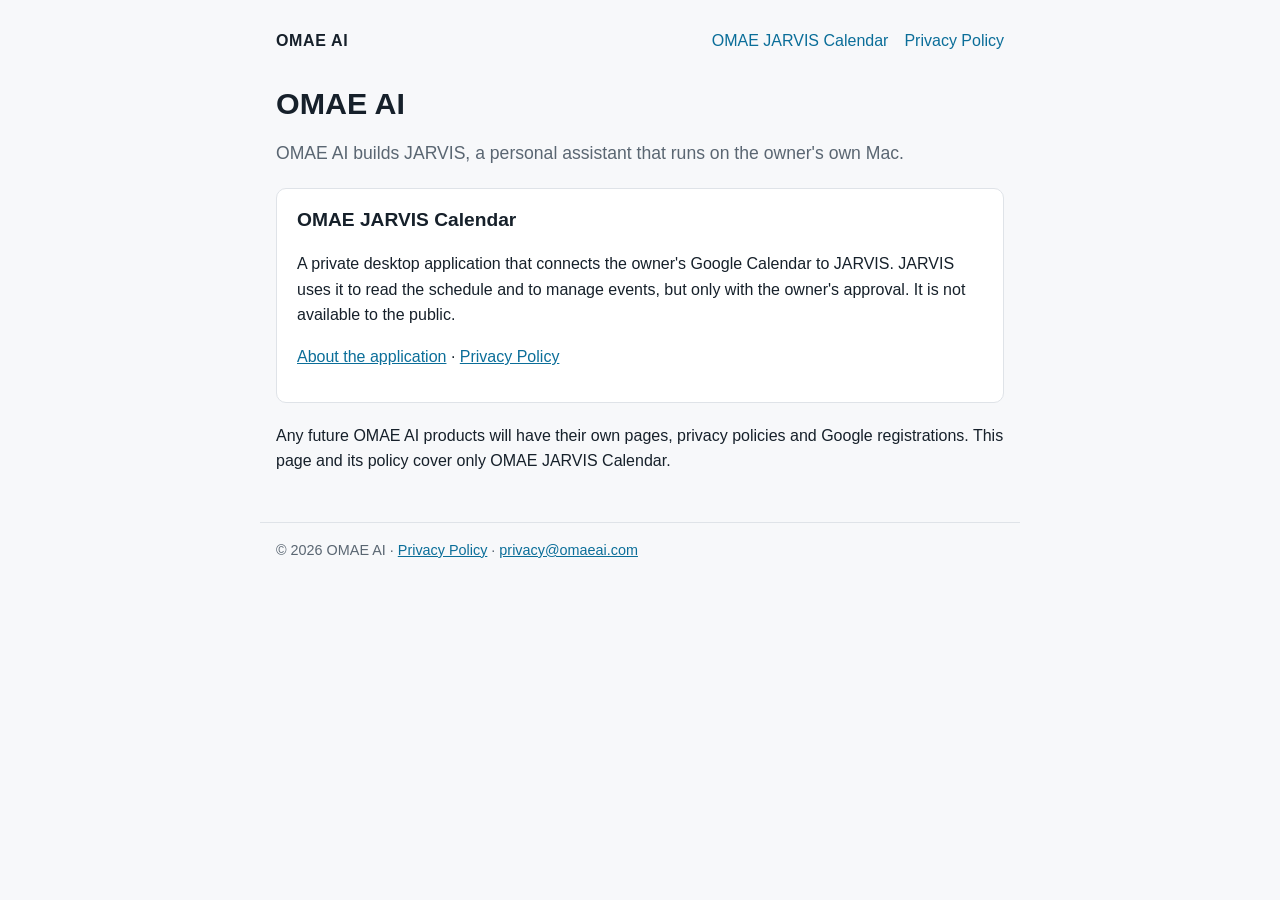
==== index.html @ a7f76914 "omaeai.com: OMAE JARVIS Calendar homepage and privacy policy Co-Authored-By: Claude Opus 5.5 <norepl" ====
<!doctype html>
<html lang="en">
<head>
<meta charset="utf-8">
<meta name="viewport" content="width=device-width, initial-scale=1">
<title>OMAE AI</title>
<meta name="description" content="OMAE AI. Home of OMAE JARVIS Calendar, a private desktop application.">
<link rel="stylesheet" href="/styles.css">
</head>
<body>
<header>
  <a class="brand" href="/">OMAE AI</a>
  <nav><a href="/jarvis-calendar/">OMAE JARVIS Calendar</a><a href="/jarvis-calendar/privacy/">Privacy Policy</a></nav>
</header>
<main>
  <h1>OMAE AI</h1>
  <p class="lead">OMAE AI builds JARVIS, a personal assistant that runs on the owner's own Mac.</p>
  <div class="card">
    <h2 style="margin-top:0">OMAE JARVIS Calendar</h2>
    <p>A private desktop application that connects the owner's Google Calendar to JARVIS. JARVIS uses it to read the schedule and to manage events, but only with the owner's approval. It is not available to the public.</p>
    <p><a href="/jarvis-calendar/">About the application</a> · <a href="/jarvis-calendar/privacy/">Privacy Policy</a></p>
  </div>
  <p>Any future OMAE AI products will have their own pages, privacy policies and Google registrations. This page and its policy cover only OMAE JARVIS Calendar.</p>
</main>
<footer>© 2026 OMAE AI · <a href="/jarvis-calendar/privacy/">Privacy Policy</a> · <a href="mailto:privacy@omaeai.com">privacy@omaeai.com</a></footer>
</body>
</html>
---- styles.css ----
:root{--bg:#f7f8fa;--fg:#16202a;--muted:#5a6672;--accent:#0b6e99;--card:#fff;--line:#dfe3e8}
@media (prefers-color-scheme:dark){:root{--bg:#0e141a;--fg:#e6edf3;--muted:#9aa7b3;--accent:#59c3ef;--card:#151d25;--line:#26323d}}
*{box-sizing:border-box}
body{margin:0;background:var(--bg);color:var(--fg);font:16px/1.6 -apple-system,BlinkMacSystemFont,"Segoe UI",Roboto,Helvetica,Arial,sans-serif}
header,main,footer{max-width:760px;margin:0 auto;padding:0 16px}
header{padding-top:28px;display:flex;justify-content:space-between;align-items:baseline;flex-wrap:wrap;gap:8px}
header .brand{font-weight:700;letter-spacing:.04em;color:var(--fg);text-decoration:none}
nav a{margin-left:16px;color:var(--accent);text-decoration:none}
nav a:first-child{margin-left:0}
main{padding-top:12px;padding-bottom:32px}
h1{font-size:1.9rem;line-height:1.25;margin:.6em 0 .3em}
h2{font-size:1.2rem;margin:1.8em 0 .4em}
p,li{color:var(--fg)}
.lead{font-size:1.1rem;color:var(--muted)}
.card{background:var(--card);border:1px solid var(--line);border-radius:10px;padding:16px 20px;margin:20px 0}
code{font-size:.92em;word-break:break-word}
a{color:var(--accent)}
table{border-collapse:collapse;width:100%;font-size:.95rem}
td,th{border-top:1px solid var(--line);padding:8px 6px;text-align:left;vertical-align:top}
footer{border-top:1px solid var(--line);padding-top:16px;padding-bottom:40px;color:var(--muted);font-size:.9rem}
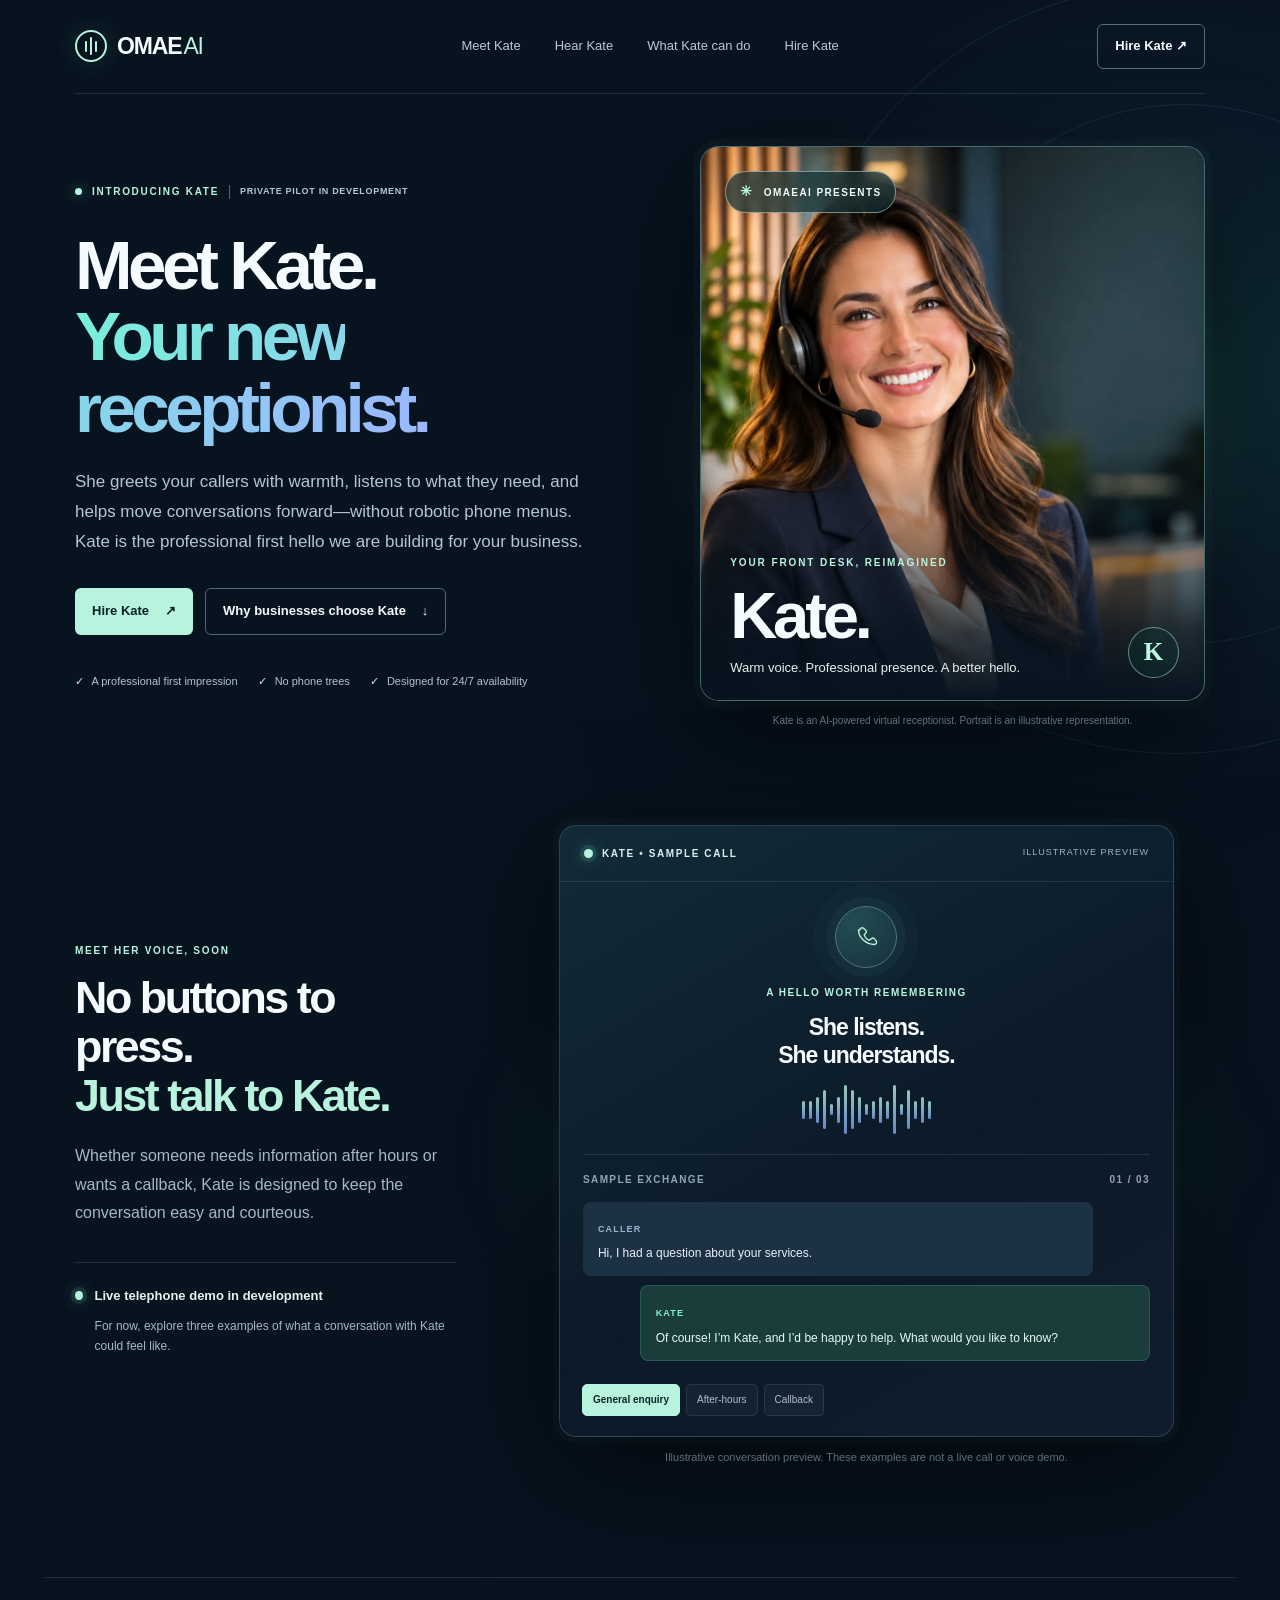
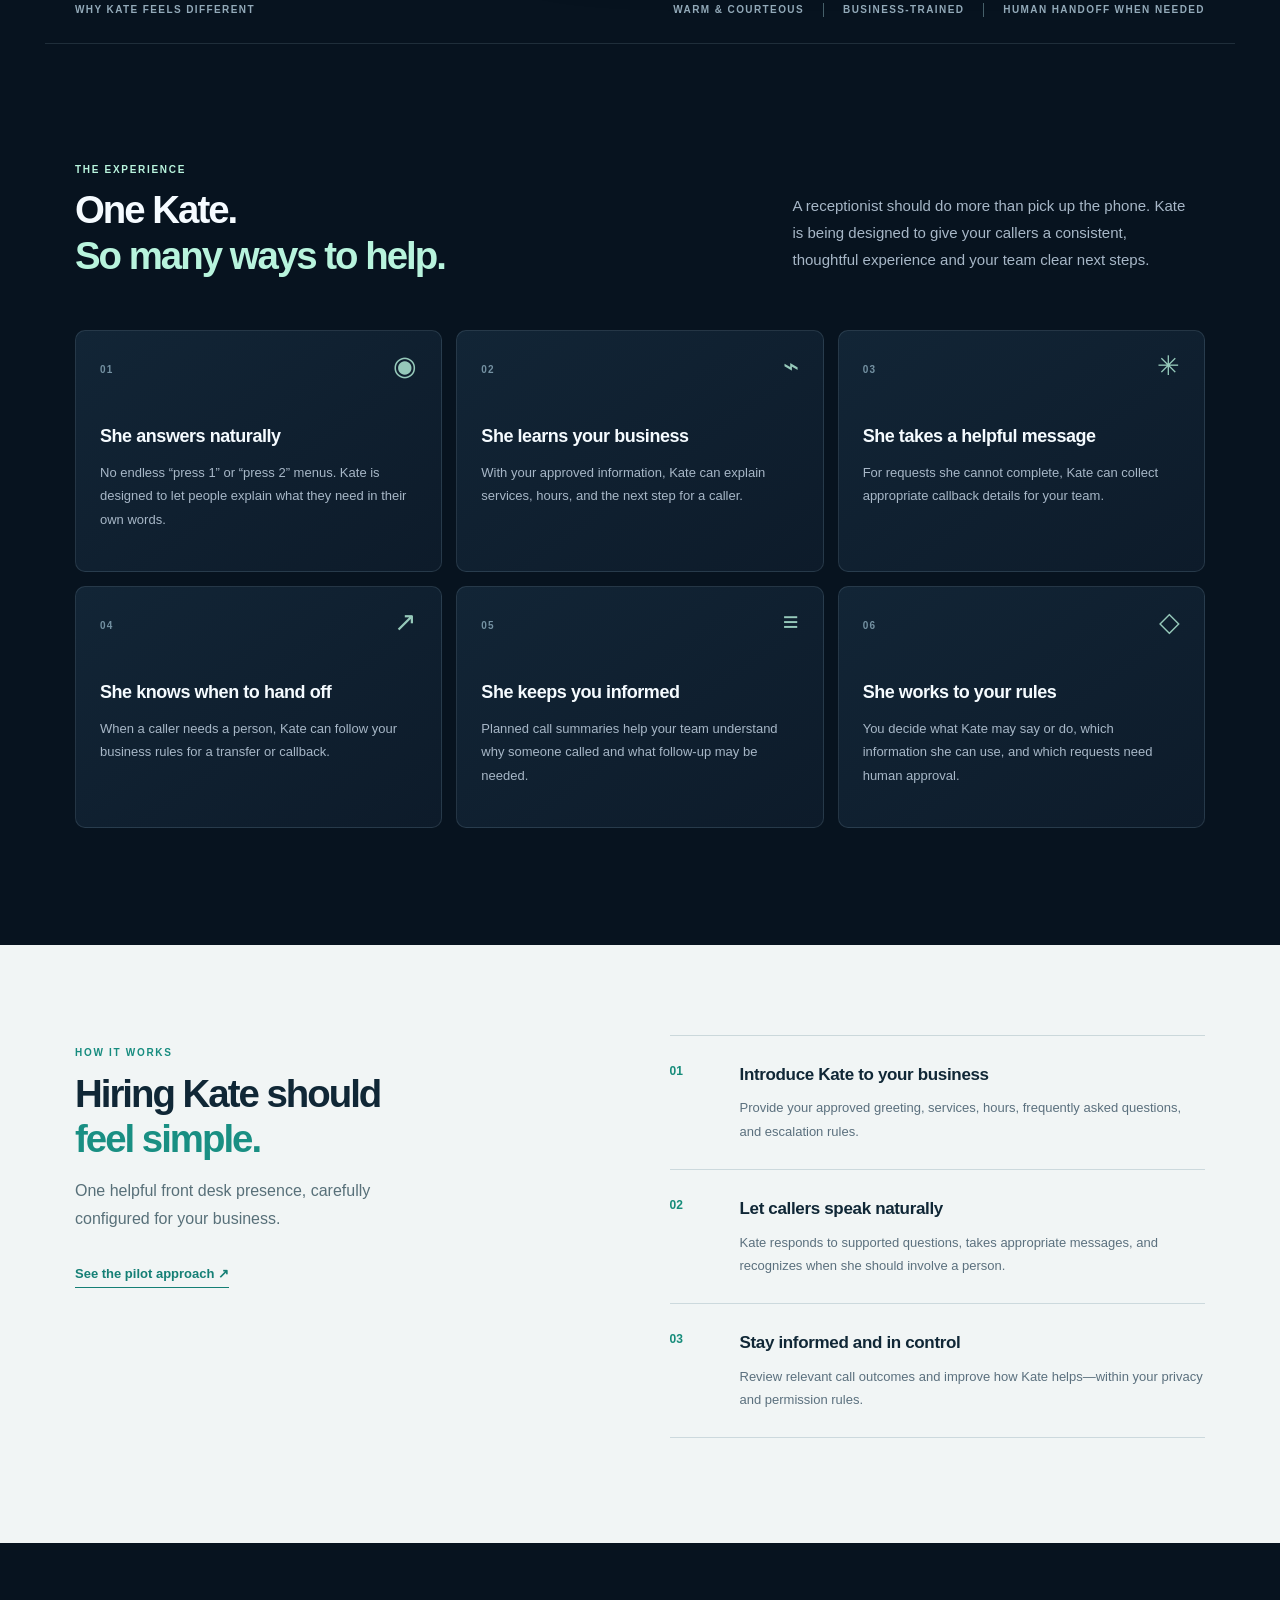
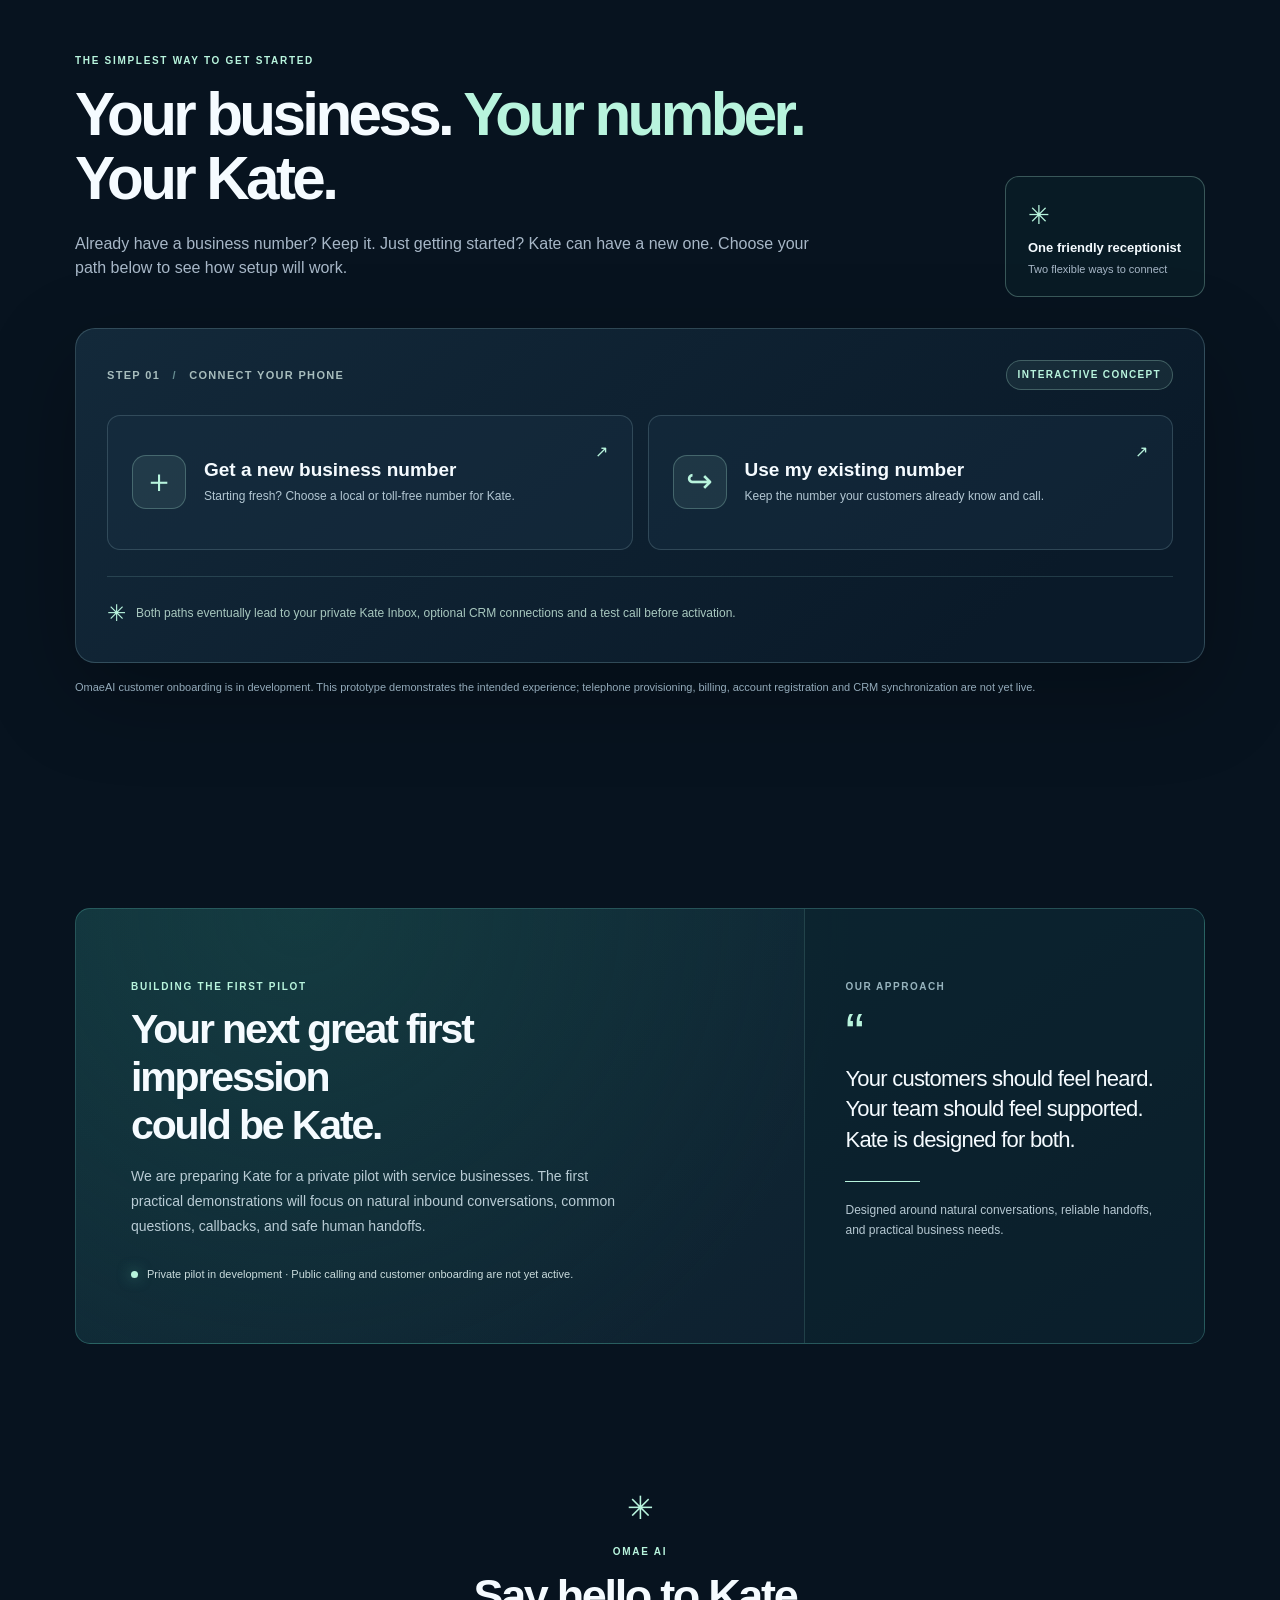
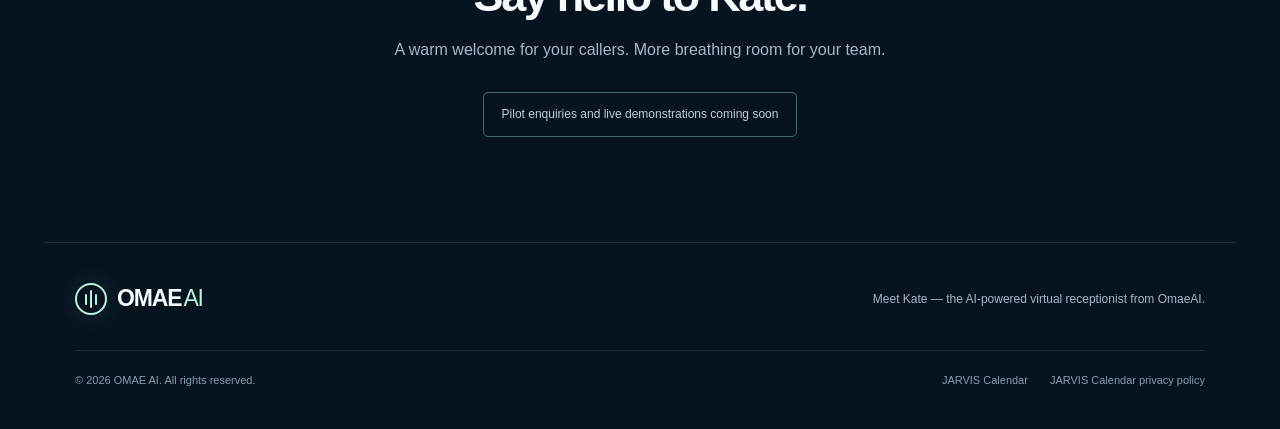
==== commit 193a42cb: "Publish approved Kate receptionist homepage and phone-number onboarding preview" ====
--- a/index.html
+++ b/index.html
@@ -1,27 +1,313 @@
-<!doctype html>
+<!DOCTYPE html>
+
 <html lang="en">
 <head>
-<meta charset="utf-8">
-<meta name="viewport" content="width=device-width, initial-scale=1">
-<title>OMAE AI</title>
-<meta name="description" content="OMAE AI. Home of OMAE JARVIS Calendar, a private desktop application.">
-<link rel="stylesheet" href="/styles.css">
+<meta charset="utf-8"/>
+<meta content="width=device-width, initial-scale=1" name="viewport"/>
+<meta content="dark" name="color-scheme"/>
+<meta content="#07131f" name="theme-color"/>
+<meta content="Meet Kate, the virtual receptionist from OmaeAI. A warm, professional voice for your business—natural conversations, no phone trees. Private pilot in development." name="description"/>
+<title>Meet Kate | Your new receptionist | OmaeAI</title>
+<style>:root{color-scheme:dark;--bg:#07131f;--bg2:#0b1b29;--panel:#101f2e;--surface:#142536;--line:rgba(190,224,235,.13);--text:#f5fbff;--muted:#a7b7c7;--soft:#d9e7ef;--mint:#72eed4;--blue:#a3bcff;--max:1190px}
+*{box-sizing:border-box}html{scroll-behavior:smooth}body{margin:0;background:var(--bg);color:var(--text);font:16px/1.55 -apple-system,BlinkMacSystemFont,"Segoe UI",Inter,Roboto,Helvetica,Arial,sans-serif;-webkit-font-smoothing:antialiased}button,a{font:inherit}button{cursor:pointer}a{color:inherit;text-decoration:none}a:focus-visible,button:focus-visible{outline:3px solid var(--mint);outline-offset:3px}::selection{background:var(--mint);color:#08141c}.site-shell{overflow:hidden}.section-wrap{max-width:var(--max);margin:0 auto;padding-left:30px;padding-right:30px}.skip-link{position:absolute;left:8px;top:-100px;z-index:20;padding:10px 18px;color:#001;background:var(--mint)}.skip-link:focus{top:8px}
+.site-header{max-width:calc(var(--max) - 60px);margin:auto;min-height:94px;display:flex;align-items:center;justify-content:space-between;gap:25px;position:relative;z-index:3;border-bottom:1px solid var(--line)}.brand{display:inline-flex;align-items:center;gap:10px;font-size:23px;letter-spacing:-.05em;font-weight:800;white-space:nowrap}.brand-light{font-weight:400;color:var(--mint);margin-left:2px}.brand-mark{width:32px;height:32px;border:2px solid var(--mint);border-radius:50%;display:flex;align-items:center;justify-content:center;gap:3px;position:relative;box-shadow:0 0 28px #72eed422}.brand-mark span{width:2px;background:var(--mint);border-radius:4px;height:11px}.brand-mark span:nth-child(2){height:18px}.nav-links{display:flex;gap:34px;color:#bbc9d5;font-size:13px}.nav-links a:hover,.footer-bottom a:hover{color:var(--mint)}.nav-cta{font-weight:700;font-size:13px;padding:11px 17px;border:1px solid #536c76;border-radius:6px;white-space:nowrap}.nav-cta:hover{border-color:var(--mint);color:var(--mint)}
+.hero{min-height:685px;display:grid;grid-template-columns:1.05fr .95fr;gap:58px;align-items:center;position:relative;padding-top:68px;padding-bottom:80px}.hero:before{content:"";position:absolute;z-index:-1;width:920px;height:820px;right:-415px;top:-130px;background:radial-gradient(ellipse,#1c655c4c 0%,#152f4633 44%,transparent 70%);pointer-events:none}.hero-orbit{position:absolute;border:1px solid rgba(120,213,211,.1);border-radius:50%;pointer-events:none;z-index:-1}.orb-a{width:540px;height:540px;right:-220px;top:10px}.orb-b{width:770px;height:770px;right:-326px;top:-110px}.hero-copy{padding-bottom:28px}.eyebrow,.section-eyebrow{font-weight:750;letter-spacing:.17em;font-size:10px;color:var(--mint)}.eyebrow{display:flex;align-items:center;gap:10px;flex-wrap:wrap}.status-dot,.notice-dot{display:inline-block;flex:none;width:7px;height:7px;background:var(--mint);border-radius:100%;box-shadow:0 0 14px #72eed480}.eyebrow-pilot{font-size:9px;font-weight:650;letter-spacing:.075em;color:#b4c7d3;border-left:1px solid #496270;padding-left:10px}.hero h1{font-size:clamp(43px,4.5vw,67px);line-height:1.1;letter-spacing:-.065em;font-weight:700;margin:26px 0 22px;max-width:670px}.hero h1 em{font-style:normal;background:linear-gradient(94deg,#79efda,#9bb7ff);background-clip:text;-webkit-background-clip:text;color:transparent}.hero-subtitle{font-size:17px;color:#b5c5d1;line-height:1.8;max-width:530px}.hero-actions{display:flex;gap:12px;flex-wrap:wrap;margin:32px 0 38px}.button{display:inline-flex;align-items:center;justify-content:center;gap:16px;min-height:46px;border-radius:6px;padding:12px 17px;font-size:13px;font-weight:750;transition:transform .2s ease,background .2s ease}.button:hover{transform:translateY(-2px)}.button-primary{background:var(--mint);color:#062328}.button-primary:hover{background:#9ffbe8}.button-outline{border:1px solid #526675;color:#f4f8fc}.button-outline:hover{background:#132536}.hero-proof{display:flex;flex-wrap:wrap;gap:15px 20px;color:#b3c3ce;font-size:11px}.proof-icon{color:var(--mint);margin-right:5px}
+.hero-demo{position:relative;min-width:0}.demo-glow{position:absolute;inset:10% -10%;background:radial-gradient(ellipse,#2fe7b72a,transparent 70%);filter:blur(27px)}.demo-frame{position:relative;border:1px solid #48697677;background:linear-gradient(150deg,#122b37 0%,#0b1928 57%,#101d2c 100%);border-radius:17px;box-shadow:0 30px 120px #0009,0 0 0 6px #9bfce306;overflow:hidden}.demo-topline{display:flex;align-items:center;justify-content:space-between;gap:6px;padding:20px 24px;border-bottom:1px solid var(--line)}.demo-label{font-size:10px;letter-spacing:.16em;font-weight:750;color:#d6f2ef;display:inline-flex;gap:9px;align-items:center}.mini-orb{width:9px;height:9px;border-radius:50%;background:var(--mint);box-shadow:0 0 0 4px #72eed41c,0 0 15px #72eed481}.preview-tag{letter-spacing:.11em;font-size:9px;color:#9db4c0;white-space:nowrap}.demo-center{text-align:center;padding:32px 10px 15px}.call-icon{border-radius:50%;width:62px;height:62px;margin:0 auto 17px;background:radial-gradient(circle at 30% 25%,#234d52,#17313f);border:1px solid #52777a;color:var(--mint);display:flex;align-items:center;justify-content:center;box-shadow:0 0 0 9px #75ffdf0b,0 0 0 22px #75ffdf05}.call-icon svg{width:30px;height:30px}.demo-kicker{font-size:10px;letter-spacing:.15em;font-weight:700;color:var(--mint);margin:5px}.demo-center h2{font-size:23px;line-height:1.25;letter-spacing:-.045em;font-weight:650;margin:12px 0 10px}.wave{height:59px;display:flex;align-items:center;justify-content:center;gap:4px}.wave i{width:3px;height:18px;border-radius:5px;background:linear-gradient(var(--mint),#7fa3ed);opacity:.8}.wave i:nth-child(4n){height:39px}.wave i:nth-child(3n){height:26px}.wave i:nth-child(5n){height:11px}.wave i:nth-child(7n){height:49px}.call-script{margin:0 23px;padding:17px 0 0;border-top:1px solid #ffffff1a}.script-label{display:flex;justify-content:space-between;color:#8fa7b5;letter-spacing:.14em;font-size:10px;font-weight:700;margin:0 0 14px}.bubble{padding:13px 15px;border-radius:8px;margin-bottom:9px;max-width:90%}.bubble p{font-size:12px;line-height:1.55;margin:5px 0 0}.bubble .who{font-weight:750;font-size:9px;letter-spacing:.13em}.caller{background:#1d3144;margin-right:auto;color:#eaf1f7}.caller .who{color:#9fb3cc}.agent{background:#1a3d3c;border:1px solid #45a79b44;margin-left:auto;color:#e7faf4}.agent .who{color:#81f1d4}.scenario-control{display:flex;flex-wrap:wrap;gap:6px;padding:14px 22px 20px}.scenario{background:#ffffff0a;border:1px solid #8faeb626;border-radius:5px;color:#abc0cf;padding:7px 10px;font-size:10px}.scenario.active{color:#0a2527;background:var(--mint);border-color:var(--mint);font-weight:700}.demo-footnote{font-size:10px;text-align:center;color:#8fa4b2;line-height:1.5;margin:12px 6px}
+.proof-strip{padding-top:24px;padding-bottom:25px;display:flex;justify-content:space-between;align-items:center;gap:20px;border-top:1px solid var(--line);border-bottom:1px solid var(--line);color:#93aab9;font-size:10px;font-weight:750;letter-spacing:.14em}.proof-strip-items{display:flex;align-items:center;gap:19px;flex-wrap:wrap}.separator{height:14px;width:1px;background:#46606a}.content-section{padding-top:108px;padding-bottom:117px}.section-heading{display:grid;grid-template-columns:1.25fr .75fr;align-items:end;gap:30px;margin-bottom:42px}.section-heading h2,.how-lead h2,.pilot-copy h2,.last-word h2{font-size:clamp(33px,3vw,45px);line-height:1.18;letter-spacing:-.052em;margin:10px 0}.section-heading h2 span,.how-lead h2 span{color:var(--mint)}.section-heading>p{font-size:15px;line-height:1.8;color:var(--muted);max-width:395px}.feature-grid{display:grid;grid-template-columns:repeat(3,minmax(0,1fr));gap:14px}.feature-card{background:linear-gradient(145deg,#122536,#0d1b2a);border:1px solid var(--line);border-radius:10px;padding:25px 24px 27px;min-height:242px;position:relative}.feature-num{font-size:10px;color:#7491a2;font-weight:700;letter-spacing:.12em}.feature-symbol{position:absolute;right:24px;top:15px;color:var(--mint);font-size:27px;opacity:.8}.feature-card h3{font-size:18px;letter-spacing:-.025em;margin:42px 0 10px}.feature-card p{font-size:13px;line-height:1.8;color:var(--muted);margin:0}.feature-card:hover{border-color:#72eed466}
+.how-section{background:#f1f5f5;color:#102736}.how-layout{display:grid;grid-template-columns:.95fr 1.05fr;gap:110px;padding-top:90px;padding-bottom:105px}.how-lead h2 span{color:#198f83}.how-lead .section-eyebrow{color:#178c7f}.how-lead>p:not(.section-eyebrow){color:#587079;line-height:1.75;max-width:320px}.text-link{display:inline-block;color:#147f75;font-weight:750;font-size:13px;margin-top:15px;border-bottom:1px solid #147f75;padding-bottom:3px}.steps{border-top:1px solid #cbd8db}.step{display:grid;grid-template-columns:55px auto;gap:15px;padding:26px 0;border-bottom:1px solid #ccd9dd}.step-marker{font-size:12px;color:#168c7a;font-weight:700}.step h3{font-size:17px;margin:0 0 8px;letter-spacing:-.02em}.step p{font-size:13px;color:#5b707e;line-height:1.8;margin:0}
+.pilot-section{padding-top:100px;padding-bottom:105px}.pilot-panel{display:grid;grid-template-columns:1.55fr .85fr;border:1px solid #72eed43d;border-radius:15px;background:radial-gradient(circle at 20% 0%,#1a514c60,transparent 55%),linear-gradient(145deg,#11303b,#0d1c2c);overflow:hidden}.pilot-copy{padding:60px 55px}.pilot-copy h2{max-width:540px;font-size:41px}.pilot-copy>p:not(.section-eyebrow){max-width:510px;line-height:1.8;color:#b9ccd5;font-size:14px}.pilot-notice{display:flex;align-items:flex-start;gap:9px;margin-top:27px;font-size:11px;color:#c9dbdc}.notice-dot{margin-top:5px}.pilot-aside{background:#09212c95;border-left:1px solid #8cd8d12b;padding:60px 40px}.aside-eyebrow{font-size:10px;font-weight:700;letter-spacing:.15em;color:#97b3bd}.quote-mark{font-size:56px;color:var(--mint);height:51px;line-height:1}.pilot-aside blockquote{font-size:22px;line-height:1.4;letter-spacing:-.035em;margin:8px 0 25px}.aside-rule{height:1px;width:75px;background:var(--mint)}.pilot-aside>p:last-child{font-size:12px;line-height:1.7;color:#b6c8d2;margin-top:18px}.last-word{text-align:center;padding-top:35px;padding-bottom:105px}.last-word-icon{font-size:32px;color:var(--mint)}.last-word h2{font-size:45px}.last-word>p:not(.section-eyebrow){color:var(--muted)}.coming-soon{display:inline-block;border:1px solid #47696e;color:#bcd1d5;padding:12px 18px;border-radius:5px;font-size:12px;margin-top:13px}
+.site-footer{border-top:1px solid var(--line);padding-top:35px;padding-bottom:40px}.footer-top{display:flex;align-items:center;justify-content:space-between;gap:20px}.footer-top p{color:var(--muted);font-size:12px}.footer-bottom{border-top:1px solid #ffffff15;margin-top:30px;padding-top:21px;display:flex;justify-content:space-between;gap:20px;color:#879dad;font-size:11px}.footer-bottom div{display:flex;gap:22px;flex-wrap:wrap}
+@media(max-width:1020px){.site-header{margin:0 30px}.hero{gap:30px}.hero h1{font-size:48px}.nav-links{gap:16px}.feature-grid{grid-template-columns:repeat(2,minmax(0,1fr))}.how-layout{gap:45px}}@media(max-width:760px){.section-wrap{padding-left:20px;padding-right:20px}.site-header{margin:0 20px;min-height:73px}.nav-links{display:none}.nav-cta{font-size:11px;padding:9px 12px}.brand{font-size:21px}.hero{grid-template-columns:1fr;padding-top:45px;padding-bottom:60px;gap:33px}.hero-copy{padding:0}.hero h1{font-size:clamp(40px,9.5vw,61px)}.hero-subtitle{font-size:15px}.hero-proof{gap:10px}.hero-demo{max-width:500px;margin:auto;width:100%}.proof-strip{flex-direction:column;align-items:flex-start;gap:14px;font-size:9px}.proof-strip-items{gap:10px}.content-section{padding-top:70px;padding-bottom:75px}.section-heading{grid-template-columns:1fr;gap:5px}.feature-grid{grid-template-columns:1fr}.feature-card{min-height:202px}.feature-card h3{margin-top:30px}.how-layout{grid-template-columns:1fr;padding-top:65px;padding-bottom:70px;gap:36px}.pilot-section{padding-top:60px;padding-bottom:60px}.pilot-panel{grid-template-columns:1fr}.pilot-copy{padding:36px 28px}.pilot-aside{border-left:0;border-top:1px solid #8cd8d12b;padding:28px}.pilot-copy h2{font-size:33px}.last-word{padding-top:20px;padding-bottom:65px}.last-word h2{font-size:35px}.footer-top,.footer-bottom{flex-direction:column;align-items:flex-start;gap:10px}.footer-bottom div{gap:13px}}@media(prefers-reduced-motion:reduce){html{scroll-behavior:auto}*,*:before,*:after{transition:none!important;animation:none!important}}
+
+/* Kate launch concept: premium editorial portrait and conversational demo */
+:root{--mint:#b8f4dd;--warm:#f7d8b2}
+.site-header{max-width:calc(var(--max) - 60px)}
+.hero{min-height:685px;grid-template-columns:1.06fr .94fr;gap:56px;padding-top:52px;padding-bottom:72px}
+.hero h1{font-size:clamp(52px,5.4vw,78px);line-height:1.04;margin-top:30px}
+.hero-subtitle{max-width:520px;line-height:1.75}
+.hero-copy{padding-bottom:0}
+.kate-portrait-wrap{position:relative;min-width:0;max-width:530px;width:100%;margin-left:auto}
+.portrait-glow{position:absolute;inset:4% -12% 0%;background:radial-gradient(ellipse,#94d4bb40 0%,transparent 68%);filter:blur(20px)}
+.portrait-frame{position:relative;aspect-ratio:0.91;background:#223b47;border:1px solid #7db2ad66;border-radius:19px;overflow:hidden;box-shadow:0 35px 110px #0008,0 0 0 7px #acf5d707}
+.kate-portrait{display:block;position:absolute;width:100%;height:100%;object-fit:cover;object-position:45% 30%}
+.portrait-frame:after{content:"";position:absolute;inset:40% 0 0;background:linear-gradient(transparent 28%,#07131fce 81%,#07131fff 100%);pointer-events:none}
+.portrait-top{position:absolute;top:24px;left:24px;z-index:1;border:1px solid #e5fff477;background:#092b33a8;backdrop-filter:blur(13px);border-radius:50px;padding:9px 14px;color:#eefdf8;font-size:10px;letter-spacing:.14em;font-weight:750}
+.little-spark{font-size:14px;color:#b7ffe0;margin-right:6px}
+.portrait-caption{position:absolute;bottom:22px;left:29px;right:25px;z-index:1;display:flex;align-items:end;justify-content:space-between;gap:15px}
+.portrait-caption h2{font-size:clamp(53px,5.1vw,80px);line-height:1;margin:0 0 9px;letter-spacing:-.065em}
+.portrait-caption p{margin:0;color:#e6f1ef;font-size:13px}.portrait-caption .portrait-kicker{font-size:10px;letter-spacing:.19em;color:#b7f4dd;font-weight:700;margin-bottom:13px}
+.portrait-mark{border:1px solid #b8f4dd80;color:#bafae2;background:#0c343366;border-radius:50%;width:51px;height:51px;display:grid;place-items:center;font:700 25px Georgia,serif}
+.portrait-disclosure{color:#91aab9;text-align:center;font-size:10px;line-height:1.5;margin:12px auto 0;max-width:410px}
+.sample-section{padding-top:25px;padding-bottom:100px;display:grid;grid-template-columns:.72fr 1.28fr;gap:72px;align-items:center}
+.sample-copy h2{font-size:clamp(33px,3.5vw,52px);line-height:1.1;letter-spacing:-.055em;margin:14px 0 21px}.sample-copy h2 span{color:var(--mint)}
+.sample-copy>p:not(.section-eyebrow){color:var(--muted);line-height:1.8;max-width:365px}
+.sample-note{display:flex;gap:12px;border-top:1px solid var(--line);padding:20px 0 0;margin-top:34px;color:#e2f4ed}.sample-note .mini-orb{margin-top:8px}.sample-note strong{font-size:13px}.sample-note p{color:var(--muted);font-size:12px;line-height:1.7;margin-top:8px}
+.sample-section .hero-demo{width:100%}.sample-section .demo-frame{max-width:615px;margin:0 auto}
+.sample-section .demo-center{padding-top:24px}.sample-section .demo-footnote{font-size:11px}
+.hero-demo .call-script{margin-bottom:6px}
+.last-word .coming-soon{display:inline-block}
+@media(max-width:900px){.hero{gap:28px}.sample-section{gap:30px}.hero h1{font-size:clamp(43px,6vw,60px)}}
+@media(max-width:700px){.hero{grid-template-columns:1fr;gap:28px;padding-top:54px;padding-bottom:20px}.hero h1{font-size:clamp(45px,11vw,65px)}.hero-copy{max-width:540px}.kate-portrait-wrap{margin:auto;max-width:465px}.portrait-frame{aspect-ratio:1.04}.sample-section{grid-template-columns:1fr;padding-top:66px;padding-bottom:65px;gap:28px}.sample-copy>p:not(.section-eyebrow){max-width:620px}.sample-note{margin-top:20px}.portrait-caption h2{font-size:65px}}
+@media(max-width:430px){.portrait-caption{bottom:18px;left:19px;right:19px}.portrait-caption h2{font-size:55px}.portrait-frame{aspect-ratio:.89}.portrait-top{top:16px;left:16px}.portrait-caption p{font-size:11px}.portrait-mark{width:43px;height:43px}}
+
+/* 2026 Kate Hire Flow — self-contained interactive preview; no backend calls. */
+.onboard-section{padding-top:100px;padding-bottom:100px}
+.onboard-heading{display:flex;justify-content:space-between;align-items:flex-end;gap:42px;margin-bottom:31px}
+.onboard-header-copy{max-width:790px}.onboard-heading h2{font-size:clamp(35px,4.7vw,61px);letter-spacing:-.06em;line-height:1.07;margin:14px 0 20px}.onboard-heading h2 span{color:var(--mint)}.onboard-heading p:not(.section-eyebrow){color:var(--muted);font-size:16px;max-width:750px}
+.onboard-premise{padding:18px 22px;border:1px solid #91c5b75a;background:#102f354d;min-width:200px;border-radius:14px;display:flex;flex-direction:column;align-items:flex-start;gap:3px}.onboard-premise-icon{color:var(--mint);font-size:26px}.onboard-premise strong{font-size:13px}.onboard-premise small{font-size:11px;color:var(--muted)}
+.onboard-panel{padding:31px;background:linear-gradient(140deg,#13293a 0%,#0a1a29 83%);border:1px solid #7299a155;border-radius:20px;box-shadow:0 30px 90px #0004}
+.onboard-topline{display:flex;align-items:center;justify-content:space-between;gap:10px;color:#a7bdbd;font-size:11px;letter-spacing:.12em;font-weight:700;margin-bottom:25px}.onboard-topline span span{margin:0 8px;color:#668c90}.onboard-preview-pill{color:var(--mint);background:#b8f4dd11;border:1px solid #b8f4dd44;border-radius:50px;padding:6px 11px;font-size:10px}
+.onboard-options{display:grid;grid-template-columns:1fr 1fr;gap:15px}
+.onboard-option{display:flex;gap:18px;align-items:center;min-height:135px;text-align:left;padding:24px;border-radius:13px;border:1px solid #6a8b9659;background:#18304377;color:var(--text);transition:background .2s,border-color .2s,transform .2s}
+.onboard-option:hover,.onboard-option:focus-visible{background:#1b3a4a;border-color:#b8f4ddbb;transform:translateY(-2px)}.onboard-option[aria-pressed=true]{border-color:var(--mint);background:#193d44;box-shadow:0 0 0 1px #b8f4dd3a inset}
+.onboard-option-icon{display:grid;place-items:center;flex:0 0 54px;width:54px;height:54px;border-radius:14px;background:#b8f4dd15;border:1px solid #b8f4dd40;color:var(--mint);font-size:32px}
+.onboard-option-content{display:flex;flex-direction:column;gap:5px;flex:1}.onboard-option-content strong{font-size:19px;line-height:1.25}.onboard-option-content small{color:#b3c7d3;font-size:12px;line-height:1.6}
+.onboard-option-arrow{color:var(--mint);align-self:flex-start}
+.onboard-flow{border-top:1px solid #91b2b544;margin-top:27px;padding-top:29px}.onboard-flow[hidden],.onboard-result[hidden]{display:none}
+.onboard-flow-head{display:flex;justify-content:space-between;align-items:flex-start;gap:24px;margin-bottom:20px}.flow-kicker{color:var(--mint);font-size:10px;letter-spacing:.14em;font-weight:800}.onboard-flow h3,.onboard-result h3{font-size:24px;letter-spacing:-.035em;margin:6px 0}.onboard-flow-head p,.onboard-result p{font-size:13px;color:#b6c9d7;margin:5px 0}.onboard-step-tag{font-size:10px;letter-spacing:.11em;color:#c3d5d8;background:#193644;padding:9px 10px;border-radius:8px;white-space:nowrap}
+.onboard-form{display:flex;flex-direction:column;gap:19px}.onboard-fields{display:grid;grid-template-columns:1fr 1fr;gap:20px}.field-row{display:flex;flex-direction:column;gap:6px}.field-row label,.number-kind legend,.connection-method legend{font-size:12px;font-weight:750;color:#e3f3f0}.field-row label small{color:#95afb4;font-weight:400}
+.field-row input,.field-row select{height:47px;padding:11px 14px;border-radius:8px;border:1px solid #76979c79;background:#091824;color:#f6fbff;font:inherit;font-size:14px;max-width:420px}.field-row input::placeholder{color:#7f9ba5}.field-row input:focus-visible,.field-row select:focus-visible{outline:2px solid var(--mint);outline-offset:1px}.field-hint{color:#98b2bf;font-size:11px;max-width:500px}
+.number-kind,.connection-method{border:0;margin:0;padding:0;display:flex;flex-wrap:wrap;gap:12px;align-items:center}.number-kind legend,.connection-method legend{width:100%;margin-bottom:10px}.kind-option,.connection-method label{display:flex;gap:9px;align-items:center;border:1px solid #7291a05e;background:#11293b;border-radius:9px;padding:11px 15px;font-size:13px;color:#e7f7ef;cursor:pointer}.number-kind input,.connection-method input{accent-color:#b8f4dd}.connection-method label{flex-wrap:wrap}.connection-method label small{color:#adc0cb;width:100%;padding-left:23px}.setup-button{align-self:flex-start;margin-top:6px}
+.onboard-result{margin-top:25px;background:#09292a;border:1px solid #98dec24d;border-radius:13px;padding:24px}.onboard-result ol{padding-left:21px;margin:17px 0;color:#d8e9e9;font-size:13px;line-height:1.9}.onboard-result .onboard-result-note{border-top:1px solid #91ceb74f;padding-top:14px;margin-top:14px;color:#bad0c9}.onboard-result-note strong{color:#f5fbff}
+.onboard-foot{border-top:1px solid #6a9c9e42;margin-top:26px;padding-top:19px;display:flex;align-items:center;gap:10px;color:#a8c8bf;font-size:12px}.onboard-foot span{font-size:23px;color:var(--mint)}.onboard-disclaimer{font-size:11px;color:#93aaba;line-height:1.6;margin-top:16px}
+@media(max-width:900px){.onboard-premise{display:none}}
+@media(max-width:700px){.onboard-section{padding-top:65px;padding-bottom:70px}.onboard-heading{margin-bottom:22px}.onboard-panel{padding:18px}.onboard-options{grid-template-columns:1fr}.onboard-option{padding:18px;min-height:104px}.onboard-option-content strong{font-size:17px}.onboard-fields{grid-template-columns:1fr}.onboard-flow-head{flex-direction:column;gap:11px}.onboard-step-tag{align-self:flex-start}.onboard-topline{font-size:9px}.onboard-preview-pill{font-size:9px}.onboard-heading h2{font-size:39px}}
+@media(prefers-reduced-motion:reduce){.onboard-option{transition:none}.onboard-option:hover{transform:none}}
+</style>
+<style>.port-help{margin:13px 0 16px;padding:13px 15px;border:1px solid rgba(114,238,212,.32);border-radius:10px;background:rgba(114,238,212,.06);color:#d9e7ef;font-size:13px;line-height:1.6}.port-help strong{color:#72eed4}.port-help[hidden]{display:none!important}</style>
 </head>
 <body>
-<header>
-  <a class="brand" href="/">OMAE AI</a>
-  <nav><a href="/jarvis-calendar/">OMAE JARVIS Calendar</a><a href="/jarvis-calendar/privacy/">Privacy Policy</a></nav>
+<a class="skip-link" href="#main">Skip to content</a>
+<div class="site-shell">
+<header aria-label="Main navigation" class="site-header">
+<a aria-label="OMAE AI home" class="brand" href="#meet-kate">
+<span aria-hidden="true" class="brand-mark"><span></span><span></span><span></span></span>
+<span>OMAE<span class="brand-light">AI</span></span>
+</a>
+<nav aria-label="Primary" class="nav-links"><a href="#meet-kate">Meet Kate</a><a href="#hear-kate">Hear Kate</a><a href="#capabilities">What Kate can do</a><a href="#hire-kate">Hire Kate</a></nav>
+<a class="nav-cta" href="#hire-kate">Hire Kate ↗</a>
 </header>
-<main>
-  <h1>OMAE AI</h1>
-  <p class="lead">OMAE AI builds JARVIS, a personal assistant that runs on the owner's own Mac.</p>
-  <div class="card">
-    <h2 style="margin-top:0">OMAE JARVIS Calendar</h2>
-    <p>A private desktop application that connects the owner's Google Calendar to JARVIS. JARVIS uses it to read the schedule and to manage events, but only with the owner's approval. It is not available to the public.</p>
-    <p><a href="/jarvis-calendar/">About the application</a> · <a href="/jarvis-calendar/privacy/">Privacy Policy</a></p>
-  </div>
-  <p>Any future OMAE AI products will have their own pages, privacy policies and Google registrations. This page and its policy cover only OMAE JARVIS Calendar.</p>
+<main id="main">
+<section aria-labelledby="hero-title" class="hero section-wrap" id="meet-kate">
+<div aria-hidden="true" class="hero-orbit orb-a"></div>
+<div aria-hidden="true" class="hero-orbit orb-b"></div>
+<div class="hero-copy">
+<div class="eyebrow"><span aria-hidden="true" class="status-dot"></span> INTRODUCING KATE <span class="eyebrow-pilot">PRIVATE PILOT IN DEVELOPMENT</span></div>
+<h1 id="hero-title">Meet Kate.<br/><em>Your new receptionist.</em></h1>
+<p class="hero-subtitle">She greets your callers with warmth, listens to what they need, and helps move conversations forward—without robotic phone menus. Kate is the professional first hello we are building for your business.</p>
+<div class="hero-actions"><a class="button button-primary" href="#hire-kate">Hire Kate <span aria-hidden="true">↗</span></a><a class="button button-outline" href="#capabilities">Why businesses choose Kate <span aria-hidden="true">↓</span></a></div>
+<div aria-label="Design priorities" class="hero-proof"><span><span class="proof-icon">✓</span> A professional first impression</span><span><span class="proof-icon">✓</span> No phone trees</span><span><span class="proof-icon">✓</span> Designed for 24/7 availability</span></div>
+</div>
+<div aria-label="Meet Kate, the virtual receptionist" class="kate-portrait-wrap">
+<div aria-hidden="true" class="portrait-glow"></div>
+<div class="portrait-frame">
+<img alt="Portrait of Kate, the smiling virtual receptionist, with a professional headset" class="kate-portrait" height="1536" src="[data-uri]" width="1024"/>
+<div class="portrait-top"><span class="little-spark">✳</span> OMAEAI PRESENTS</div>
+<div class="portrait-caption"><div><p class="portrait-kicker">YOUR FRONT DESK, REIMAGINED</p><h2>Kate.</h2><p>Warm voice. Professional presence. A better hello.</p></div><span aria-hidden="true" class="portrait-mark">K</span></div>
+</div>
+<p class="portrait-disclosure">Kate is an AI-powered virtual receptionist. Portrait is an illustrative representation.</p>
+</div></section><section class="sample-section section-wrap" id="kate-sample"><div class="sample-copy"><p class="section-eyebrow">MEET HER VOICE, SOON</p><h2>No buttons to press.<br/><span>Just talk to Kate.</span></h2><p>Whether someone needs information after hours or wants a callback, Kate is designed to keep the conversation easy and courteous.</p><div class="sample-note"><span aria-hidden="true" class="mini-orb"></span><div><strong>Live telephone demo in development</strong><p>For now, explore three examples of what a conversation with Kate could feel like.</p></div></div></div><div class="hero-demo" id="hear-kate">
+<div aria-hidden="true" class="demo-glow"></div>
+<div class="demo-frame">
+<div class="demo-topline"><span class="demo-label"><span aria-hidden="true" class="mini-orb"></span> KATE • SAMPLE CALL</span><span class="preview-tag">ILLUSTRATIVE PREVIEW</span></div>
+<div class="demo-center">
+<div aria-hidden="true" class="call-icon">
+<svg fill="none" role="img" viewbox="0 0 64 64"><path d="M19 17c0-3 4-6 7-4l5 4c2 2 2 5 0 7l-3 4c2 5 6 9 11 11l4-3c2-2 5-2 7 0l4 5c2 3-1 7-4 7-18 0-34-15-34-31z" stroke="currentColor" stroke-linecap="round" stroke-linejoin="round" stroke-width="2.8"></path></svg>
+</div>
+<p class="demo-kicker">A HELLO WORTH REMEMBERING</p>
+<h2 id="demo-title">She listens.<br/>She understands.</h2>
+<div aria-hidden="true" class="wave"><i></i><i></i><i></i><i></i><i></i><i></i><i></i><i></i><i></i><i></i><i></i><i></i><i></i><i></i><i></i><i></i><i></i><i></i><i></i></div>
+</div>
+<div aria-live="polite" class="call-script">
+<p class="script-label">SAMPLE EXCHANGE <span id="scenario-counter">01 / 03</span></p>
+<div class="bubble caller"><span class="who">CALLER</span><p id="caller-text">Hi, I had a question about your services.</p></div>
+<div class="bubble agent"><span class="who">KATE</span><p id="agent-text">Of course! I’m Kate, and I’d be happy to help. What would you like to know?</p></div>
+</div>
+<div aria-label="Choose a sample call scenario" class="scenario-control" role="group">
+<button aria-pressed="true" class="scenario active" data-scene="0" type="button">General enquiry</button>
+<button aria-pressed="false" class="scenario" data-scene="1" type="button">After-hours</button>
+<button aria-pressed="false" class="scenario" data-scene="2" type="button">Callback</button>
+</div>
+</div>
+<p class="demo-footnote">Illustrative conversation preview. These examples are not a live call or voice demo.</p>
+</div></section>
+<section aria-label="Our approach" class="proof-strip section-wrap">
+<span>WHY KATE FEELS DIFFERENT</span>
+<div class="proof-strip-items"><span>WARM &amp; COURTEOUS</span><span class="separator"></span><span>BUSINESS-TRAINED</span><span class="separator"></span><span>HUMAN HANDOFF WHEN NEEDED</span></div>
+</section>
+<section class="content-section section-wrap" id="capabilities">
+<div class="section-heading"><div><p class="section-eyebrow">THE EXPERIENCE</p><h2>One Kate.<br/><span>So many ways to help.</span></h2></div><p>A receptionist should do more than pick up the phone. Kate is being designed to give your callers a consistent, thoughtful experience and your team clear next steps.</p></div>
+<div class="feature-grid">
+<article class="feature-card"><span class="feature-num">01</span><span aria-hidden="true" class="feature-symbol">◉</span><h3>She answers naturally</h3><p>No endless “press 1” or “press 2” menus. Kate is designed to let people explain what they need in their own words.</p></article>
+<article class="feature-card"><span class="feature-num">02</span><span aria-hidden="true" class="feature-symbol">⌁</span><h3>She learns your business</h3><p>With your approved information, Kate can explain services, hours, and the next step for a caller.</p></article>
+<article class="feature-card"><span class="feature-num">03</span><span aria-hidden="true" class="feature-symbol">✳</span><h3>She takes a helpful message</h3><p>For requests she cannot complete, Kate can collect appropriate callback details for your team.</p></article>
+<article class="feature-card"><span class="feature-num">04</span><span aria-hidden="true" class="feature-symbol">↗</span><h3>She knows when to hand off</h3><p>When a caller needs a person, Kate can follow your business rules for a transfer or callback.</p></article>
+<article class="feature-card"><span class="feature-num">05</span><span aria-hidden="true" class="feature-symbol">≡</span><h3>She keeps you informed</h3><p>Planned call summaries help your team understand why someone called and what follow-up may be needed.</p></article>
+<article class="feature-card"><span class="feature-num">06</span><span aria-hidden="true" class="feature-symbol">◇</span><h3>She works to your rules</h3><p>You decide what Kate may say or do, which information she can use, and which requests need human approval.</p></article>
+</div>
+</section>
+<section class="how-section" id="how-it-works">
+<div class="section-wrap how-layout">
+<div class="how-lead"><p class="section-eyebrow">HOW IT WORKS</p><h2>Hiring Kate should<br/><span>feel simple.</span></h2><p>One helpful front desk presence, carefully configured for your business.</p><a class="text-link" href="#pilot">See the pilot approach <span aria-hidden="true">↗</span></a></div>
+<div class="steps">
+<div class="step"><div class="step-marker">01</div><div><h3>Introduce Kate to your business</h3><p>Provide your approved greeting, services, hours, frequently asked questions, and escalation rules.</p></div></div>
+<div class="step"><div class="step-marker">02</div><div><h3>Let callers speak naturally</h3><p>Kate responds to supported questions, takes appropriate messages, and recognizes when she should involve a person.</p></div></div>
+<div class="step"><div class="step-marker">03</div><div><h3>Stay informed and in control</h3><p>Review relevant call outcomes and improve how Kate helps—within your privacy and permission rules.</p></div></div>
+</div>
+</div>
+</section>
+<section aria-labelledby="onboard-title" class="onboard-section section-wrap" id="hire-kate">
+<div class="onboard-heading">
+<div class="onboard-header-copy">
+<p class="section-eyebrow">THE SIMPLEST WAY TO GET STARTED</p>
+<h2 id="onboard-title">Your business. <span>Your number.</span> Your Kate.</h2>
+<p>Already have a business number? Keep it. Just getting started? Kate can have a new one. Choose your path below to see how setup will work.</p>
+</div>
+<div class="onboard-premise"><span aria-hidden="true" class="onboard-premise-icon">✳</span><strong>One friendly receptionist</strong><small>Two flexible ways to connect</small></div>
+</div>
+<div class="onboard-panel">
+<div class="onboard-topline"><span>STEP 01 <span aria-hidden="true">/</span> CONNECT YOUR PHONE</span><span class="onboard-preview-pill">INTERACTIVE CONCEPT</span></div>
+<div aria-label="Choose how your business will connect its phone number" class="onboard-options" role="group">
+<button aria-controls="new-number-panel" aria-pressed="false" class="onboard-option" data-onboard="new" id="option-new" type="button">
+<span aria-hidden="true" class="onboard-option-icon">＋</span><span class="onboard-option-content"><strong>Get a new business number</strong><small>Starting fresh? Choose a local or toll-free number for Kate.</small></span><span aria-hidden="true" class="onboard-option-arrow">↗</span>
+</button>
+<button aria-controls="existing-number-panel" aria-pressed="false" class="onboard-option" data-onboard="existing" id="option-existing" type="button">
+<span aria-hidden="true" class="onboard-option-icon">↪</span><span class="onboard-option-content"><strong>Use my existing number</strong><small>Keep the number your customers already know and call.</small></span><span aria-hidden="true" class="onboard-option-arrow">↗</span>
+</button>
+</div>
+<div aria-labelledby="option-new" class="onboard-flow" hidden="" id="new-number-panel" role="region">
+<div class="onboard-flow-head"><div><span class="flow-kicker">NEW NUMBER SETUP</span><h3>Let's find Kate a business line.</h3><p>These preferences help us prepare a number search when live onboarding opens.</p></div><span class="onboard-step-tag">STEP 02 / PREFERENCES</span></div>
+<form class="onboard-form" id="new-number-form" novalidate="">
+<fieldset aria-label="Number type" class="number-kind"><legend>What kind of number would you like?</legend><label class="kind-option"><input checked="" name="number-kind" type="radio" value="local"/> <span>Local number</span></label><label class="kind-option"><input name="number-kind" type="radio" value="tollfree"/> <span>Toll-free number</span></label></fieldset>
+<div class="field-row"><label for="area-code">Preferred area code <small>(optional)</small></label><input aria-describedby="area-code-hint" autocomplete="off" id="area-code" inputmode="numeric" maxlength="3" pattern="[0-9]{3}" placeholder="e.g. 612"/><small class="field-hint" id="area-code-hint">Area-code preferences are not guaranteed. Availability will depend on the phone provider.</small></div>
+<button class="button button-primary setup-button" type="submit">Preview my setup <span aria-hidden="true">↗</span></button>
+</form>
+</div>
+<div aria-labelledby="option-existing" class="onboard-flow" hidden="" id="existing-number-panel" role="region">
+<div class="onboard-flow-head"><div><span class="flow-kicker">EXISTING NUMBER SETUP</span><h3>Keep the number people already call.</h3><p>We'll guide you through an authorized connection with your phone provider.</p></div><span class="onboard-step-tag">STEP 02 / CONNECTION</span></div>
+<form class="onboard-form" id="existing-number-form">
+<div class="onboard-fields"><div class="field-row"><label for="company-phone">Business phone number</label><input aria-describedby="existing-number-hint" autocomplete="off" id="company-phone" inputmode="tel" placeholder="(612) 555-0100" type="tel"/><small class="field-hint" id="existing-number-hint">Enter a sample number for this preview. No verification or routing changes will occur.</small></div>
+<div class="field-row"><label for="phone-provider">Current phone provider</label><select id="phone-provider" required=""><option value="">Select your provider</option><option>Vonage</option><option>RingCentral</option><option>Nextiva</option><option>Google Voice</option><option>Microsoft Teams Phone</option><option>Other / not sure</option></select><small class="field-hint">The available setup methods vary by provider.</small></div></div>
+<fieldset class="connection-method"><legend>How would you like Kate to answer?</legend><label><input checked="" name="connection-method" type="radio" value="forward"/> Forward calls to Kate <small>Typically the easiest first step</small></label><label><input name="connection-method" type="radio" value="integrate"/> Connect my phone system <small>For compatible SIP or PBX systems</small></label><label><input name="connection-method" type="radio" value="port"/> Transfer (port) my number <small>Move an eligible number to a supported provider, subject to approval</small></label></fieldset>
+<p class="port-help" id="port-help" hidden><strong>Porting is a separate process.</strong> We would verify ownership and provider eligibility, obtain authorization, explain timing and possible service impacts, and confirm the number remains active with your current provider until the transfer is scheduled. This preview cannot submit a port request.</p>
+<button class="button button-primary setup-button" type="submit">Preview connection steps <span aria-hidden="true">↗</span></button>
+</form>
+</div>
+<div aria-live="polite" class="onboard-result" hidden="" id="onboard-result"><div><span class="flow-kicker">YOUR SETUP PREVIEW</span><h3 id="onboard-result-title">Your Kate setup</h3><p id="onboard-result-summary"></p></div><ol id="onboard-result-steps"></ol><p class="onboard-result-note"><strong>Preview only:</strong> No account is created, no number is reserved or ported, and no calls are forwarded. Live activation will require verified ownership, supported provider access and your approval.</p></div>
+<div class="onboard-foot"><span aria-hidden="true">✳</span> Both paths eventually lead to your private Kate Inbox, optional CRM connections and a test call before activation.</div>
+</div>
+<p class="onboard-disclaimer">OmaeAI customer onboarding is in development. This prototype demonstrates the intended experience; telephone provisioning, billing, account registration and CRM synchronization are not yet live.</p>
+</section>
+
+<section class="pilot-section section-wrap" id="pilot">
+<div class="pilot-panel">
+<div class="pilot-copy"><p class="section-eyebrow">BUILDING THE FIRST PILOT</p><h2>Your next great first impression<br/>could be Kate.</h2><p>We are preparing Kate for a private pilot with service businesses. The first practical demonstrations will focus on natural inbound conversations, common questions, callbacks, and safe human handoffs.</p><div class="pilot-notice"><span class="notice-dot"></span><span>Private pilot in development · Public calling and customer onboarding are not yet active.</span></div></div>
+<div class="pilot-aside"><p class="aside-eyebrow">OUR APPROACH</p><div class="quote-mark">“</div><blockquote>Your customers should feel heard. Your team should feel supported. Kate is designed for both.</blockquote><div class="aside-rule"></div><p>Designed around natural conversations, reliable handoffs, and practical business needs.</p></div>
+</div>
+</section>
+<section class="last-word section-wrap">
+<div aria-hidden="true" class="last-word-icon">✳</div><p class="section-eyebrow">OMAE AI</p><h2>Say hello to Kate.</h2><p>A warm welcome for your callers. More breathing room for your team.</p><span class="coming-soon">Pilot enquiries and live demonstrations coming soon</span>
+</section>
 </main>
-<footer>© 2026 OMAE AI · <a href="/jarvis-calendar/privacy/">Privacy Policy</a> · <a href="mailto:privacy@omaeai.com">privacy@omaeai.com</a></footer>
-</body>
-</html>
+<footer class="site-footer section-wrap">
+<div class="footer-top"><a class="brand" href="#meet-kate"><span aria-hidden="true" class="brand-mark"><span></span><span></span><span></span></span><span>OMAE<span class="brand-light">AI</span></span></a><p>Meet Kate — the AI-powered virtual receptionist from OmaeAI.</p></div>
+<div class="footer-bottom"><span>© 2026 OMAE AI. All rights reserved.</span><div><a href="https://omaeai.com/jarvis-calendar/">JARVIS Calendar</a><a href="https://omaeai.com/jarvis-calendar/privacy/">JARVIS Calendar privacy policy</a></div></div>
+</footer>
+</div>
+<script>(() => {
+  'use strict';
+  const examples = [
+    { caller: 'Hi, I had a question about your services.', agent: "Of course! I’m Kate, and I’d be happy to help. What would you like to know?" },
+    { caller: 'Are you still available to help this evening?', agent: "I’m glad you called. I can help with general questions or take a message for the team to follow up." },
+    { caller: 'Could someone call me back tomorrow?', agent: "Absolutely. I can take your callback request and make sure the right person knows what you need." }
+  ];
+  const buttons = document.querySelectorAll('.scenario');
+  const caller = document.getElementById('caller-text');
+  const agent = document.getElementById('agent-text');
+  const counter = document.getElementById('scenario-counter');
+  if (!caller || !agent || !counter) return;
+  buttons.forEach((button) => {
+    button.addEventListener('click', () => {
+      const index = Number(button.dataset.scene);
+      if (!Number.isInteger(index) || !examples[index]) return;
+      caller.textContent = examples[index].caller;
+      agent.textContent = examples[index].agent;
+      counter.textContent = String(index + 1).padStart(2, '0') + ' / 03';
+      buttons.forEach((b) => {const active=b===button;b.classList.toggle('active', active);b.setAttribute('aria-pressed', String(active));});
+    });
+  });
+})();
+</script>
+<script>
+(() => {
+  'use strict';
+  const buttons = [...document.querySelectorAll('[data-onboard]')];
+  const panels = {new:document.getElementById('new-number-panel'),existing:document.getElementById('existing-number-panel')};
+  const result=document.getElementById('onboard-result');
+  const title=document.getElementById('onboard-result-title');
+  const summary=document.getElementById('onboard-result-summary');
+  const steps=document.getElementById('onboard-result-steps');
+  const kinds=document.querySelectorAll('input[name="number-kind"]');
+  const area=document.getElementById('area-code');
+  const chosen=()=>buttons.find(b=>b.getAttribute('aria-pressed')==='true')?.dataset.onboard;
+  function showResult(heading,details,items){
+    title.textContent=heading;summary.textContent=details;steps.replaceChildren();
+    items.forEach(item=>{const li=document.createElement('li');li.textContent=item;steps.appendChild(li)});
+    result.hidden=false;result.scrollIntoView({behavior:window.matchMedia('(prefers-reduced-motion: reduce)').matches?'instant':'smooth',block:'nearest'});
+  }
+  buttons.forEach(button=>button.addEventListener('click',()=>{
+    const name=button.dataset.onboard;
+    buttons.forEach(btn=>btn.setAttribute('aria-pressed',String(btn===button)));
+    for(const key of Object.keys(panels))panels[key].hidden=key!==name;
+    result.hidden=true;
+  }));
+  function updateArea(){
+    const tollfree=document.querySelector('input[name="number-kind"]:checked')?.value==='tollfree';
+    area.disabled=tollfree;
+    area.parentElement.style.opacity=tollfree?'.48':'1';
+    if(tollfree)area.value='';
+  }
+  kinds.forEach(el=>el.addEventListener('change',updateArea));updateArea();
+  document.getElementById('new-number-form').addEventListener('submit',event=>{
+    event.preventDefault();if(chosen()!=='new')return;
+    const kind=document.querySelector('input[name="number-kind"]:checked').value;
+    const digits=area.value.trim();
+    if(kind==='local'&&digits&&!/^\d{3}$/.test(digits)){area.setCustomValidity('Enter exactly three digits or leave blank.');area.reportValidity();area.setCustomValidity('');return}
+    const details=kind==='tollfree'?'You prefer a toll-free number for your business.':`You prefer a local number${digits?' with area code '+digits:''}.`;
+    showResult('Get a new number for Kate',details,[
+      'Create your secure OmaeAI business profile and choose a plan.',
+      'Search live number inventory; review the available number and total monthly charges.',
+      'Confirm your selection and approve number assignment.',
+      'Configure Kate, connect Kate Inbox or a CRM, and make a test call before activation.'
+    ]);
+  });
+  const portHelp=document.getElementById('port-help');
+  const syncMethodHelp=()=>{portHelp.hidden=document.querySelector('input[name="connection-method"]:checked')?.value!=='port'};
+  document.querySelectorAll('input[name="connection-method"]').forEach(input=>input.addEventListener('change',syncMethodHelp));
+  syncMethodHelp();
+  document.getElementById('existing-number-form').addEventListener('submit',event=>{
+    event.preventDefault();if(chosen()!=='existing')return;
+    const raw=document.getElementById('company-phone').value.trim();
+    const digits=raw.replace(/\D/g,'');
+    const provider=document.getElementById('phone-provider').value;
+    if(!((digits.length===10)||(digits.length===11&&digits[0]==='1'))){const inp=document.getElementById('company-phone');inp.setCustomValidity('Use a 10-digit US number for this demonstration.');inp.reportValidity();inp.setCustomValidity('');return}
+    if(!provider){document.getElementById('phone-provider').focus();document.getElementById('phone-provider').reportValidity();return}
+    const method=document.querySelector('input[name="connection-method"]:checked')?.value;
+    const ending=digits.slice(-4);
+    const conn=method==='forward'?'call forwarding':method==='port'?'a number transfer (porting) request':'a compatible phone-system integration';
+    const process=method==='port' ? [
+      'Create your secure OmaeAI business profile and verify number ownership, eligibility, and porting support.',
+      'Obtain the required authorization, account details and any provider documents through a secure workflow.',
+      'Confirm transfer timing, service continuity, emergency calling requirements and eligibility to port out later.',
+      'Keep the existing service active until the approved transfer; test Kate and confirm activation when the transfer completes.'
+    ] : [
+      'Create your secure OmaeAI business profile and verify that you control the number.',
+      method==='forward'?'Follow provider-specific forwarding instructions; no change happens automatically.':'Check provider compatibility, administrator approval and SIP/PBX requirements.',
+      'Configure Kate and choose whether calls go to Kate always, after hours, or when unanswered (where supported).',
+      'Make a test call, confirm the fallback path, and explicitly approve activation.'
+    ];
+    showResult(method==='port'?'Transfer your existing number to Kate':'Keep your existing number',`Your example business number ending in ${ending} uses ${provider}. You selected ${conn}.`,process);
+  });
+})();
+</script></body>
+</html>
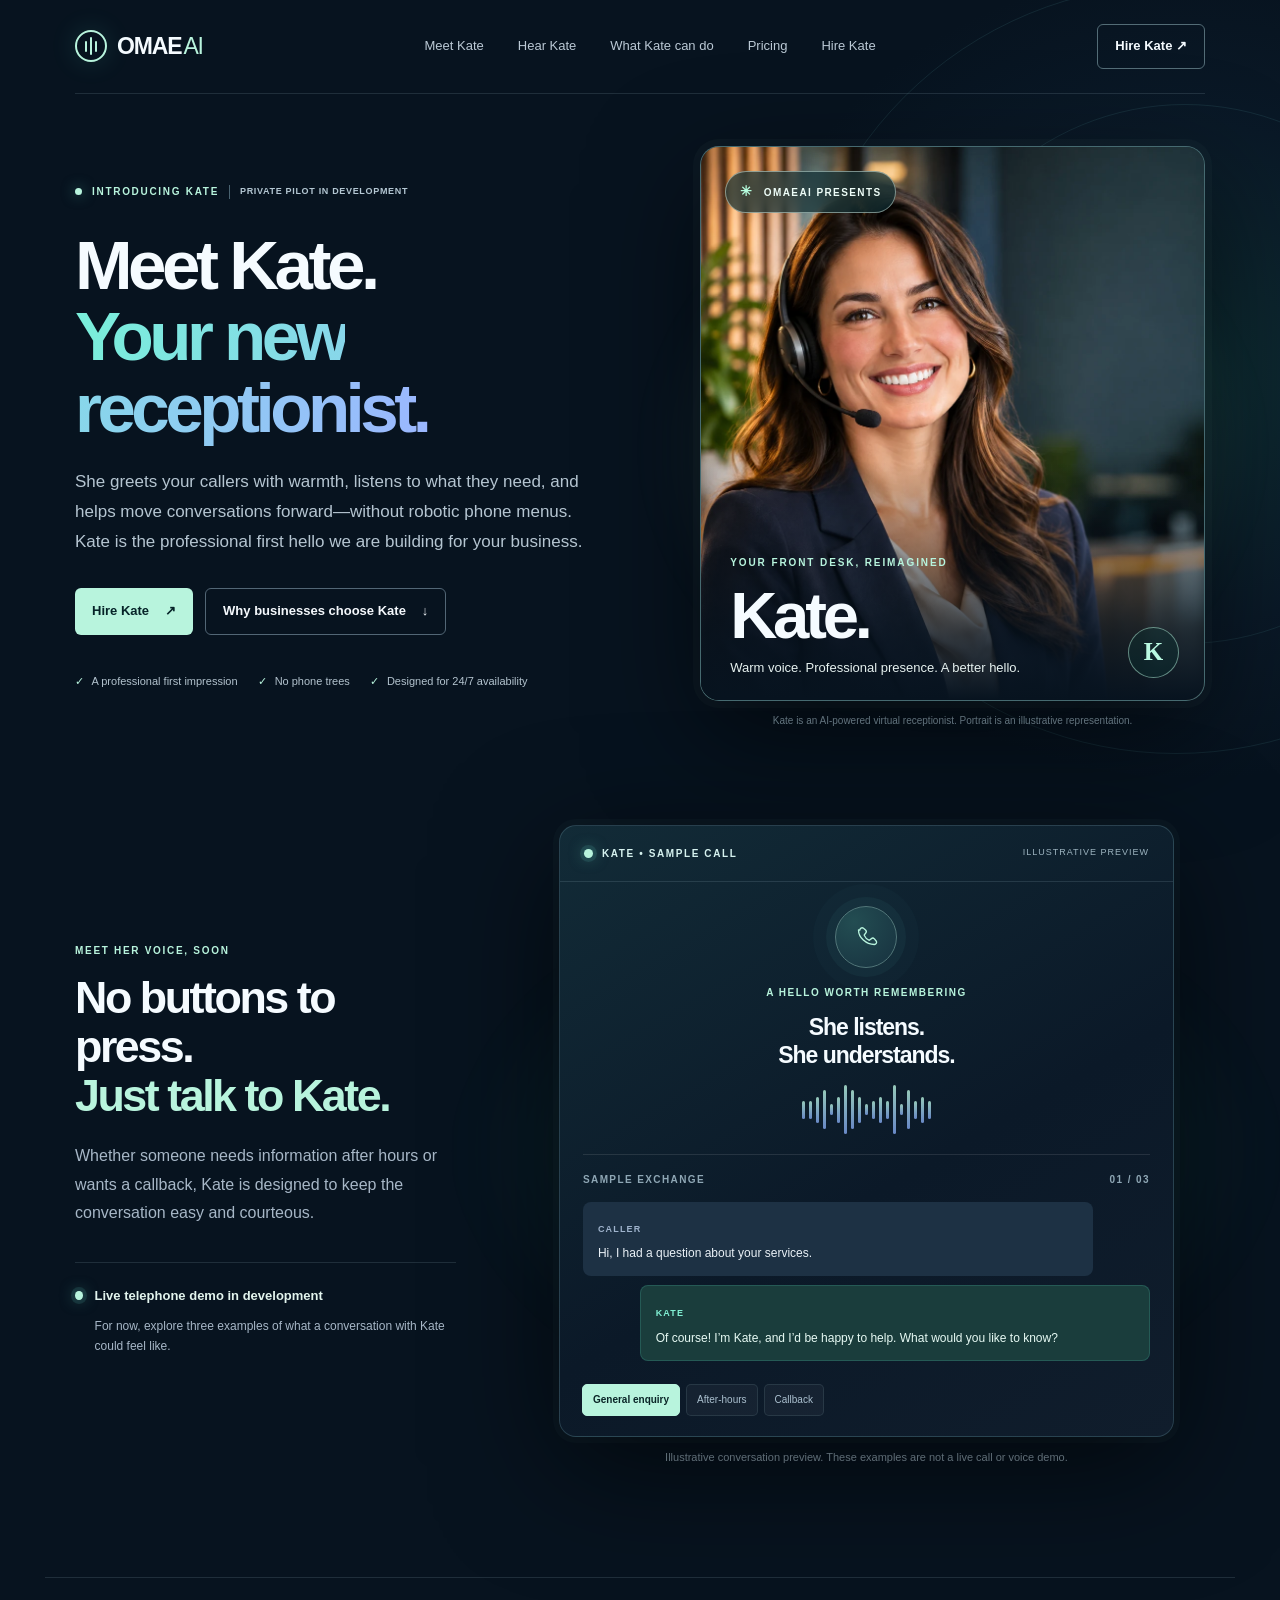
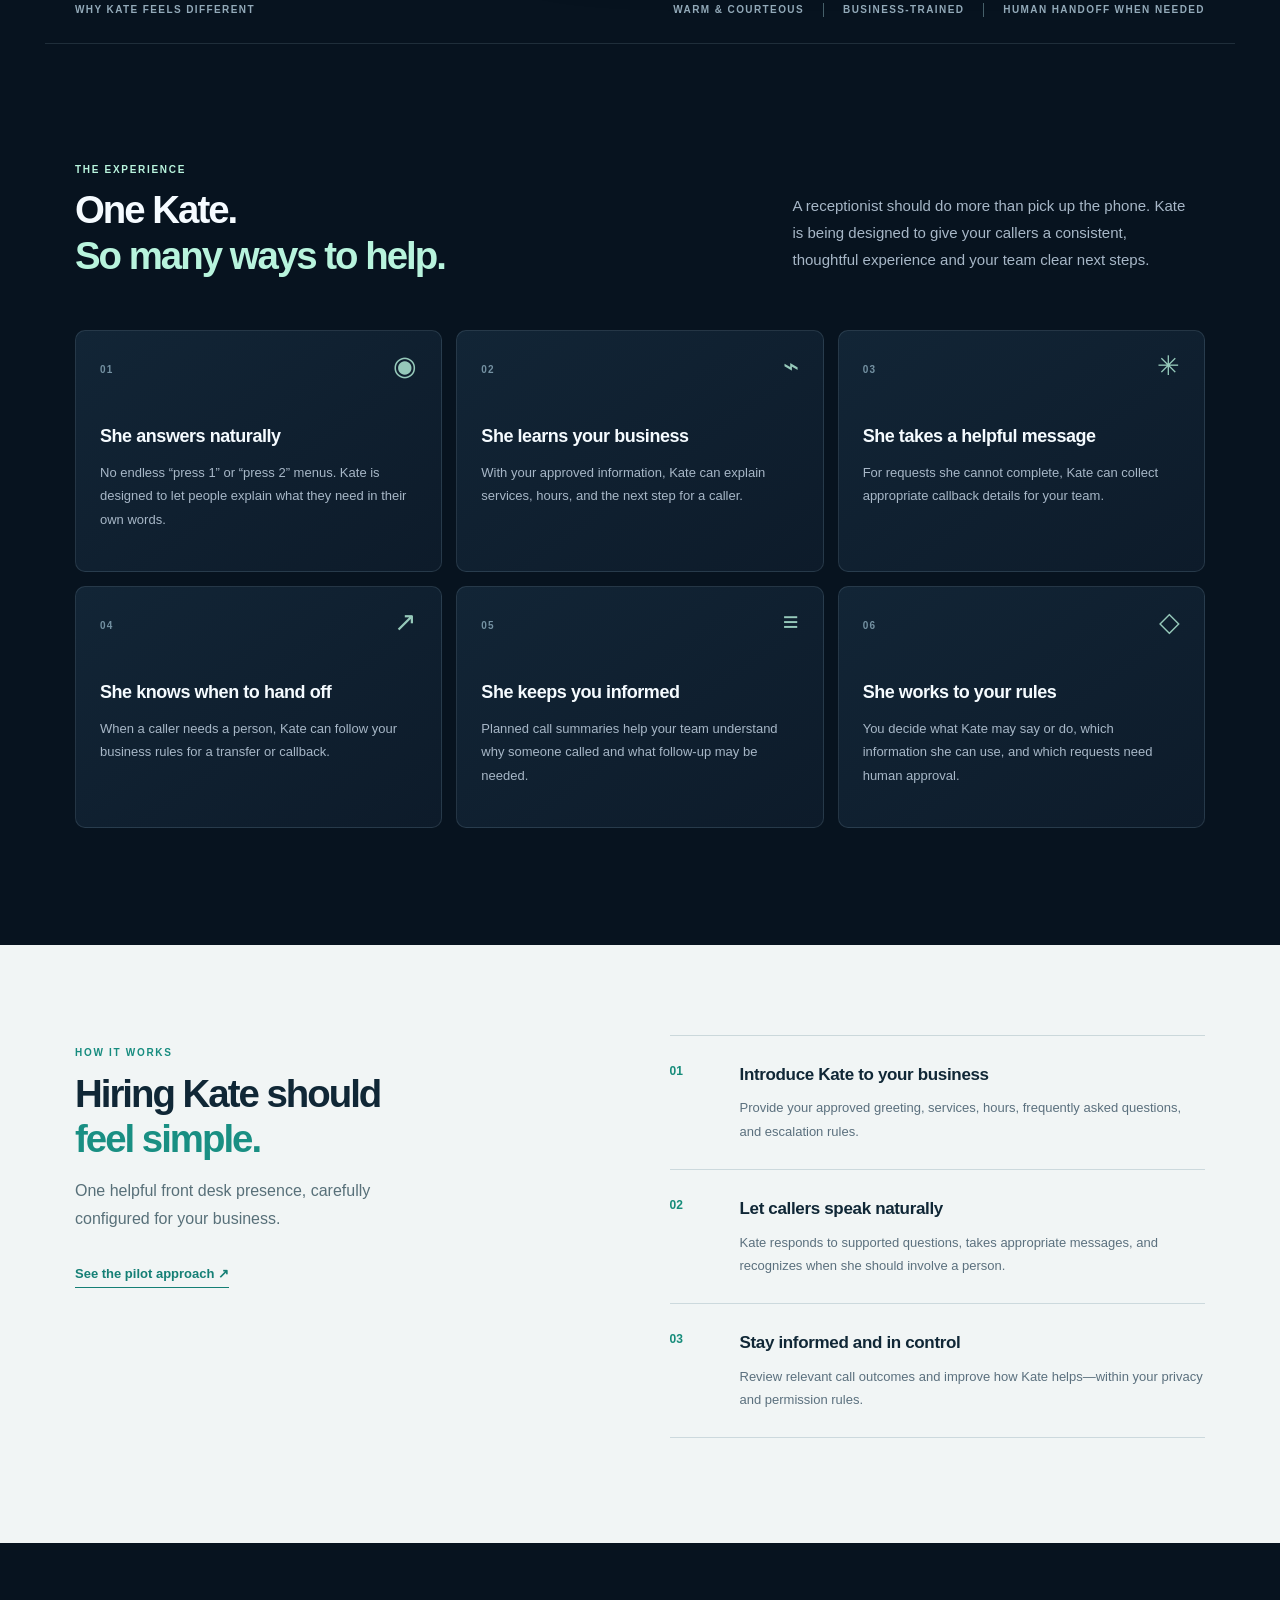
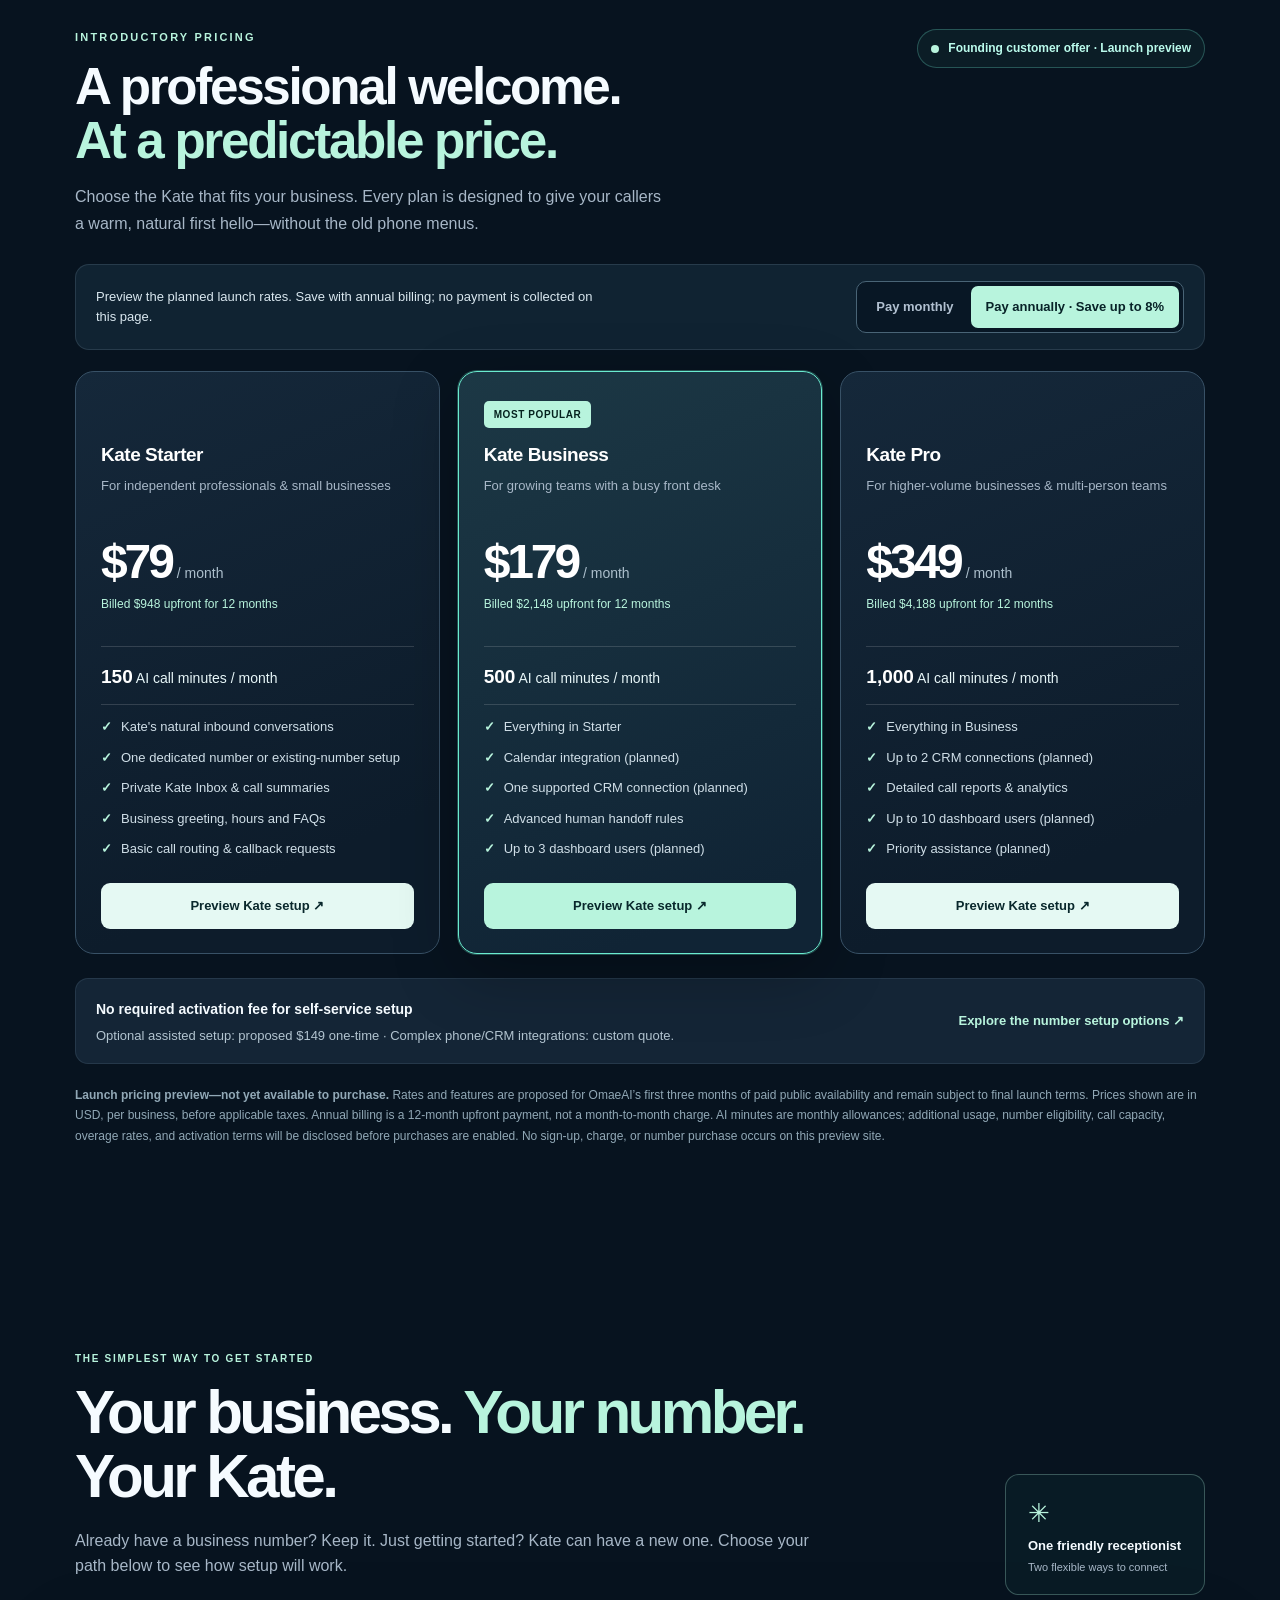
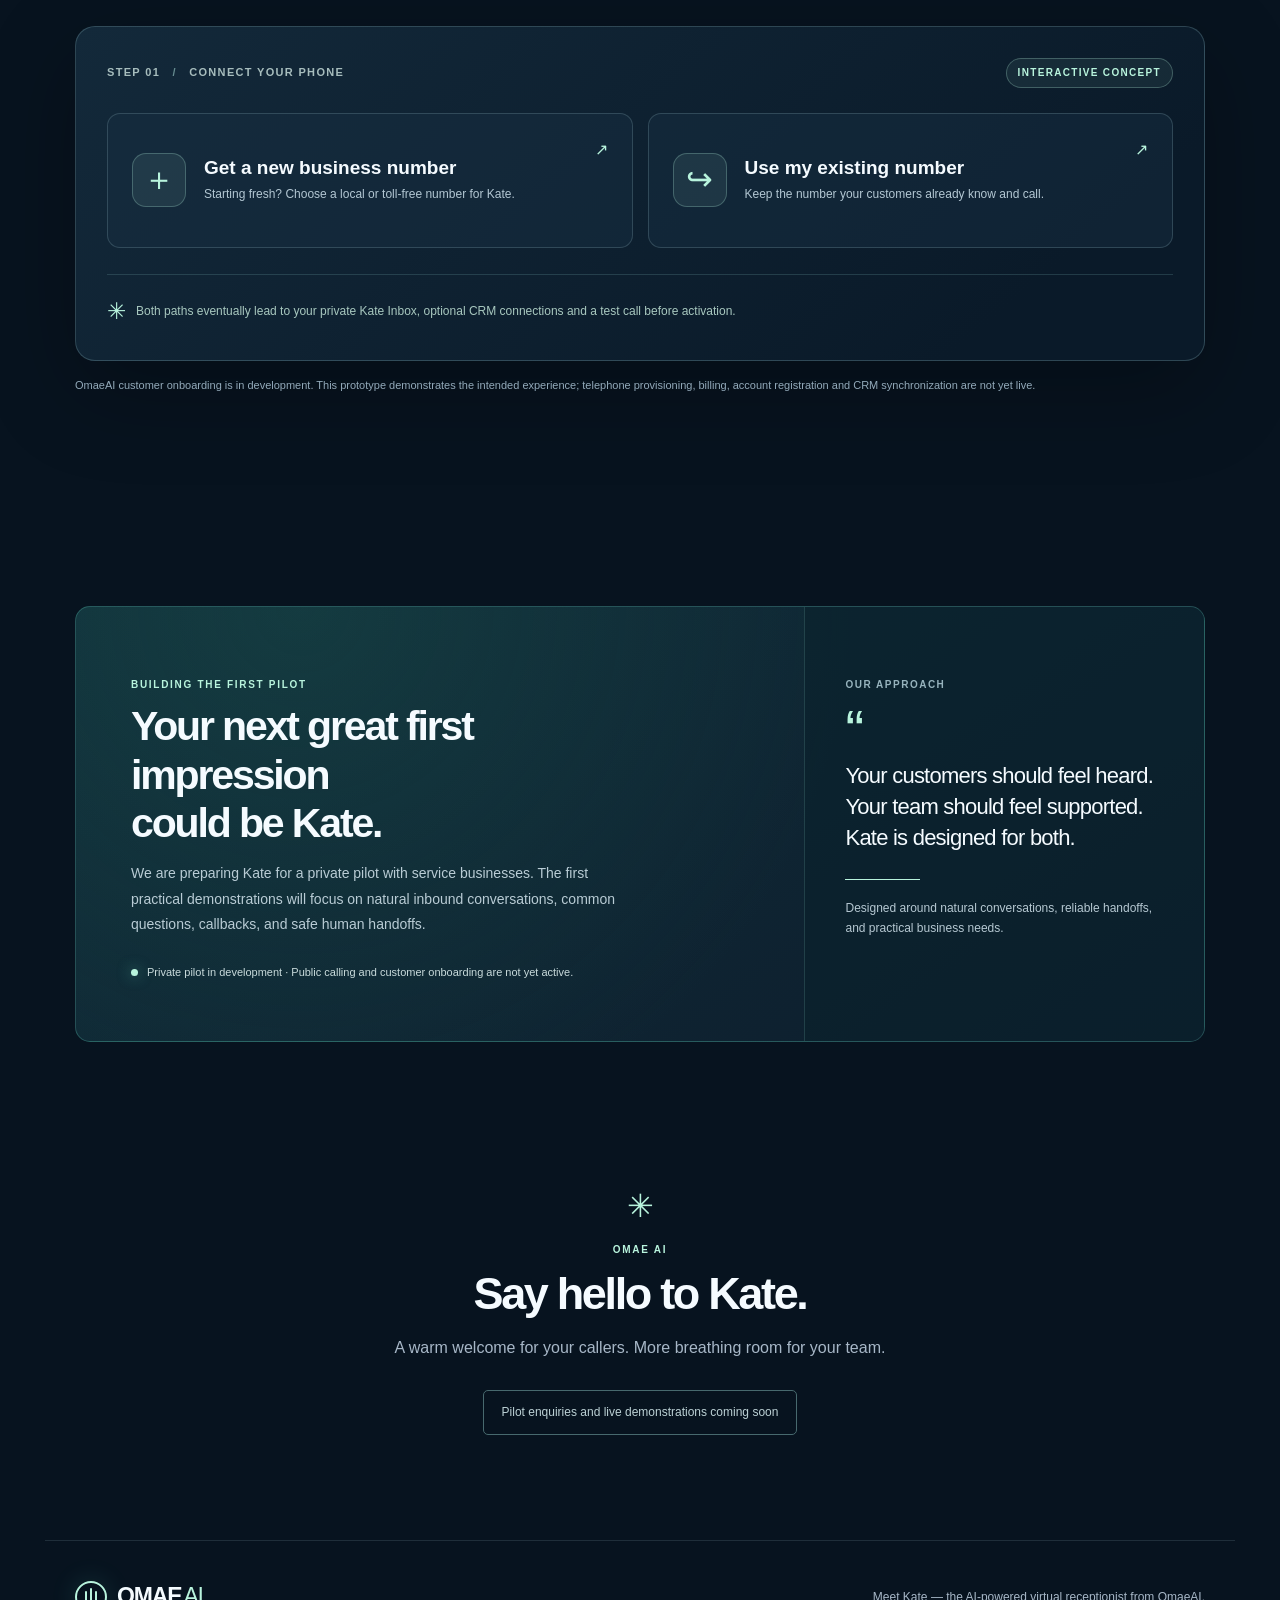
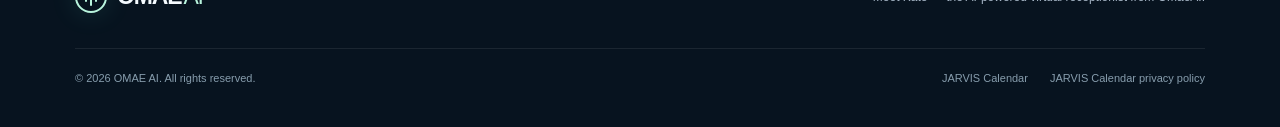
==== commit 75f5bcf3: "Add transparent Kate Starter, Business and Pro pricing with monthly/annual comparison" ====
--- a/index.html
+++ b/index.html
@@ -75,6 +75,50 @@
 @media(prefers-reduced-motion:reduce){.onboard-option{transition:none}.onboard-option:hover{transform:none}}
 </style>
 <style>.port-help{margin:13px 0 16px;padding:13px 15px;border:1px solid rgba(114,238,212,.32);border-radius:10px;background:rgba(114,238,212,.06);color:#d9e7ef;font-size:13px;line-height:1.6}.port-help strong{color:#72eed4}.port-help[hidden]{display:none!important}</style>
+<style>
+/* OmaeAI Kate pricing — standalone addition; existing homepage rules preserved */
+.kate-pricing{padding-top:86px;padding-bottom:95px;scroll-margin-top:28px}
+.pricing-eyebrow{font-size:11px;letter-spacing:.2em;font-weight:800;color:var(--mint);text-transform:uppercase;margin:0 0 13px}
+.pricing-head{display:flex;justify-content:space-between;align-items:end;gap:35px;margin-bottom:24px}
+.pricing-head h2{font-size:clamp(34px,4vw,54px);letter-spacing:-.045em;line-height:1.07;margin:0 0 15px;font-weight:750;color:var(--text)}
+.pricing-head h2 em{font-style:normal;color:var(--mint)}
+.pricing-head p.pricing-sub{max-width:590px;color:var(--muted);font-size:16px;line-height:1.68;margin:0}
+.pricing-launch{display:inline-flex;gap:9px;align-items:center;padding:9px 13px;border:1px solid #72eed444;border-radius:40px;background:#72eed40b;color:#bafbec;font-size:12px;font-weight:650;white-space:nowrap;align-self:flex-start}
+.pricing-launch::before{content:"";width:8px;height:8px;background:var(--mint);border-radius:50%}
+.price-switch-wrap{display:flex;align-items:center;justify-content:space-between;gap:20px;padding:16px 20px;border:1px solid var(--line);border-radius:14px;background:#102332;margin:26px 0 21px}
+.price-switch-copy{color:var(--soft);font-size:13px;max-width:510px}
+.price-switch{display:inline-flex;border:1px solid #496476;background:#081725;border-radius:10px;padding:4px;gap:2px;white-space:nowrap}
+.price-switch button{border:0;background:none;color:#b1c0d0;font-weight:700;font-size:13px;padding:11px 15px;border-radius:7px;transition:background .15s,color .15s}
+.price-switch button[aria-pressed="true"]{background:var(--mint);color:#082328}
+.price-switch button:focus-visible{outline:2px solid var(--mint);outline-offset:3px}
+.pricing-grid{display:grid;grid-template-columns:repeat(3,minmax(0,1fr));gap:18px;align-items:stretch}
+.price-card{border:1px solid #385166;background:linear-gradient(157deg,#15283a,#0d1c2b 80%);padding:29px 25px 24px;border-radius:19px;position:relative;display:flex;flex-direction:column;min-width:0}
+.price-card.featured{border-color:#6aebcf;box-shadow:0 0 0 1px #6aebcf4a,0 20px 65px #0004;background:linear-gradient(157deg,#1c3845,#102435 88%)}
+.pricing-feature-tag{display:inline-block;color:#05221e;background:var(--mint);font-size:10px;font-weight:850;letter-spacing:.06em;padding:6px 10px;border-radius:5px;align-self:flex-start;margin-bottom:12px}
+.plan-name{font-size:19px;font-weight:760;margin:0 0 7px;color:#fff;letter-spacing:-.025em}
+.plan-audience{color:var(--muted);font-size:13px;margin:0 0 20px;line-height:1.45;min-height:39px}
+.plan-price-line{display:flex;align-items:baseline;gap:5px;margin:0}
+.plan-price{font-size:48px;font-weight:800;line-height:1.1;letter-spacing:-.065em;color:#fff;font-variant-numeric:tabular-nums}
+.plan-unit{color:#acbfcc;font-size:14px}
+.plan-billed{color:var(--mint);font-size:12px;min-height:34px;margin:7px 0 16px;line-height:1.45}
+.plan-allowance{padding:15px 0 13px;margin:0 0 12px;border-top:1px solid #ffffff25;border-bottom:1px solid #ffffff25;font-size:14px;color:#e7f6f8}
+.plan-allowance strong{color:#fff;font-size:19px}
+.price-card ul{list-style:none;margin:0 0 24px;padding:0;display:grid;gap:11px;flex:1}
+.price-card li{display:flex;align-items:start;gap:9px;font-size:13px;line-height:1.5;color:#d0dfe8}
+.price-card li::before{content:"✓";color:var(--mint);font-weight:850}
+.plan-action{display:block;text-align:center;border-radius:9px;padding:13px;background:#e5f9f3;color:#09282c;font-size:13px;font-weight:800;text-decoration:none;transition:transform .15s,background .15s}
+.plan-action:hover{background:var(--mint);transform:translateY(-2px)}
+.price-card.featured .plan-action{background:var(--mint)}
+.pricing-fineprint{color:#91a8b6;font-size:12px;line-height:1.7;margin:21px 0 0}
+.pricing-setup{margin-top:24px;border:1px solid #49657750;border-radius:13px;padding:18px 20px;background:#142536;display:flex;align-items:center;gap:20px;justify-content:space-between}
+.pricing-setup strong{color:#f5fbff;font-size:14px}
+.pricing-setup p{color:#b2c4d0;font-size:13px;margin:4px 0 0;line-height:1.5}
+.pricing-setup a{color:var(--mint);font-size:13px;font-weight:700;white-space:nowrap}
+@media(max-width:1050px){.pricing-grid{gap:12px}.price-card{padding:25px 19px 21px}.plan-price{font-size:43px}}
+@media(max-width:800px){.kate-pricing{padding-top:64px;padding-bottom:68px}.pricing-head{flex-direction:column;align-items:flex-start;gap:14px}.pricing-grid{grid-template-columns:1fr;max-width:530px;margin:auto;gap:17px}.price-card{padding:28px}.plan-audience{min-height:0}.price-switch-wrap{flex-direction:column;align-items:flex-start}.pricing-setup{align-items:flex-start;flex-direction:column}.pricing-feature-tag{margin-bottom:13px}}
+@media(max-width:380px){.price-switch{width:100%}.price-switch button{font-size:12px;padding:11px;flex:1}.plan-price{font-size:43px}}
+@media(prefers-reduced-motion:reduce){.price-switch button,.plan-action{transition:none}}
+</style>
 </head>
 <body>
 <a class="skip-link" href="#main">Skip to content</a>
@@ -84,7 +128,7 @@
 <span aria-hidden="true" class="brand-mark"><span></span><span></span><span></span></span>
 <span>OMAE<span class="brand-light">AI</span></span>
 </a>
-<nav aria-label="Primary" class="nav-links"><a href="#meet-kate">Meet Kate</a><a href="#hear-kate">Hear Kate</a><a href="#capabilities">What Kate can do</a><a href="#hire-kate">Hire Kate</a></nav>
+<nav aria-label="Primary" class="nav-links"><a href="#meet-kate">Meet Kate</a><a href="#hear-kate">Hear Kate</a><a href="#capabilities">What Kate can do</a><a href="#pricing">Pricing</a><a href="#hire-kate">Hire Kate</a></nav>
 <a class="nav-cta" href="#hire-kate">Hire Kate ↗</a>
 </header>
 <main id="main">
@@ -156,6 +200,58 @@
 </div>
 </div>
 </section>
+
+<!-- KATE-PRICING-V1: Transparent preview pricing, no checkout or account creation -->
+<section class="kate-pricing section-wrap" id="pricing" aria-labelledby="pricing-title">
+<div class="pricing-head">
+<div><p class="pricing-eyebrow">INTRODUCTORY PRICING</p><h2 id="pricing-title">A professional welcome.<br><em>At a predictable price.</em></h2>
+<p class="pricing-sub">Choose the Kate that fits your business. Every plan is designed to give your callers a warm, natural first hello—without the old phone menus.</p></div>
+<div class="pricing-launch">Founding customer offer · Launch preview</div>
+</div>
+<div class="price-switch-wrap">
+<span class="price-switch-copy">Preview the planned launch rates. Save with annual billing; no payment is collected on this page.</span>
+<div class="price-switch" role="group" aria-label="Compare monthly and annual billing">
+<button type="button" data-pricing-cycle="monthly" aria-pressed="false">Pay monthly</button>
+<button type="button" data-pricing-cycle="annual" aria-pressed="true">Pay annually · Save up to 8%</button>
+</div>
+</div>
+<div class="pricing-grid">
+<article class="price-card" aria-label="Kate Starter">
+<span class="pricing-feature-tag" style="visibility:hidden" aria-hidden="true">PLAN</span>
+<h3 class="plan-name">Kate Starter</h3>
+<p class="plan-audience">For independent professionals & small businesses</p>
+<p class="plan-price-line"><span class="plan-price" data-monthly="85" data-annual="79">$79</span><span class="plan-unit">/ month</span></p>
+<p class="plan-billed" data-monthly="Billed monthly · $85/month" data-annual="Billed $948 upfront for 12 months">Billed $948 upfront for 12 months</p>
+<p class="plan-allowance"><strong>150</strong> AI call minutes / month</p>
+<ul><li>Kate's natural inbound conversations</li><li>One dedicated number or existing-number setup</li><li>Private Kate Inbox & call summaries</li><li>Business greeting, hours and FAQs</li><li>Basic call routing & callback requests</li></ul>
+<a class="plan-action" href="#hire-kate" aria-label="Preview Kate Starter phone setup">Preview Kate setup ↗</a>
+</article>
+<article class="price-card featured" aria-label="Kate Business">
+<span class="pricing-feature-tag">MOST POPULAR</span>
+<h3 class="plan-name">Kate Business</h3>
+<p class="plan-audience">For growing teams with a busy front desk</p>
+<p class="plan-price-line"><span class="plan-price" data-monthly="195" data-annual="179">$179</span><span class="plan-unit">/ month</span></p>
+<p class="plan-billed" data-monthly="Billed monthly · $195/month" data-annual="Billed $2,148 upfront for 12 months">Billed $2,148 upfront for 12 months</p>
+<p class="plan-allowance"><strong>500</strong> AI call minutes / month</p>
+<ul><li>Everything in Starter</li><li>Calendar integration (planned)</li><li>One supported CRM connection (planned)</li><li>Advanced human handoff rules</li><li>Up to 3 dashboard users (planned)</li></ul>
+<a class="plan-action" href="#hire-kate" aria-label="Preview Kate Business phone setup">Preview Kate setup ↗</a>
+</article>
+<article class="price-card" aria-label="Kate Pro">
+<span class="pricing-feature-tag" style="visibility:hidden" aria-hidden="true">PLAN</span>
+<h3 class="plan-name">Kate Pro</h3>
+<p class="plan-audience">For higher-volume businesses & multi-person teams</p>
+<p class="plan-price-line"><span class="plan-price" data-monthly="379" data-annual="349">$349</span><span class="plan-unit">/ month</span></p>
+<p class="plan-billed" data-monthly="Billed monthly · $379/month" data-annual="Billed $4,188 upfront for 12 months">Billed $4,188 upfront for 12 months</p>
+<p class="plan-allowance"><strong>1,000</strong> AI call minutes / month</p>
+<ul><li>Everything in Business</li><li>Up to 2 CRM connections (planned)</li><li>Detailed call reports & analytics</li><li>Up to 10 dashboard users (planned)</li><li>Priority assistance (planned)</li></ul>
+<a class="plan-action" href="#hire-kate" aria-label="Preview Kate Pro phone setup">Preview Kate setup ↗</a>
+</article></div>
+<div class="pricing-setup"><div><strong>No required activation fee for self-service setup</strong>
+<p>Optional assisted setup: proposed $149 one-time · Complex phone/CRM integrations: custom quote.</p></div>
+<a href="#hire-kate">Explore the number setup options ↗</a></div>
+<p class="pricing-fineprint"><strong>Launch pricing preview—not yet available to purchase.</strong> Rates and features are proposed for OmaeAI’s first three months of paid public availability and remain subject to final launch terms. Prices shown are in USD, per business, before applicable taxes. Annual billing is a 12-month upfront payment, not a month-to-month charge. AI minutes are monthly allowances; additional usage, number eligibility, call capacity, overage rates, and activation terms will be disclosed before purchases are enabled. No sign-up, charge, or number purchase occurs on this preview site.</p>
+</section>
+
 <section aria-labelledby="onboard-title" class="onboard-section section-wrap" id="hire-kate">
 <div class="onboard-heading">
 <div class="onboard-header-copy">
@@ -309,5 +405,23 @@
     showResult(method==='port'?'Transfer your existing number to Kate':'Keep your existing number',`Your example business number ending in ${ending} uses ${provider}. You selected ${conn}.`,process);
   });
 })();
-</script></body>
+</script>
+<script>
+(() => {
+  "use strict";
+  const buttons = document.querySelectorAll('[data-pricing-cycle]');
+  const prices = document.querySelectorAll('.plan-price[data-monthly][data-annual]');
+  const billed = document.querySelectorAll('.plan-billed[data-monthly][data-annual]');
+  buttons.forEach(button => button.addEventListener('click', () => {
+    const cycle = button.getAttribute('data-pricing-cycle');
+    if (cycle !== 'monthly' && cycle !== 'annual') return;
+    buttons.forEach(b => b.setAttribute('aria-pressed', String(b === button)));
+    prices.forEach(el => {el.textContent = '
+</html> + el.getAttribute('data-' + cycle);});
+    billed.forEach(el => {el.textContent = el.getAttribute('data-' + cycle);});
+  }));
+})();
+</script>
+
+</body>
 </html>
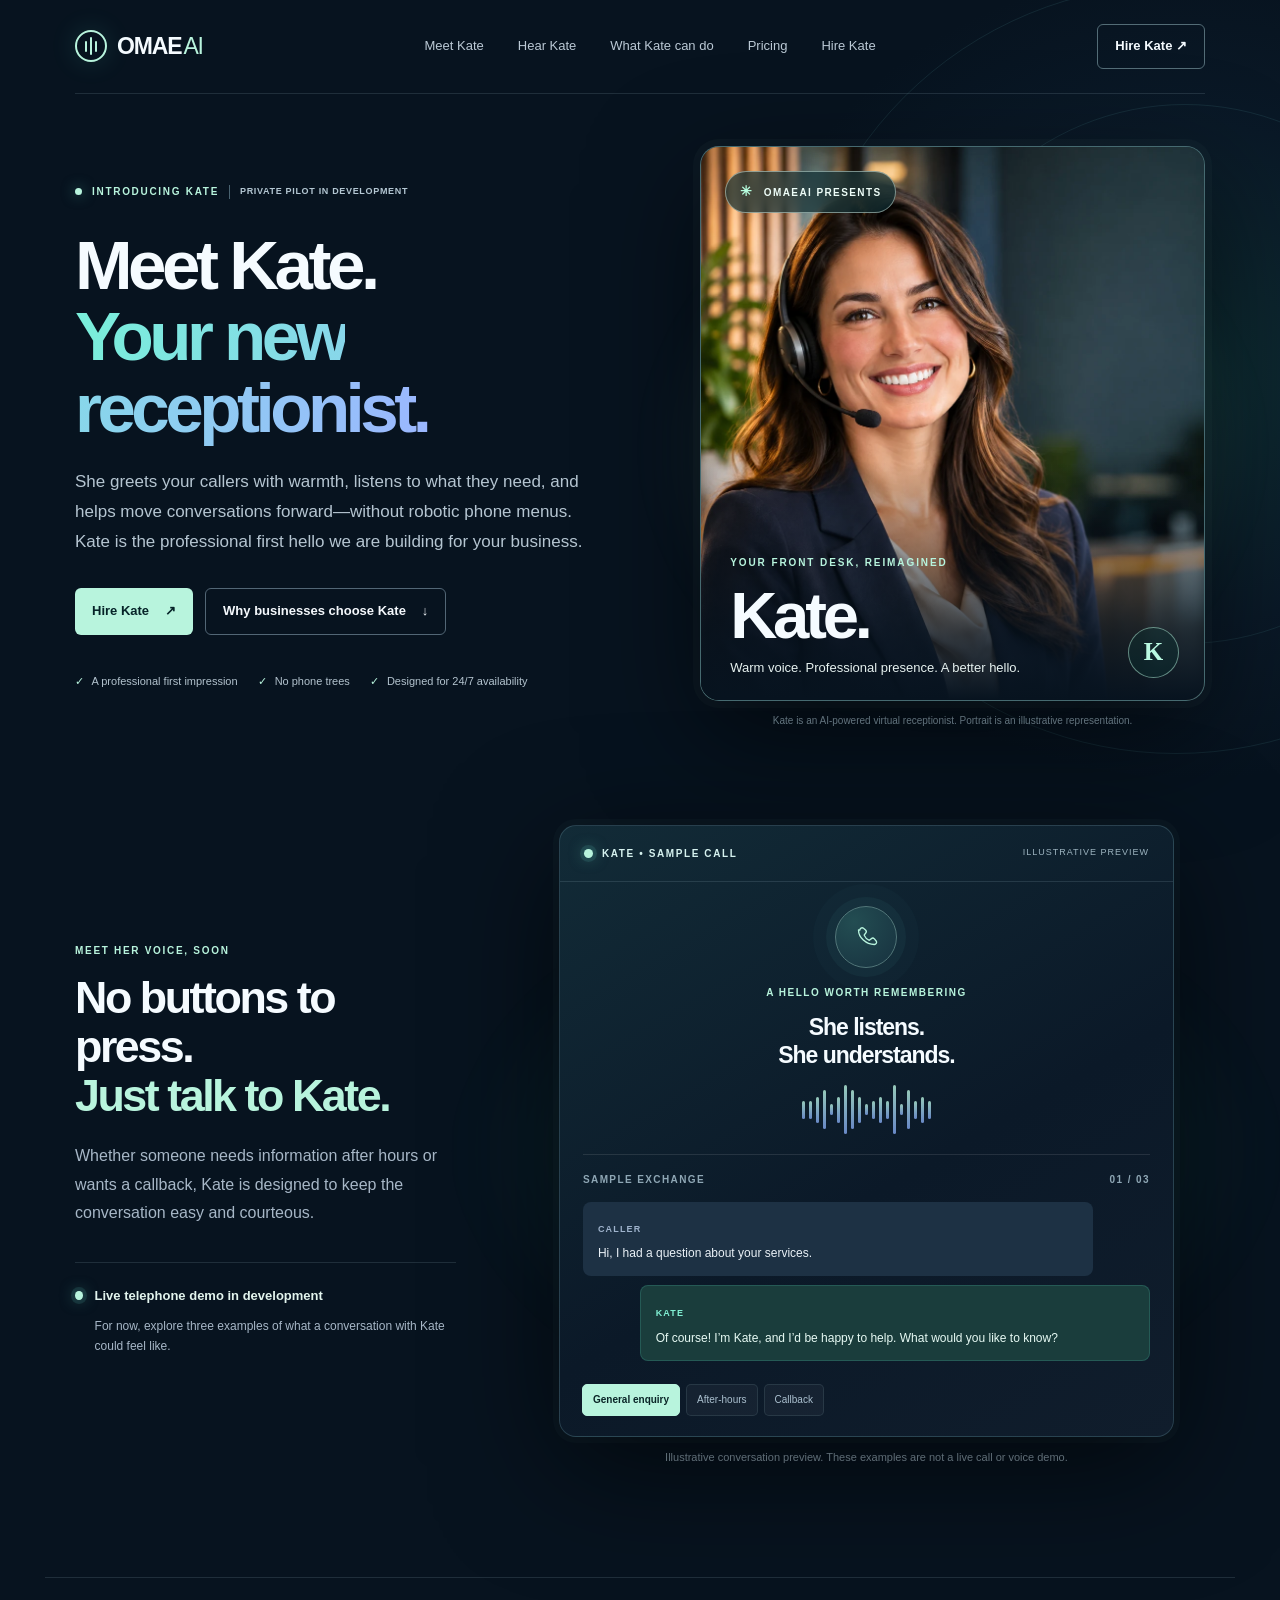
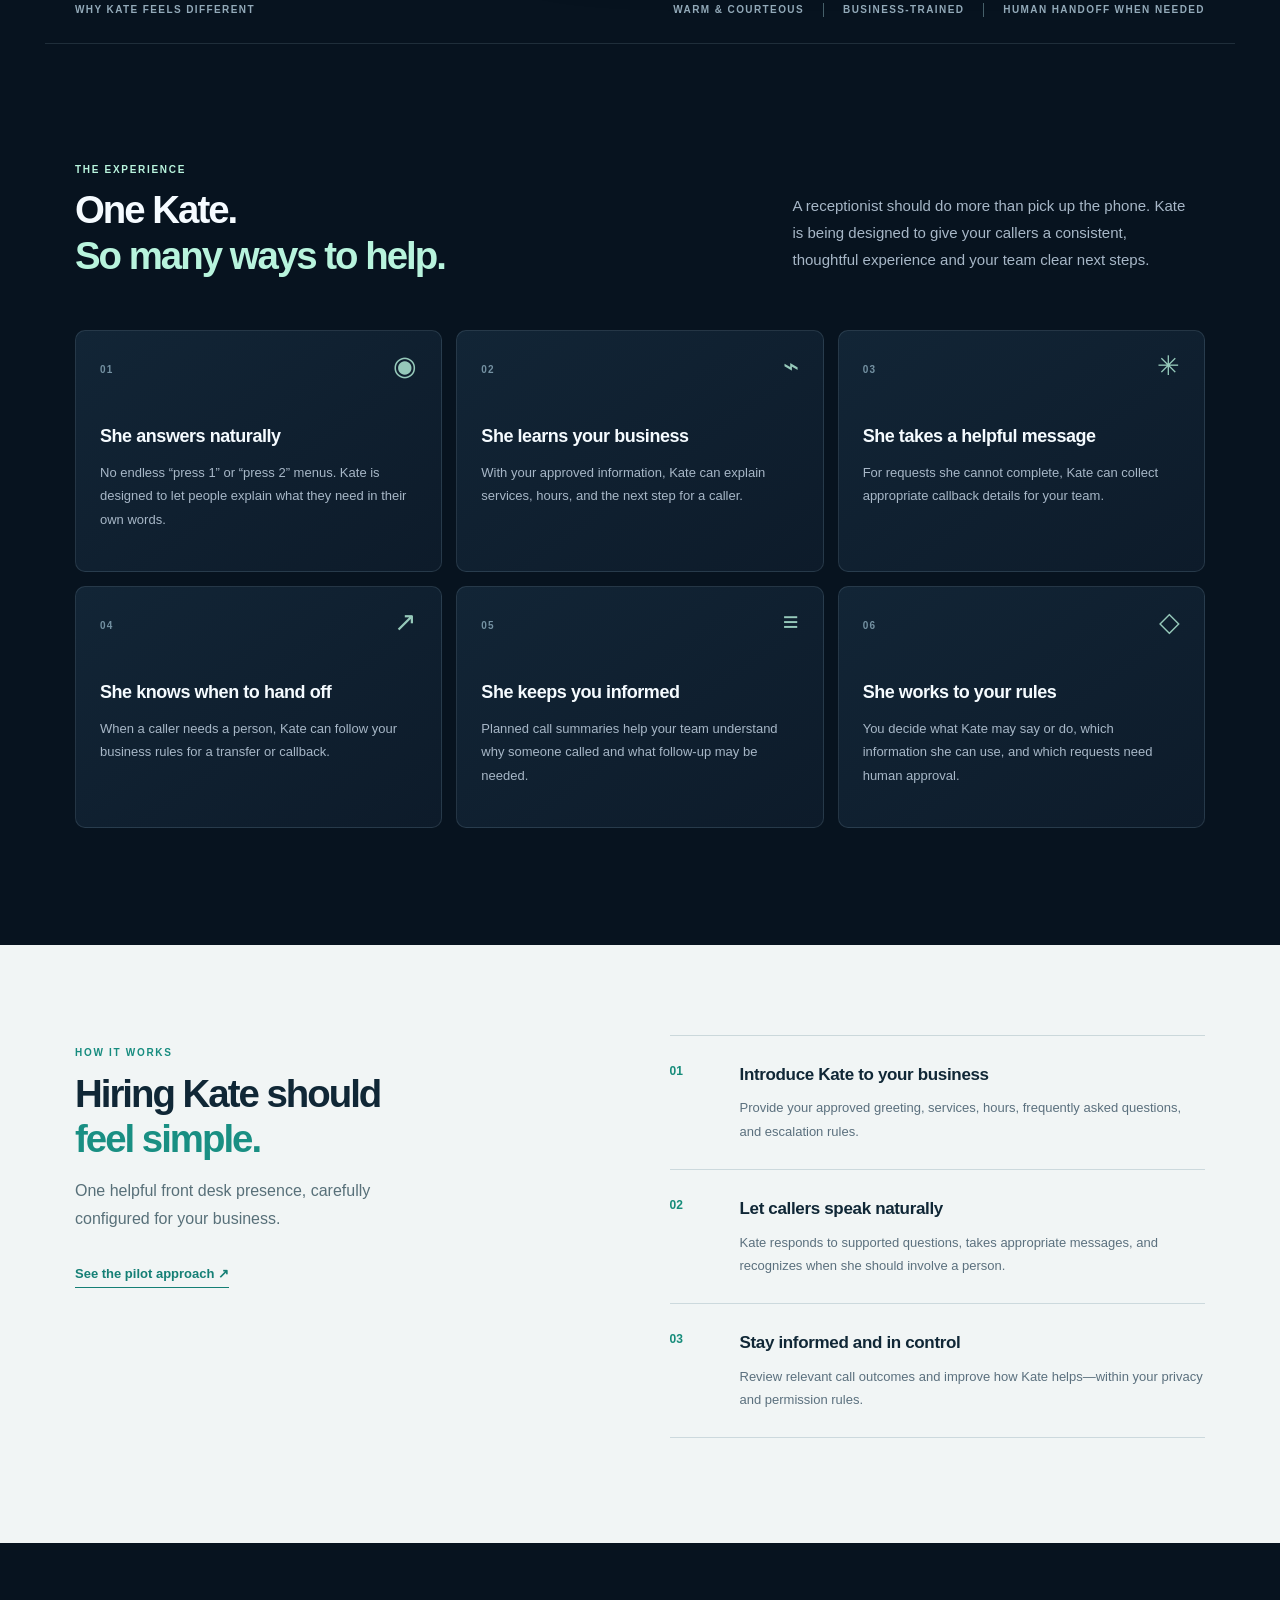
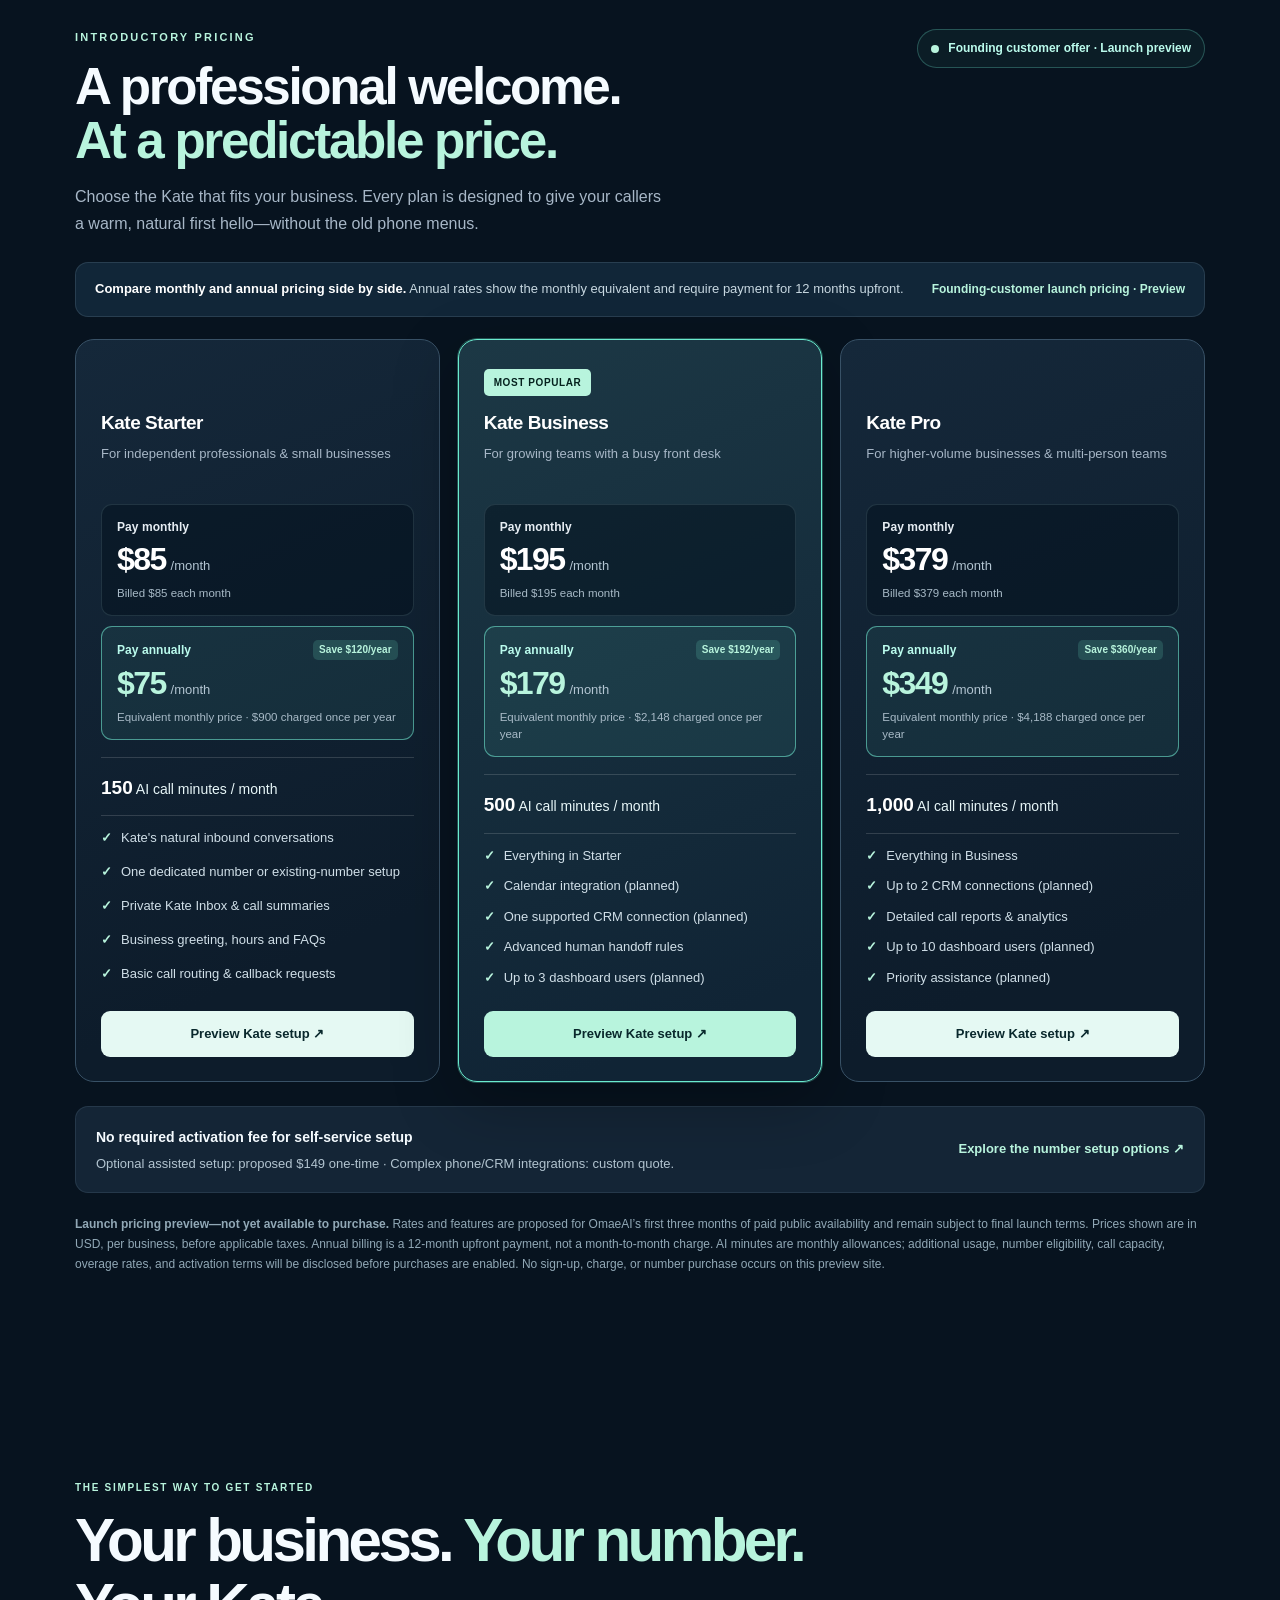
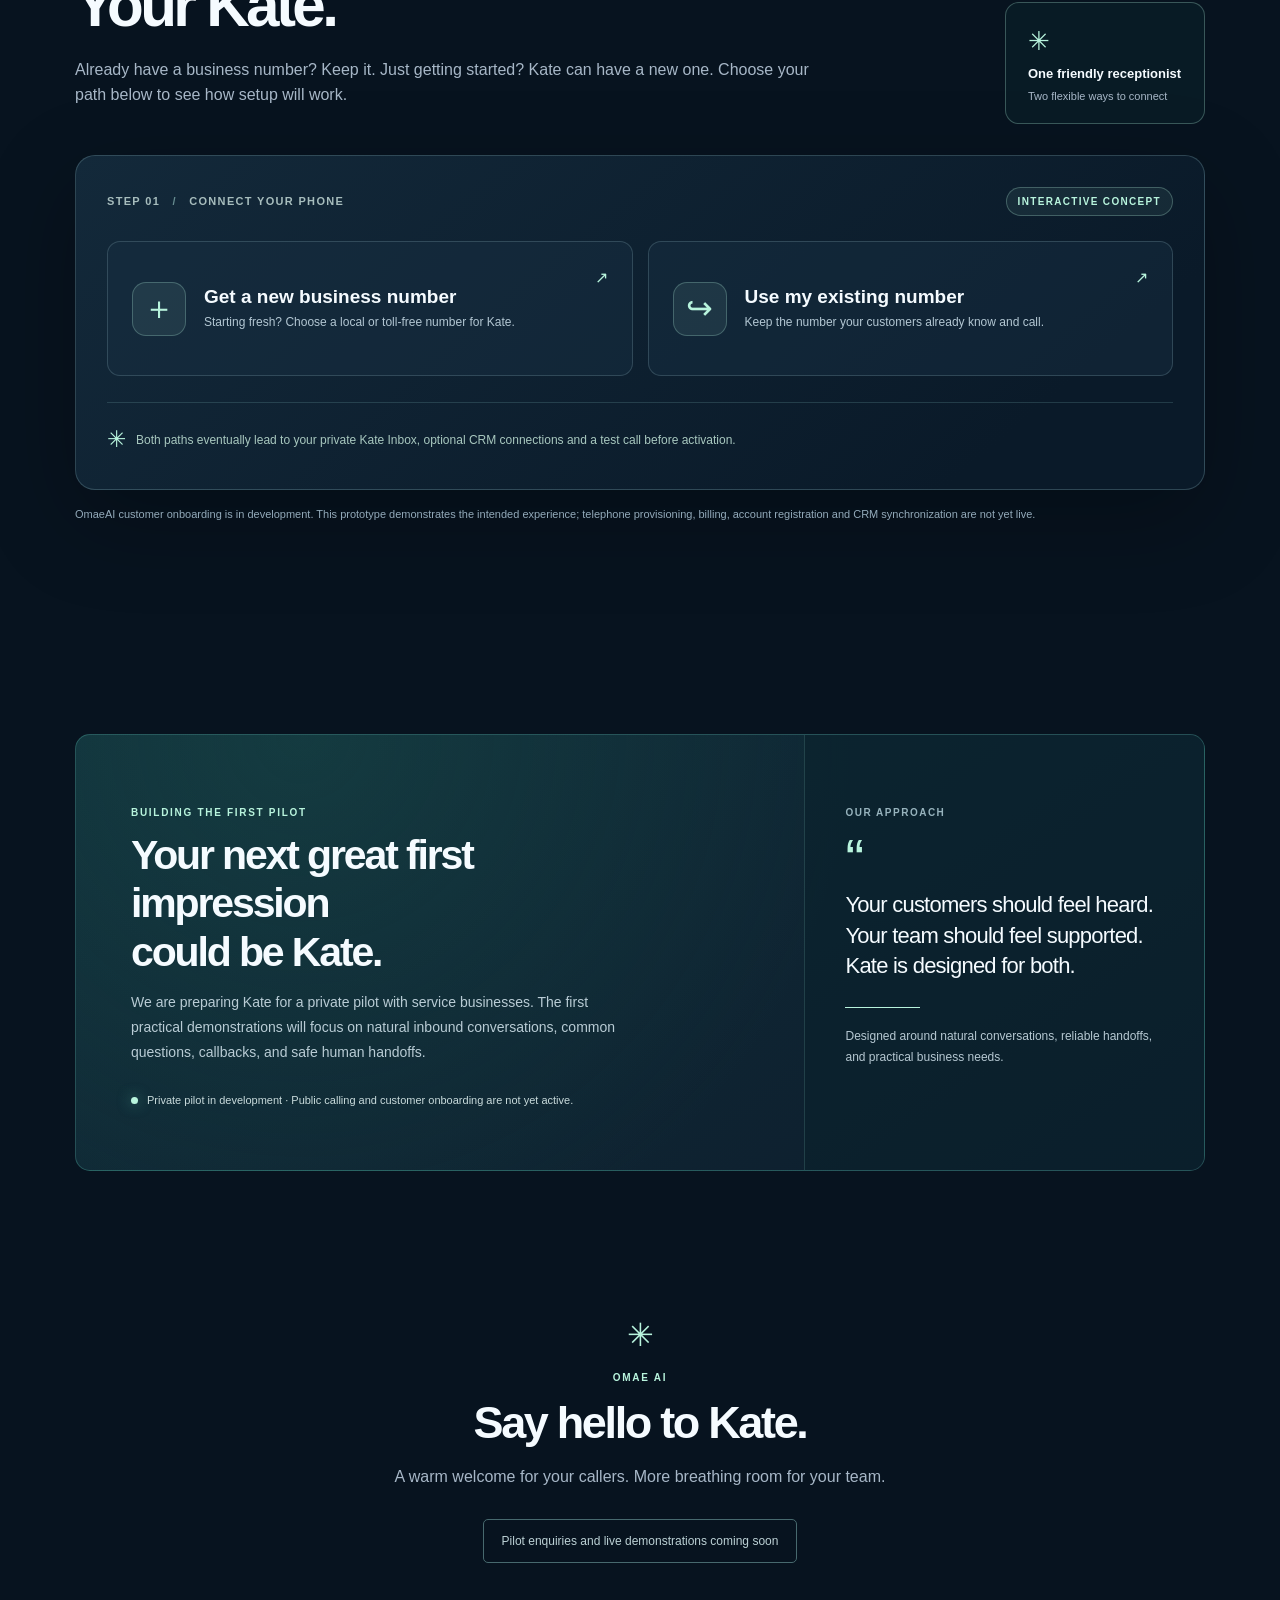
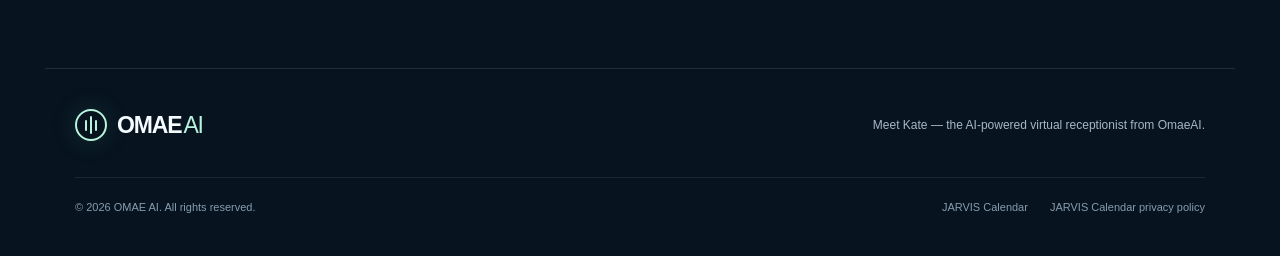
==== commit b44067f9: "Show monthly and annual Kate rates side by side; Starter $85 or $75 billed annually" ====
--- a/index.html
+++ b/index.html
@@ -119,6 +119,22 @@
 @media(max-width:380px){.price-switch{width:100%}.price-switch button{font-size:12px;padding:11px;flex:1}.plan-price{font-size:43px}}
 @media(prefers-reduced-motion:reduce){.price-switch button,.plan-action{transition:none}}
 </style>
+<style>
+/* Transparent, always-visible monthly vs annual pricing — 2026-11-17 */
+.price-guide{display:flex;align-items:center;justify-content:space-between;gap:20px;margin:24px 0 22px;padding:16px 19px;border:1px solid var(--line);background:#112638;border-radius:13px;color:#c8d8e1;font-size:13px;line-height:1.6}
+.price-guide strong{color:#fff}.guide-savings{color:var(--mint);font-size:12px;font-weight:700;text-align:right;white-space:nowrap}
+.price-comparison{display:grid;grid-template-columns:1fr;gap:10px;margin:0 0 17px}
+.billing-option{padding:13px 15px;border:1px solid #4c677359;border-radius:11px;background:rgba(3,17,29,.5)}
+.billing-option.annual{border-color:rgba(114,238,212,.56);background:rgba(114,238,212,.075)}
+.billing-head{color:#e6edf3;font-size:12px;letter-spacing:.005em;font-weight:750;display:flex;flex-wrap:wrap;align-items:center;justify-content:space-between;gap:5px;margin-bottom:4px}
+.billing-option.annual .billing-head{color:#bafbed}
+.billing-save{font-size:10px;line-height:1.25;border-radius:5px;background:#72eed428;color:var(--mint);padding:4px 6px;white-space:nowrap}
+.billing-value{font-size:32px;font-weight:800;letter-spacing:-.05em;line-height:1.2;color:#fff;font-variant-numeric:tabular-nums}
+.billing-option.annual .billing-value{color:var(--mint)}
+.billing-value small{font-size:13px;font-weight:500;letter-spacing:0;color:#b3c5d2;margin-left:5px}
+.billing-caption{font-size:11.5px;color:#a8bac7;line-height:1.5;margin:6px 0 0}
+@media(max-width:800px){.price-guide{flex-direction:column;align-items:flex-start;gap:5px}.guide-savings{text-align:left}}
+</style>
 </head>
 <body>
 <a class="skip-link" href="#main">Skip to content</a>
@@ -208,20 +224,16 @@
 <p class="pricing-sub">Choose the Kate that fits your business. Every plan is designed to give your callers a warm, natural first hello—without the old phone menus.</p></div>
 <div class="pricing-launch">Founding customer offer · Launch preview</div>
 </div>
-<div class="price-switch-wrap">
-<span class="price-switch-copy">Preview the planned launch rates. Save with annual billing; no payment is collected on this page.</span>
-<div class="price-switch" role="group" aria-label="Compare monthly and annual billing">
-<button type="button" data-pricing-cycle="monthly" aria-pressed="false">Pay monthly</button>
-<button type="button" data-pricing-cycle="annual" aria-pressed="true">Pay annually · Save up to 8%</button>
-</div>
-</div>
+<div class="price-guide"><span><strong>Compare monthly and annual pricing side by side.</strong> Annual rates show the monthly equivalent and require payment for 12 months upfront.</span><span class="guide-savings">Founding-customer launch pricing · Preview</span></div>
 <div class="pricing-grid">
 <article class="price-card" aria-label="Kate Starter">
 <span class="pricing-feature-tag" style="visibility:hidden" aria-hidden="true">PLAN</span>
 <h3 class="plan-name">Kate Starter</h3>
 <p class="plan-audience">For independent professionals & small businesses</p>
-<p class="plan-price-line"><span class="plan-price" data-monthly="85" data-annual="79">$79</span><span class="plan-unit">/ month</span></p>
-<p class="plan-billed" data-monthly="Billed monthly · $85/month" data-annual="Billed $948 upfront for 12 months">Billed $948 upfront for 12 months</p>
+<div class="price-comparison" aria-label="Kate Starter billing choices">
+<div class="billing-option monthly"><div class="billing-head">Pay monthly</div><div class="billing-value">$85<small>/month</small></div><p class="billing-caption">Billed $85 each month</p></div>
+<div class="billing-option annual"><div class="billing-head">Pay annually <span class="billing-save">Save $120/year</span></div><div class="billing-value">$75<small>/month</small></div><p class="billing-caption">Equivalent monthly price · $900 charged once per year</p></div>
+</div>
 <p class="plan-allowance"><strong>150</strong> AI call minutes / month</p>
 <ul><li>Kate's natural inbound conversations</li><li>One dedicated number or existing-number setup</li><li>Private Kate Inbox & call summaries</li><li>Business greeting, hours and FAQs</li><li>Basic call routing & callback requests</li></ul>
 <a class="plan-action" href="#hire-kate" aria-label="Preview Kate Starter phone setup">Preview Kate setup ↗</a>
@@ -230,8 +242,10 @@
 <span class="pricing-feature-tag">MOST POPULAR</span>
 <h3 class="plan-name">Kate Business</h3>
 <p class="plan-audience">For growing teams with a busy front desk</p>
-<p class="plan-price-line"><span class="plan-price" data-monthly="195" data-annual="179">$179</span><span class="plan-unit">/ month</span></p>
-<p class="plan-billed" data-monthly="Billed monthly · $195/month" data-annual="Billed $2,148 upfront for 12 months">Billed $2,148 upfront for 12 months</p>
+<div class="price-comparison" aria-label="Kate Business billing choices">
+<div class="billing-option monthly"><div class="billing-head">Pay monthly</div><div class="billing-value">$195<small>/month</small></div><p class="billing-caption">Billed $195 each month</p></div>
+<div class="billing-option annual"><div class="billing-head">Pay annually <span class="billing-save">Save $192/year</span></div><div class="billing-value">$179<small>/month</small></div><p class="billing-caption">Equivalent monthly price · $2,148 charged once per year</p></div>
+</div>
 <p class="plan-allowance"><strong>500</strong> AI call minutes / month</p>
 <ul><li>Everything in Starter</li><li>Calendar integration (planned)</li><li>One supported CRM connection (planned)</li><li>Advanced human handoff rules</li><li>Up to 3 dashboard users (planned)</li></ul>
 <a class="plan-action" href="#hire-kate" aria-label="Preview Kate Business phone setup">Preview Kate setup ↗</a>
@@ -240,8 +254,10 @@
 <span class="pricing-feature-tag" style="visibility:hidden" aria-hidden="true">PLAN</span>
 <h3 class="plan-name">Kate Pro</h3>
 <p class="plan-audience">For higher-volume businesses & multi-person teams</p>
-<p class="plan-price-line"><span class="plan-price" data-monthly="379" data-annual="349">$349</span><span class="plan-unit">/ month</span></p>
-<p class="plan-billed" data-monthly="Billed monthly · $379/month" data-annual="Billed $4,188 upfront for 12 months">Billed $4,188 upfront for 12 months</p>
+<div class="price-comparison" aria-label="Kate Pro billing choices">
+<div class="billing-option monthly"><div class="billing-head">Pay monthly</div><div class="billing-value">$379<small>/month</small></div><p class="billing-caption">Billed $379 each month</p></div>
+<div class="billing-option annual"><div class="billing-head">Pay annually <span class="billing-save">Save $360/year</span></div><div class="billing-value">$349<small>/month</small></div><p class="billing-caption">Equivalent monthly price · $4,188 charged once per year</p></div>
+</div>
 <p class="plan-allowance"><strong>1,000</strong> AI call minutes / month</p>
 <ul><li>Everything in Business</li><li>Up to 2 CRM connections (planned)</li><li>Detailed call reports & analytics</li><li>Up to 10 dashboard users (planned)</li><li>Priority assistance (planned)</li></ul>
 <a class="plan-action" href="#hire-kate" aria-label="Preview Kate Pro phone setup">Preview Kate setup ↗</a>
@@ -406,22 +422,7 @@
   });
 })();
 </script>
-<script>
-(() => {
-  "use strict";
-  const buttons = document.querySelectorAll('[data-pricing-cycle]');
-  const prices = document.querySelectorAll('.plan-price[data-monthly][data-annual]');
-  const billed = document.querySelectorAll('.plan-billed[data-monthly][data-annual]');
-  buttons.forEach(button => button.addEventListener('click', () => {
-    const cycle = button.getAttribute('data-pricing-cycle');
-    if (cycle !== 'monthly' && cycle !== 'annual') return;
-    buttons.forEach(b => b.setAttribute('aria-pressed', String(b === button)));
-    prices.forEach(el => {el.textContent = '
-</html> + el.getAttribute('data-' + cycle);});
-    billed.forEach(el => {el.textContent = el.getAttribute('data-' + cycle);});
-  }));
-})();
-</script>
+
 
 </body>
 </html>
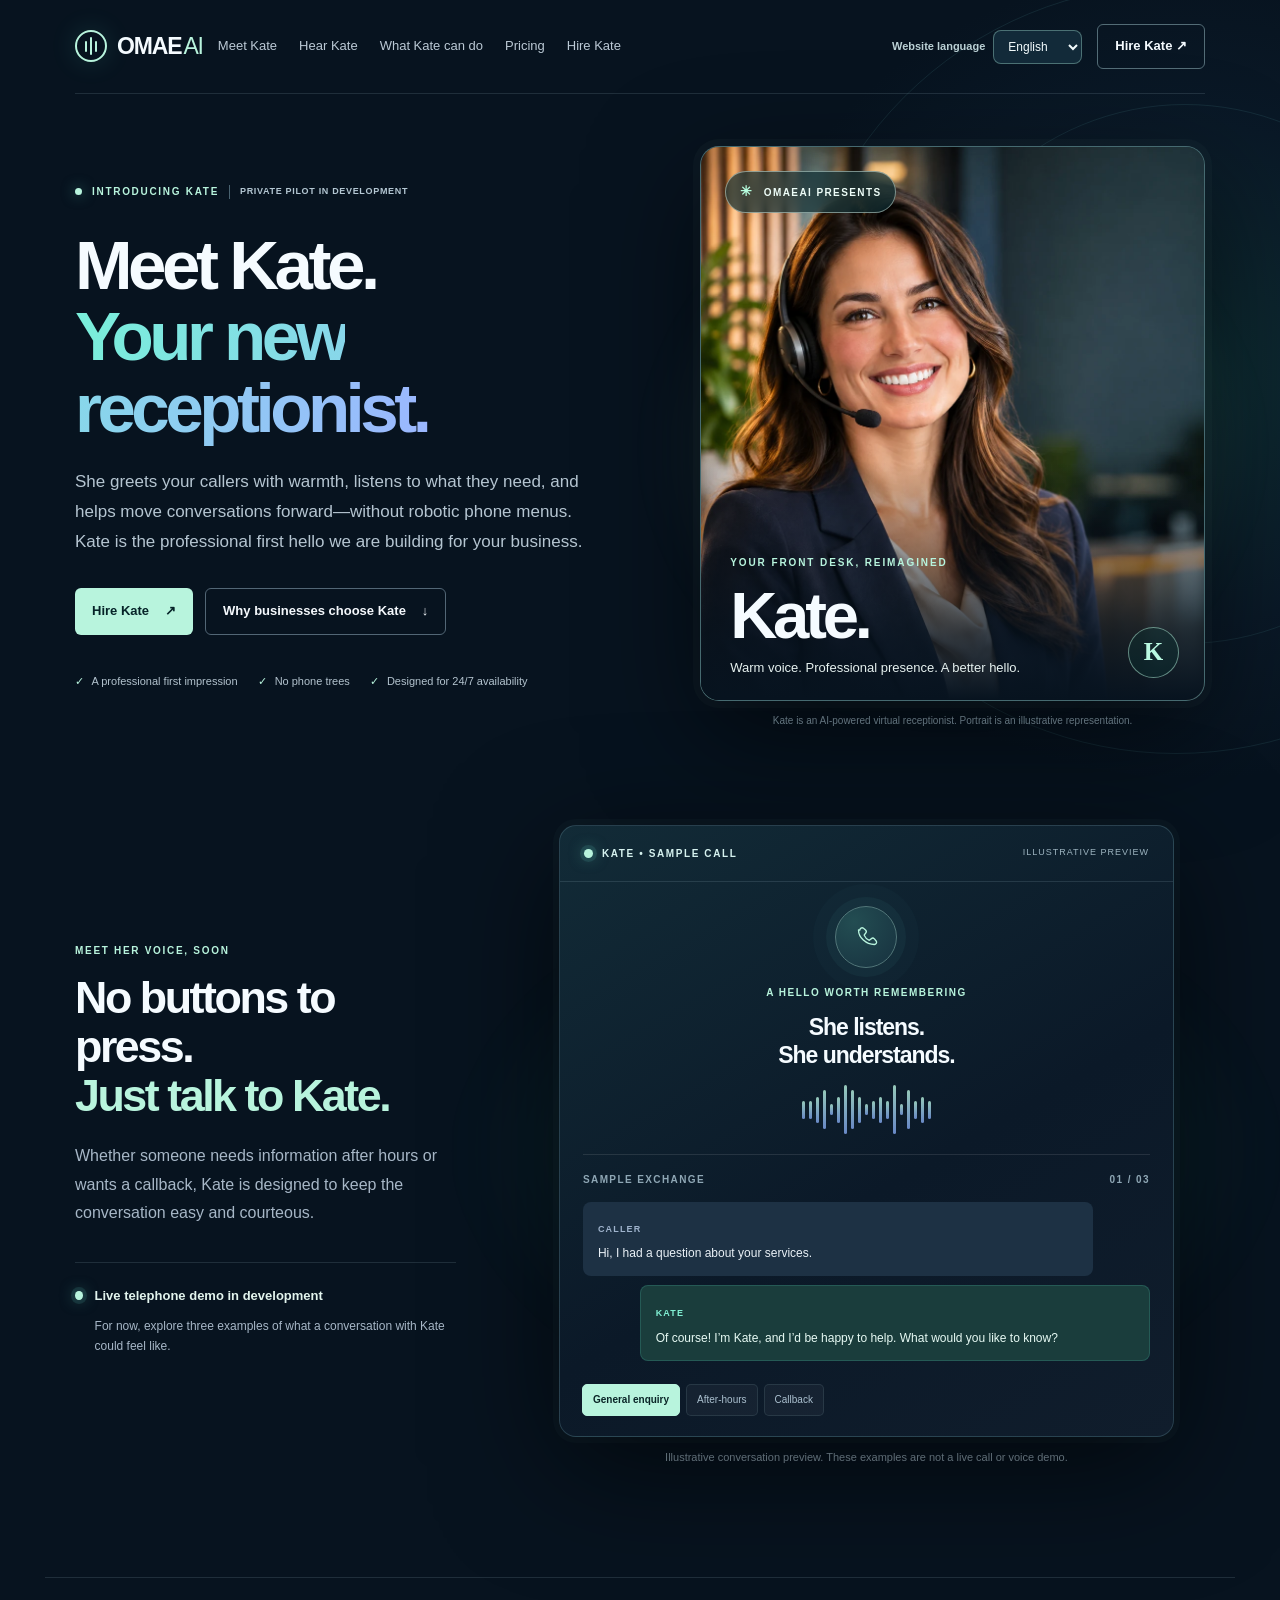
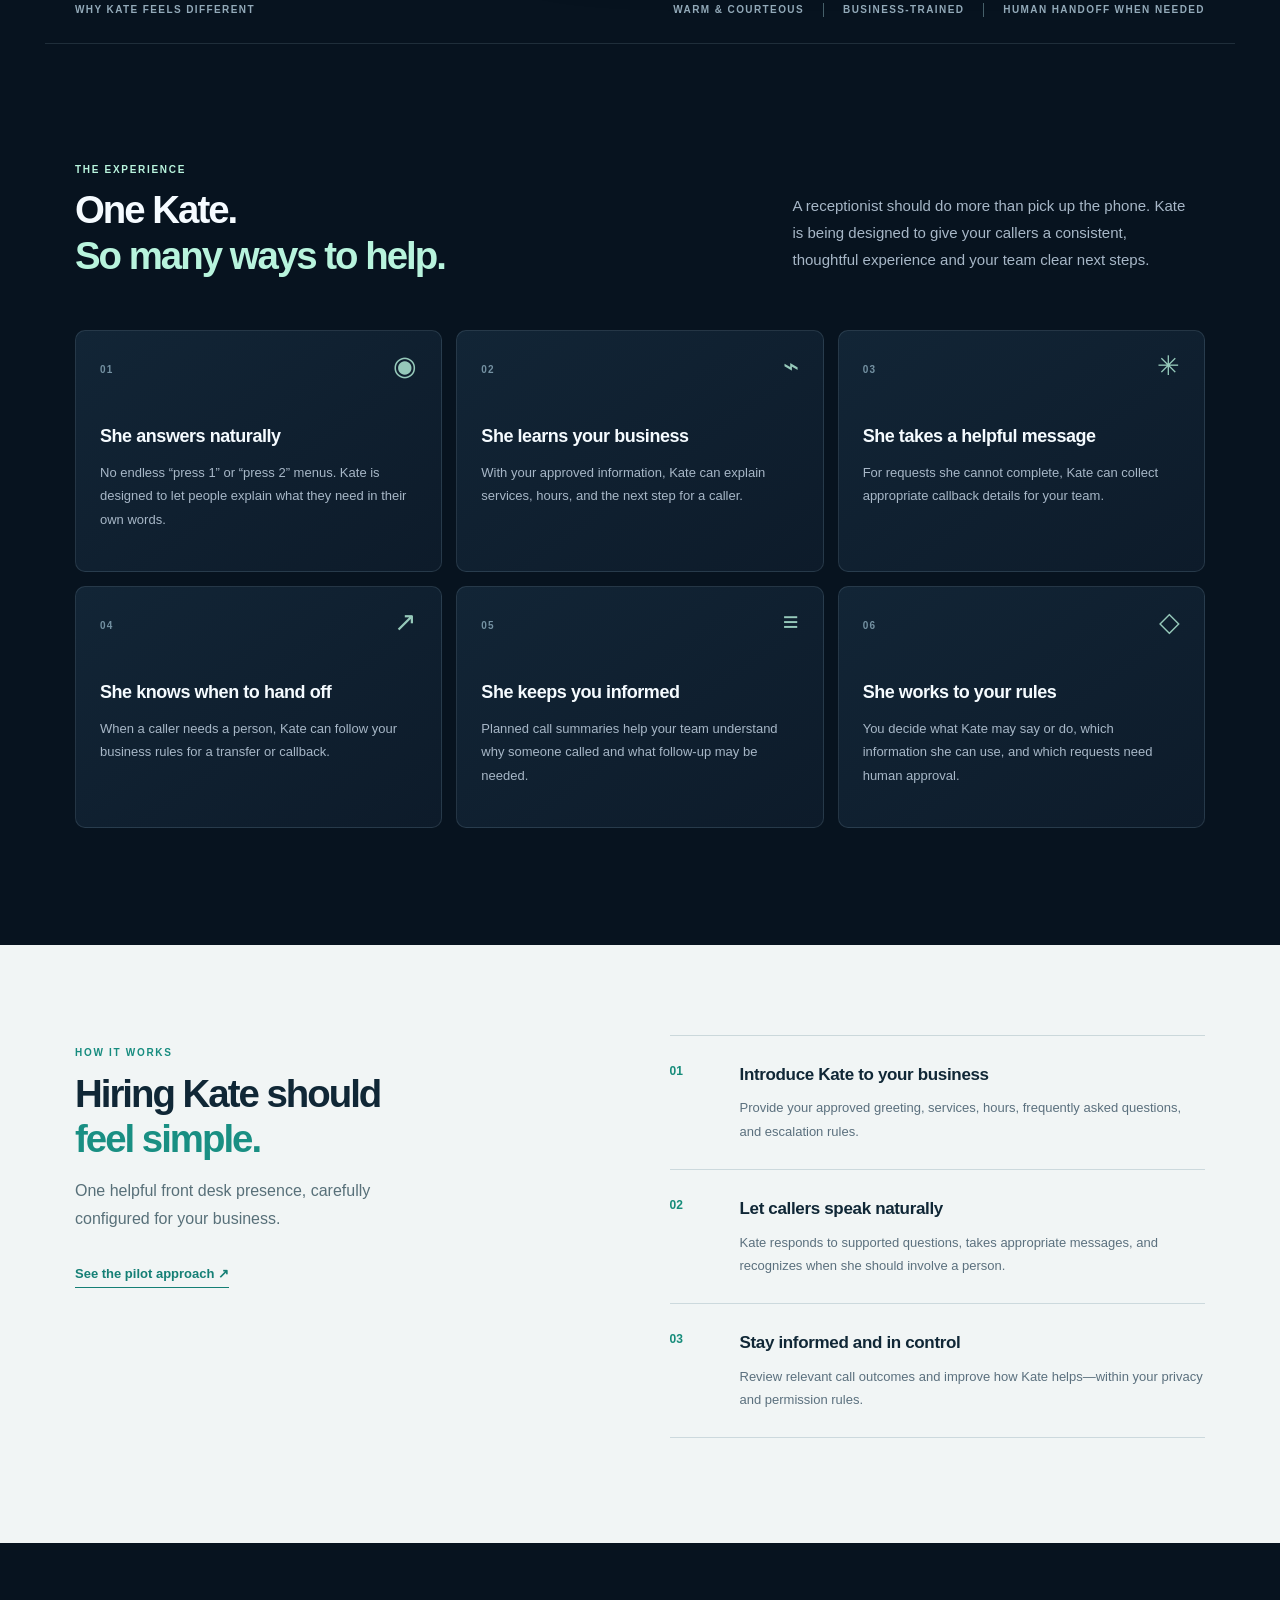
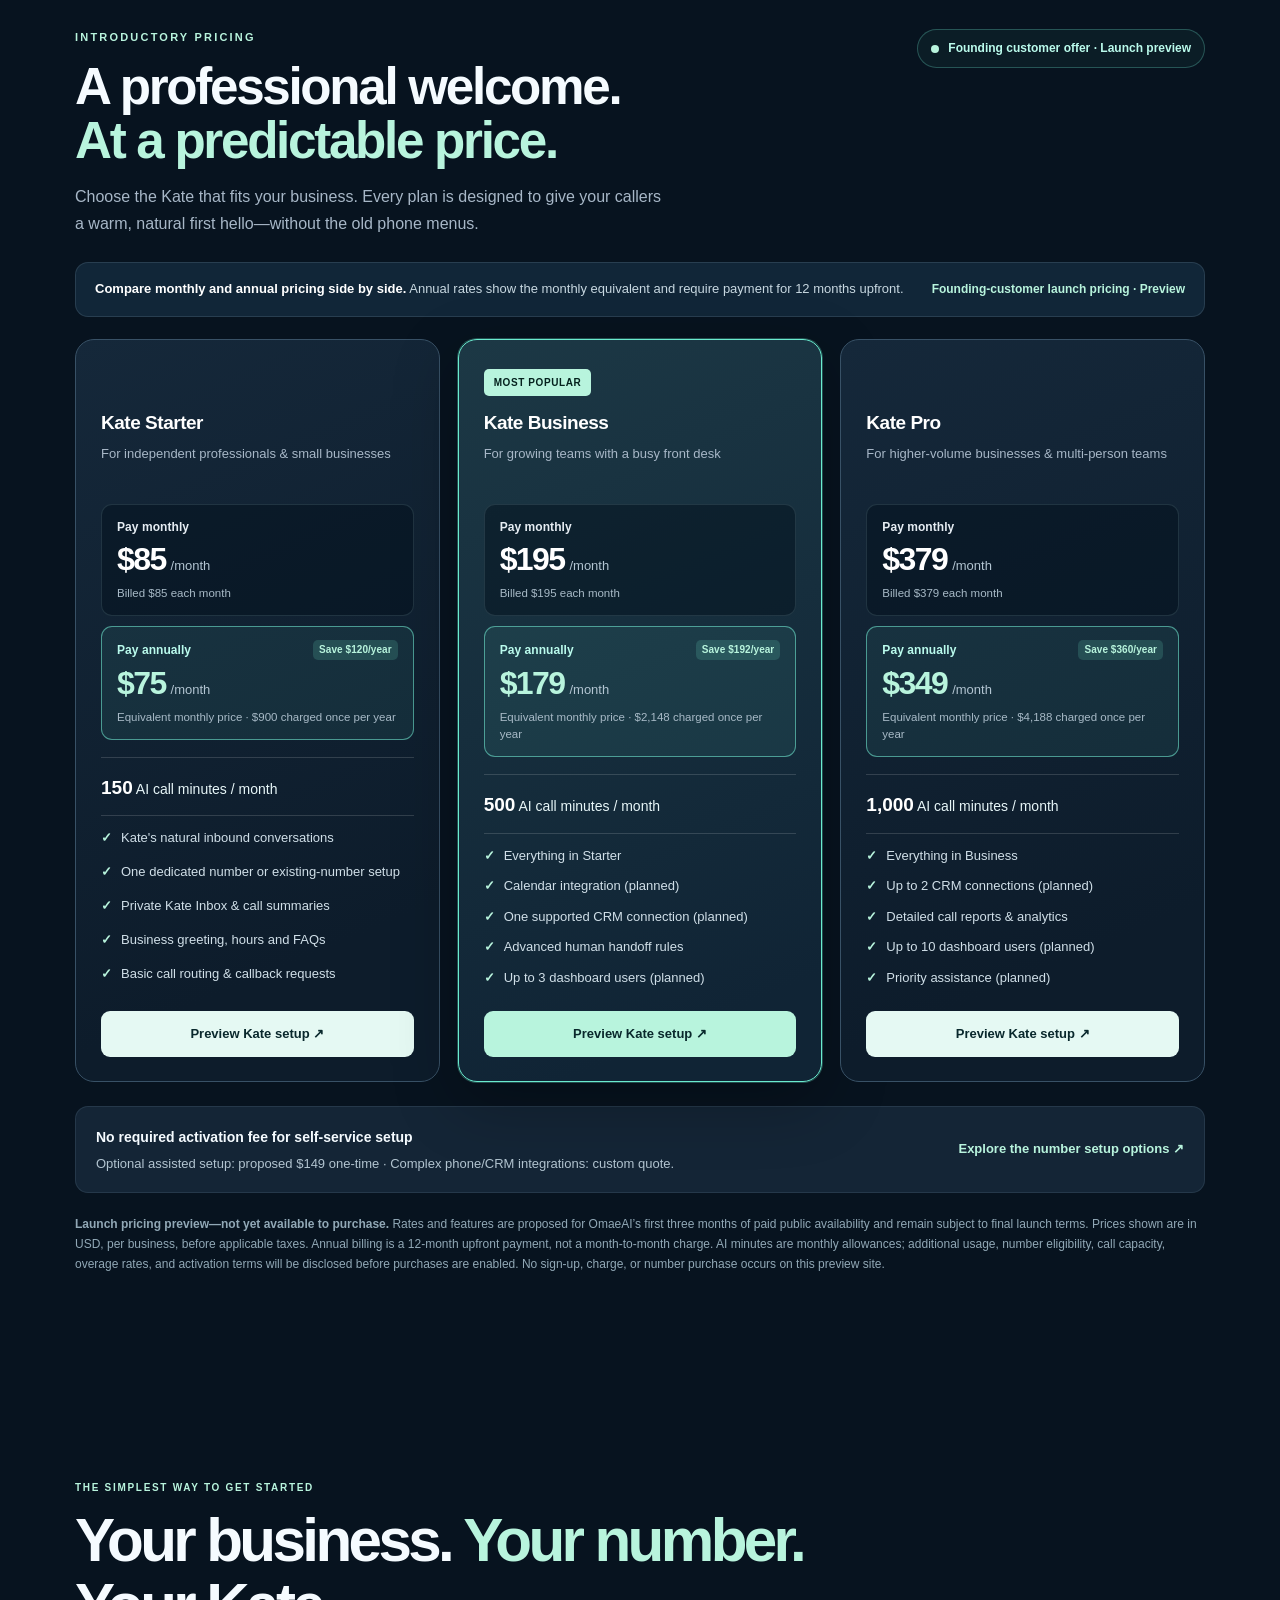
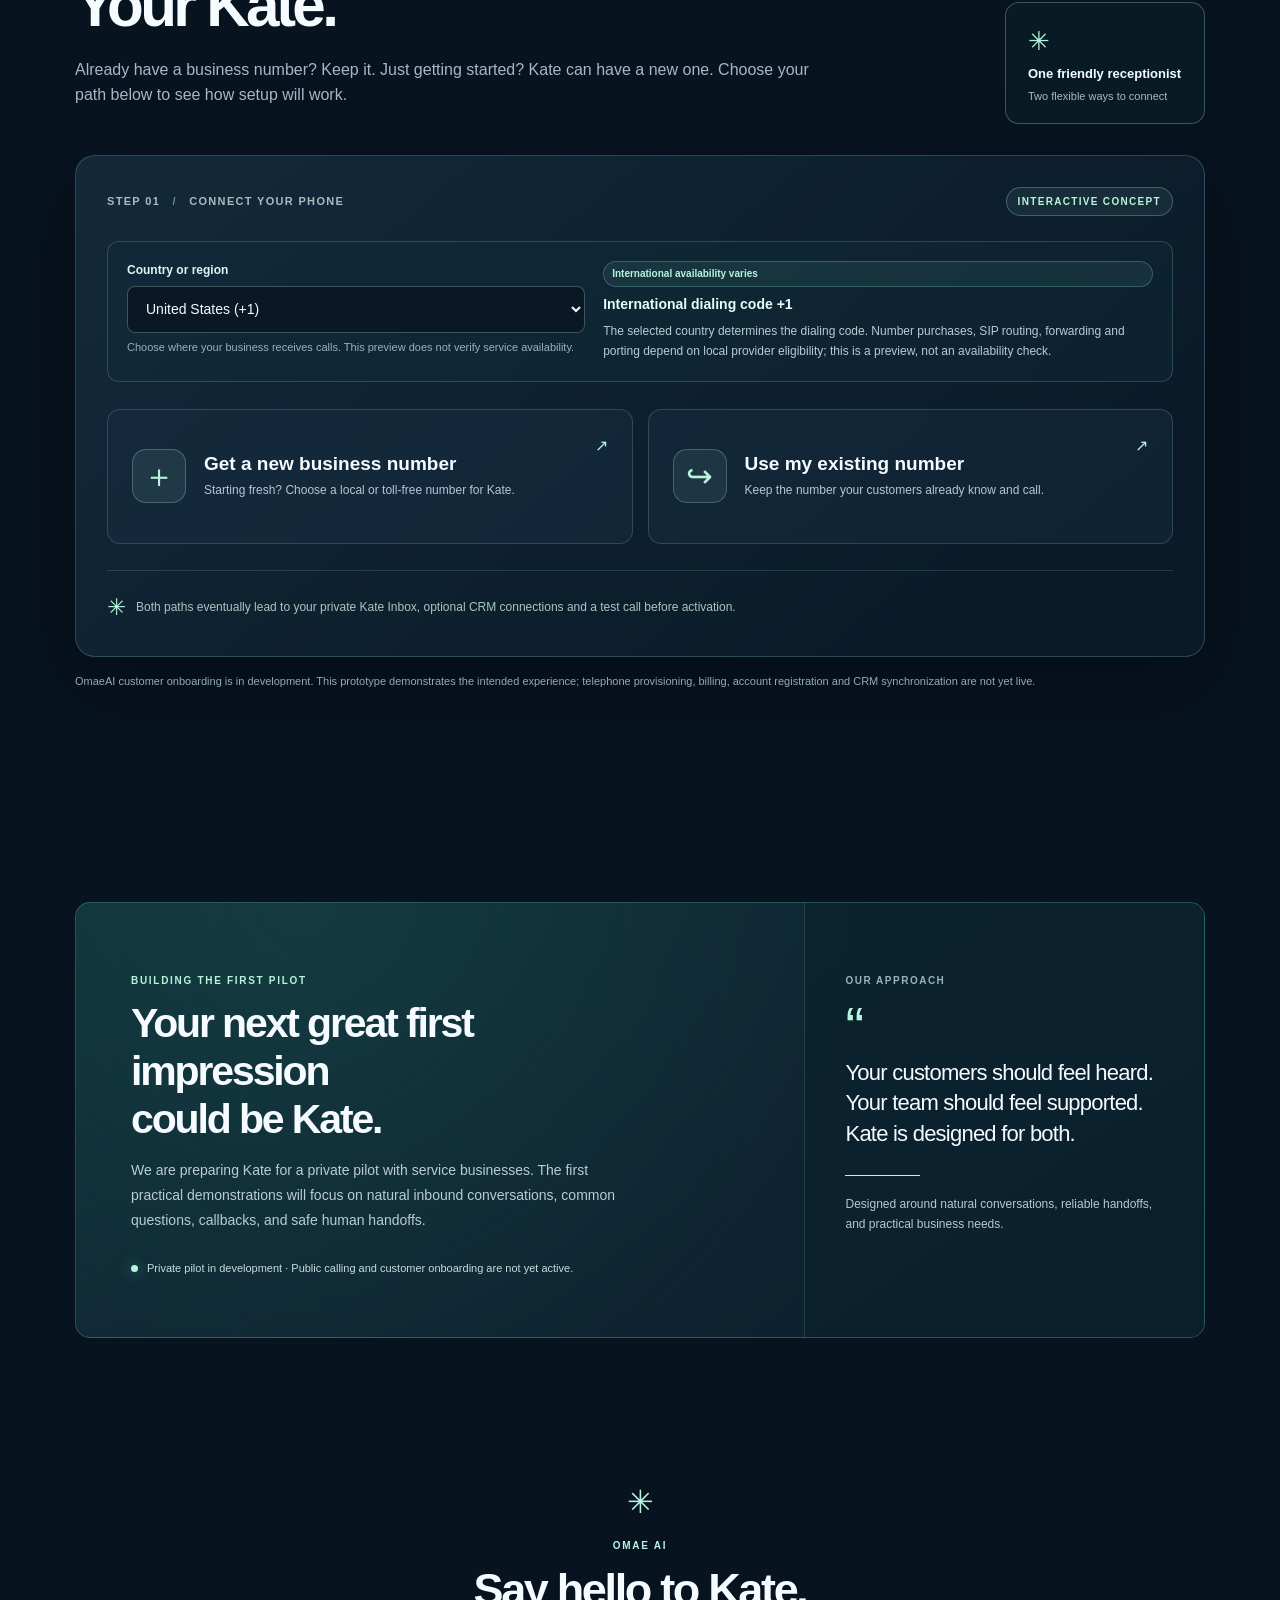
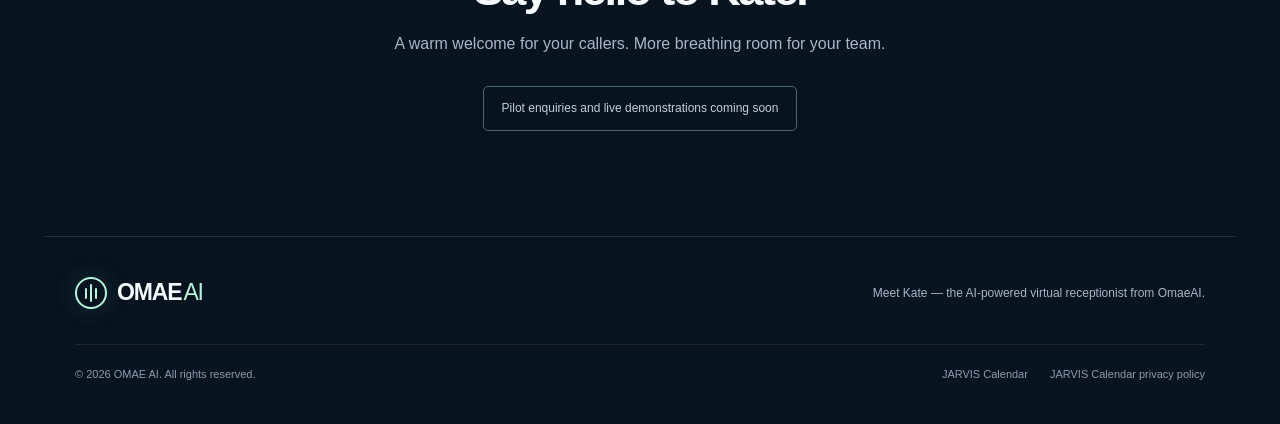
==== commit c9169fea: "Add English Spanish French site selector and international number setup preview" ====
--- a/index.html
+++ b/index.html
@@ -135,6 +135,23 @@
 .billing-caption{font-size:11.5px;color:#a8bac7;line-height:1.5;margin:6px 0 0}
 @media(max-width:800px){.price-guide{flex-direction:column;align-items:flex-start;gap:5px}.guide-savings{text-align:left}}
 </style>
+<style>
+/* Compact website language switch and international Hire Kate preview. */
+.site-header{gap:15px}.nav-links{gap:22px}.site-language-switch{display:flex;align-items:center;gap:8px;margin-left:auto;white-space:nowrap}
+.site-language-switch label{font-size:11px;color:#bbd1d5;font-weight:650}
+.site-language-switch select{padding:8px 10px;background:#122a39;border:1px solid #83b8b080;border-radius:8px;color:#f2fbfc;font:inherit;font-size:12px;cursor:pointer;max-width:122px}
+.site-language-switch select:focus-visible{outline:2px solid var(--mint);outline-offset:2px}
+.intl-country-row{display:grid;grid-template-columns:1fr 1.2fr;gap:18px;margin:0 0 27px;padding:19px;border-radius:12px;border:1px solid #a9c6ca3a;background:#102c3970}
+.intl-country-row .field-row select{max-width:100%;width:100%}
+.intl-country-context{display:flex;flex-direction:column;justify-content:center;gap:7px}
+.intl-country-context strong{font-size:14px;color:#e4fff5}.intl-country-context p{font-size:12px;line-height:1.65;color:#b6cbd4;margin:0}
+.intl-country-notice{font-size:12px;line-height:1.65;color:#a9c5ce;margin:0 0 20px}
+.intl-country-badge{display:inline-block;padding:4px 8px;border-radius:20px;background:#89e6ca14;border:1px solid #89e6ca44;color:#b8f4dd;font-size:10px;font-weight:700}
+.field-row[hidden]{display:none!important}
+@media(max-width:1040px){.nav-links{gap:12px;font-size:11px}.site-language-switch label{display:none}}
+@media(max-width:760px){.site-header{gap:8px}.site-language-switch{margin-left:auto}.site-language-switch select{font-size:11px;padding:8px 6px;max-width:110px}.intl-country-row{grid-template-columns:1fr;gap:11px;padding:14px}}
+@media(max-width:390px){.brand{font-size:18px}.nav-cta{padding:8px 8px}.site-language-switch select{max-width:93px}}
+</style>
 </head>
 <body>
 <a class="skip-link" href="#main">Skip to content</a>
@@ -145,6 +162,7 @@
 <span>OMAE<span class="brand-light">AI</span></span>
 </a>
 <nav aria-label="Primary" class="nav-links"><a href="#meet-kate">Meet Kate</a><a href="#hear-kate">Hear Kate</a><a href="#capabilities">What Kate can do</a><a href="#pricing">Pricing</a><a href="#hire-kate">Hire Kate</a></nav>
+<div class="site-language-switch"><label for="site-language-choice">Website language</label><select id="site-language-choice" aria-label="Website language"><option data-keep-language="true" value="en">English</option><option data-keep-language="true" value="es">Español</option><option data-keep-language="true" value="fr">Français</option></select></div>
 <a class="nav-cta" href="#hire-kate">Hire Kate ↗</a>
 </header>
 <main id="main">
@@ -279,6 +297,24 @@
 </div>
 <div class="onboard-panel">
 <div class="onboard-topline"><span>STEP 01 <span aria-hidden="true">/</span> CONNECT YOUR PHONE</span><span class="onboard-preview-pill">INTERACTIVE CONCEPT</span></div>
+<div class="intl-country-row">
+<div class="field-row"><label for="service-country">Country or region</label><select id="service-country" aria-describedby="service-country-hint">
+<option value="US" data-dial="+1">United States (+1)</option>
+<option value="CA" data-dial="+1">Canada (+1)</option>
+<option value="FR" data-dial="+33">France (+33)</option>
+<option value="GB" data-dial="+44">United Kingdom (+44)</option>
+<option value="ES" data-dial="+34">Spain (+34)</option>
+<option value="DE" data-dial="+49">Germany (+49)</option>
+<option value="AU" data-dial="+61">Australia (+61)</option>
+<option value="KE" data-dial="+254">Kenya (+254)</option>
+<option value="IN" data-dial="+91">India (+91)</option>
+<option value="PT" data-dial="+351">Portugal (+351)</option>
+<option value="NG" data-dial="+234">Nigeria (+234)</option>
+<option value="ZA" data-dial="+27">South Africa (+27)</option>
+<option value="OTHER" data-dial="">Other country / request review</option>
+</select><small class="field-hint" id="service-country-hint">Choose where your business receives calls. This preview does not verify service availability.</small></div>
+<div class="intl-country-context"><span class="intl-country-badge">International availability varies</span><strong id="service-dial-code">International dialing code +1</strong><p id="service-country-context">The selected country determines the dialing code and the setup information shown below. Numbers, SIP connections, forwarding and porting must be checked with local providers before activation.</p></div>
+</div>
 <div aria-label="Choose how your business will connect its phone number" class="onboard-options" role="group">
 <button aria-controls="new-number-panel" aria-pressed="false" class="onboard-option" data-onboard="new" id="option-new" type="button">
 <span aria-hidden="true" class="onboard-option-icon">＋</span><span class="onboard-option-content"><strong>Get a new business number</strong><small>Starting fresh? Choose a local or toll-free number for Kate.</small></span><span aria-hidden="true" class="onboard-option-arrow">↗</span>
@@ -291,7 +327,7 @@
 <div class="onboard-flow-head"><div><span class="flow-kicker">NEW NUMBER SETUP</span><h3>Let's find Kate a business line.</h3><p>These preferences help us prepare a number search when live onboarding opens.</p></div><span class="onboard-step-tag">STEP 02 / PREFERENCES</span></div>
 <form class="onboard-form" id="new-number-form" novalidate="">
 <fieldset aria-label="Number type" class="number-kind"><legend>What kind of number would you like?</legend><label class="kind-option"><input checked="" name="number-kind" type="radio" value="local"/> <span>Local number</span></label><label class="kind-option"><input name="number-kind" type="radio" value="tollfree"/> <span>Toll-free number</span></label></fieldset>
-<div class="field-row"><label for="area-code">Preferred area code <small>(optional)</small></label><input aria-describedby="area-code-hint" autocomplete="off" id="area-code" inputmode="numeric" maxlength="3" pattern="[0-9]{3}" placeholder="e.g. 612"/><small class="field-hint" id="area-code-hint">Area-code preferences are not guaranteed. Availability will depend on the phone provider.</small></div>
+<div class="field-row" id="area-code-row"><label for="area-code">Preferred area code <small>(optional)</small></label><input aria-describedby="area-code-hint" autocomplete="off" id="area-code" inputmode="numeric" maxlength="3" pattern="[0-9]{3}" placeholder="e.g. 612"/><small class="field-hint" id="area-code-hint">Area-code preferences are not guaranteed. Availability will depend on the phone provider.</small></div>
 <button class="button button-primary setup-button" type="submit">Preview my setup <span aria-hidden="true">↗</span></button>
 </form>
 </div>
@@ -299,7 +335,7 @@
 <div class="onboard-flow-head"><div><span class="flow-kicker">EXISTING NUMBER SETUP</span><h3>Keep the number people already call.</h3><p>We'll guide you through an authorized connection with your phone provider.</p></div><span class="onboard-step-tag">STEP 02 / CONNECTION</span></div>
 <form class="onboard-form" id="existing-number-form">
 <div class="onboard-fields"><div class="field-row"><label for="company-phone">Business phone number</label><input aria-describedby="existing-number-hint" autocomplete="off" id="company-phone" inputmode="tel" placeholder="(612) 555-0100" type="tel"/><small class="field-hint" id="existing-number-hint">Enter a sample number for this preview. No verification or routing changes will occur.</small></div>
-<div class="field-row"><label for="phone-provider">Current phone provider</label><select id="phone-provider" required=""><option value="">Select your provider</option><option>Vonage</option><option>RingCentral</option><option>Nextiva</option><option>Google Voice</option><option>Microsoft Teams Phone</option><option>Other / not sure</option></select><small class="field-hint">The available setup methods vary by provider.</small></div></div>
+<div class="field-row"><label for="phone-provider">Current phone provider</label><select id="phone-provider" required=""><option value="">Select your provider</option><option>Vonage</option><option>RingCentral</option><option>Nextiva</option><option>Google Voice</option><option>Microsoft Teams Phone</option><option>Other / not sure</option><option>Other international provider</option></select><small class="field-hint">The available setup methods vary by provider.</small></div></div>
 <fieldset class="connection-method"><legend>How would you like Kate to answer?</legend><label><input checked="" name="connection-method" type="radio" value="forward"/> Forward calls to Kate <small>Typically the easiest first step</small></label><label><input name="connection-method" type="radio" value="integrate"/> Connect my phone system <small>For compatible SIP or PBX systems</small></label><label><input name="connection-method" type="radio" value="port"/> Transfer (port) my number <small>Move an eligible number to a supported provider, subject to approval</small></label></fieldset>
 <p class="port-help" id="port-help" hidden><strong>Porting is a separate process.</strong> We would verify ownership and provider eligibility, obtain authorization, explain timing and possible service impacts, and confirm the number remains active with your current provider until the transfer is scheduled. This preview cannot submit a port request.</p>
 <button class="button button-primary setup-button" type="submit">Preview connection steps <span aria-hidden="true">↗</span></button>
@@ -424,5 +460,112 @@
 </script>
 
 
+<script>
+/* Internationalized phone-number setup is deliberately a local preview only. */
+(() => {
+'use strict';
+const country=document.getElementById('service-country');
+const selected=()=>country.options[country.selectedIndex];
+const dial=()=>selected()?.dataset.dial || '';
+const code=()=>country.value;
+const getLang=()=>window.omaeaiLanguage?.get() || (new URLSearchParams(location.search).get('lang')||'en');
+const L=(en,es,fr)=>getLang()==='fr'?fr:getLang()==='es'?es:en;
+const numberForm=document.getElementById('new-number-form');
+const existingForm=document.getElementById('existing-number-form');
+const areaRow=document.getElementById('area-code-row');
+const area=document.getElementById('area-code');
+const phone=document.getElementById('company-phone');
+const hint=document.getElementById('existing-number-hint');
+const dialLabel=document.getElementById('service-dial-code');
+const countryContext=document.getElementById('service-country-context');
+const result=document.getElementById('onboard-result');
+const resultTitle=document.getElementById('onboard-result-title');
+const summary=document.getElementById('onboard-result-summary');
+const steps=document.getElementById('onboard-result-steps');
+const providerChoice=document.getElementById('phone-provider');
+const countryName=()=>selected().textContent.split(' (')[0];
+function refresh(){
+ const intl=code()!=='US'&&code()!=='CA';
+ const tollfree=document.querySelector('input[name="number-kind"][value="tollfree"]');
+ const local=document.querySelector('input[name="number-kind"][value="local"]');
+ tollfree.disabled=intl;
+ if(intl&&tollfree.checked){local.checked=true;local.dispatchEvent(new Event('change',{bubbles:true}));}
+ areaRow.hidden=intl;
+ area.disabled=intl||(tollfree.checked);
+ if(intl)area.value='';
+ dialLabel.textContent=dial()?L('International dialing code ','Prefijo internacional ','Indicatif international ')+dial():L('Country requires manual review','El país requiere revisión manual','Le pays nécessite une vérification manuelle');
+ countryContext.textContent=L(
+ 'The selected country determines the dialing code. Number purchases, SIP routing, forwarding and porting depend on local provider eligibility; this is a preview, not an availability check.',
+ 'El país elegido determina el prefijo. Comprar números, conectar SIP, desviar y portar depende de la elegibilidad del proveedor local. Esta demostración no comprueba la disponibilidad.',
+ "Le pays choisi détermine l'indicatif. L'achat de numéros, le routage SIP, le transfert d'appels et le portage dépendent de l'opérateur local. Ceci n'est pas une vérification de disponibilité."
+ );
+ hint.textContent=L('Enter a sample number starting with '+(dial()||'the international code, for example +33')+'. No verification or routing changes will occur.',
+ 'Introduce un número de ejemplo que empiece por '+(dial()||'el prefijo internacional, por ejemplo +33')+'. No se verificará ni se modificarán las llamadas.',
+ "Saisissez un numéro d'exemple commençant par "+(dial()||"l'indicatif international, par exemple +33")+". Aucun appel ni routage ne sera modifié."
+ );
+ phone.placeholder=(code()==='FR'?'+33 1 23 45 67 89':code()==='GB'?'+44 20 1234 5678':code()==='KE'?'+254 20 123 4567':code()==='CA'?'+1 416 555 0100':code()==='US'?'+1 612 555 0100':(dial()||'+33')+' …');
+ phone.value='';
+ result.hidden=true;
+}
+const browserRegion=(navigator.language||'en-US').split('-')[1]?.toUpperCase()||'US';
+if([...country.options].some(o=>o.value===browserRegion))country.value=browserRegion;
+country.addEventListener('change',refresh);
+document.addEventListener('omaeai-language-changed',refresh);
+refresh();
+function display(title,details,items){
+ resultTitle.textContent=title;summary.textContent=details;steps.replaceChildren();
+ items.forEach(item=>{const li=document.createElement('li');li.textContent=item;steps.appendChild(li)});
+ result.hidden=false;
+ result.scrollIntoView({behavior:window.matchMedia('(prefers-reduced-motion: reduce)').matches?'auto':'smooth',block:'nearest'});
+}
+const chosen=name=>document.getElementById('option-'+name).getAttribute('aria-pressed')==='true';
+numberForm.addEventListener('submit',event=>{
+ event.preventDefault();event.stopImmediatePropagation();
+ if(!chosen('new'))return;
+ const kind=document.querySelector('input[name="number-kind"]:checked')?.value||'local';
+ const digits=area.value.trim();
+ if(!areaRow.hidden&&kind==='local'&&digits&&!/^[0-9]{3}$/.test(digits)){area.setCustomValidity(L('Enter three digits or leave blank.','Introduce tres dígitos o deja el campo vacío.','Saisissez trois chiffres ou laissez le champ vide.'));area.reportValidity();area.setCustomValidity('');return;}
+ display(
+ L('New business number — setup preview','Nuevo número comercial: vista previa','Nouveau numéro professionnel : aperçu'),
+ L('Country: ','País: ','Pays : ')+countryName()+'. '+(kind==='tollfree'?L('Toll-free preference.','Preferencia por un número gratuito.','Préférence pour un numéro gratuit.'):L('Local-number preference.','Preferencia por un número local.','Préférence pour un numéro local.'))+' '+L('No inventory was checked.','No se ha consultado la disponibilidad.','Aucun stock de numéros n’a été consulté.'),
+ [
+ L('Create a secure OmaeAI account and select a subscription.','Crea una cuenta segura de OmaeAI y selecciona un plan.','Créez un compte OmaeAI sécurisé et choisissez un abonnement.'),
+ L('Check number inventory, required local documents, and carrier eligibility in the selected country.','Comprueba números disponibles, documentos locales requeridos y elegibilidad del operador.','Vérifiez les numéros disponibles, les documents locaux requis et l’admissibilité de l’opérateur.'),
+ L('Review any country-specific charges and approve assignment of an eligible number.','Revisa los cargos específicos del país y autoriza la asignación de un número elegible.','Vérifiez les frais propres au pays et approuvez l’attribution d’un numéro admissible.'),
+ L('Train Kate, complete a test call, and explicitly approve activation.','Configura a Kate, realiza una llamada de prueba y autoriza la activación.','Formez Kate, effectuez un appel test et approuvez explicitement l’activation.')
+ ]);
+},true);
+existingForm.addEventListener('submit',event=>{
+ event.preventDefault();event.stopImmediatePropagation();
+ if(!chosen('existing'))return;
+ const raw=phone.value.trim();
+ const cleaned=raw.replace(/[\s().-]/g,'');
+ if(!/^\+[1-9]\d{6,14}$/.test(cleaned) || (dial()&&!cleaned.startsWith(dial()))) {
+ phone.setCustomValidity(L('Enter a sample number with the selected country code (e.g. +33 1 23 45 67 89), 7 to 15 digits in total.','Introduce un número de ejemplo con el prefijo del país elegido (p. ej., +33 1 23 45 67 89), entre 7 y 15 dígitos.','Saisissez un numéro d’exemple avec l’indicatif du pays choisi (p. ex. +33 1 23 45 67 89), entre 7 et 15 chiffres.'));
+ phone.reportValidity();phone.setCustomValidity('');return;
+ }
+ if(!providerChoice.value){providerChoice.reportValidity();return;}
+ const method=document.querySelector('input[name="connection-method"]:checked')?.value||'integrate';
+ const methodLabel=method==='port'?L('number porting','portabilidad del número','portage du numéro'):method==='forward'?L('call forwarding','desvío de llamadas','transfert d’appels'):L('SIP / phone-system integration','integración SIP o central telefónica','intégration SIP ou système téléphonique');
+ const provider=providerChoice.value;
+ display(
+ L('Keep your current number — preview','Conserva tu número actual: vista previa','Conservez votre numéro actuel : aperçu'),
+ L('Example number ending in ','Número de ejemplo que termina en ','Exemple de numéro se terminant par ')+cleaned.slice(-4)+'. '+L('Country: ','País: ','Pays : ')+countryName()+'. '+L('Provider: ','Proveedor: ','Opérateur : ')+provider+'. '+L('Method: ','Método: ','Méthode : ')+methodLabel+'.',
+ method==='port'?[
+ L('Verify number ownership, country-specific porting eligibility, and receiving-provider support.','Verifica la titularidad, la elegibilidad de portabilidad en el país y la compatibilidad del receptor.','Vérifiez la propriété, l’admissibilité locale au portage et la compatibilité de l’opérateur destinataire.'),
+ L('Obtain the legally required authorization and documents through a secure process.','Obtén autorización y documentos necesarios por un proceso seguro.','Obtenez les autorisations et documents nécessaires via une procédure sécurisée.'),
+ L('Confirm fees, estimated timeline, and continuity requirements; keep the current service active until the transfer is scheduled.','Confirma cargos, plazos y continuidad; conserva el servicio actual hasta programar el traslado.','Confirmez les frais, délais et exigences de continuité ; conservez le service actuel jusqu’au portage prévu.'),
+ L('Test Kate and authorize activation after the transfer is confirmed.','Prueba a Kate y autoriza la activación tras confirmar el traslado.','Testez Kate et autorisez l’activation après confirmation du portage.')
+ ]:[
+ L('Verify that you control the existing number and that your provider supports the selected method.','Verifica la titularidad del número y que tu proveedor admite el método elegido.','Vérifiez que vous contrôlez le numéro et que votre opérateur prend en charge la méthode choisie.'),
+ method==='forward'?L('Confirm domestic or international forwarding availability and potential carrier charges.','Comprueba si el desvío local o internacional está disponible y sus posibles cargos.','Vérifiez si le transfert local ou international est disponible et ses éventuels coûts.'):L('Check SIP/PBX compatibility, technical routing, and administrator approvals.','Comprueba compatibilidad SIP/PBX, enrutamiento y permisos del administrador.','Vérifiez la compatibilité SIP/PBX, le routage technique et les autorisations administratives.'),
+ L('Set Kate’s business knowledge, language settings, human fallback, and privacy permissions.','Configura los conocimientos, idiomas, transferencia a personas y permisos de privacidad de Kate.','Configurez les connaissances de Kate, ses langues, ses transferts vers un humain et ses autorisations de confidentialité.'),
+ L('Test the incoming route and explicitly approve service activation.','Prueba la ruta de entrada y autoriza expresamente la activación.','Testez l’acheminement des appels entrants et approuvez explicitement l’activation.')
+ ]);
+},true);
+})();
+</script>
+<script src="./site-languages.js" defer></script>
+
 </body>
 </html>
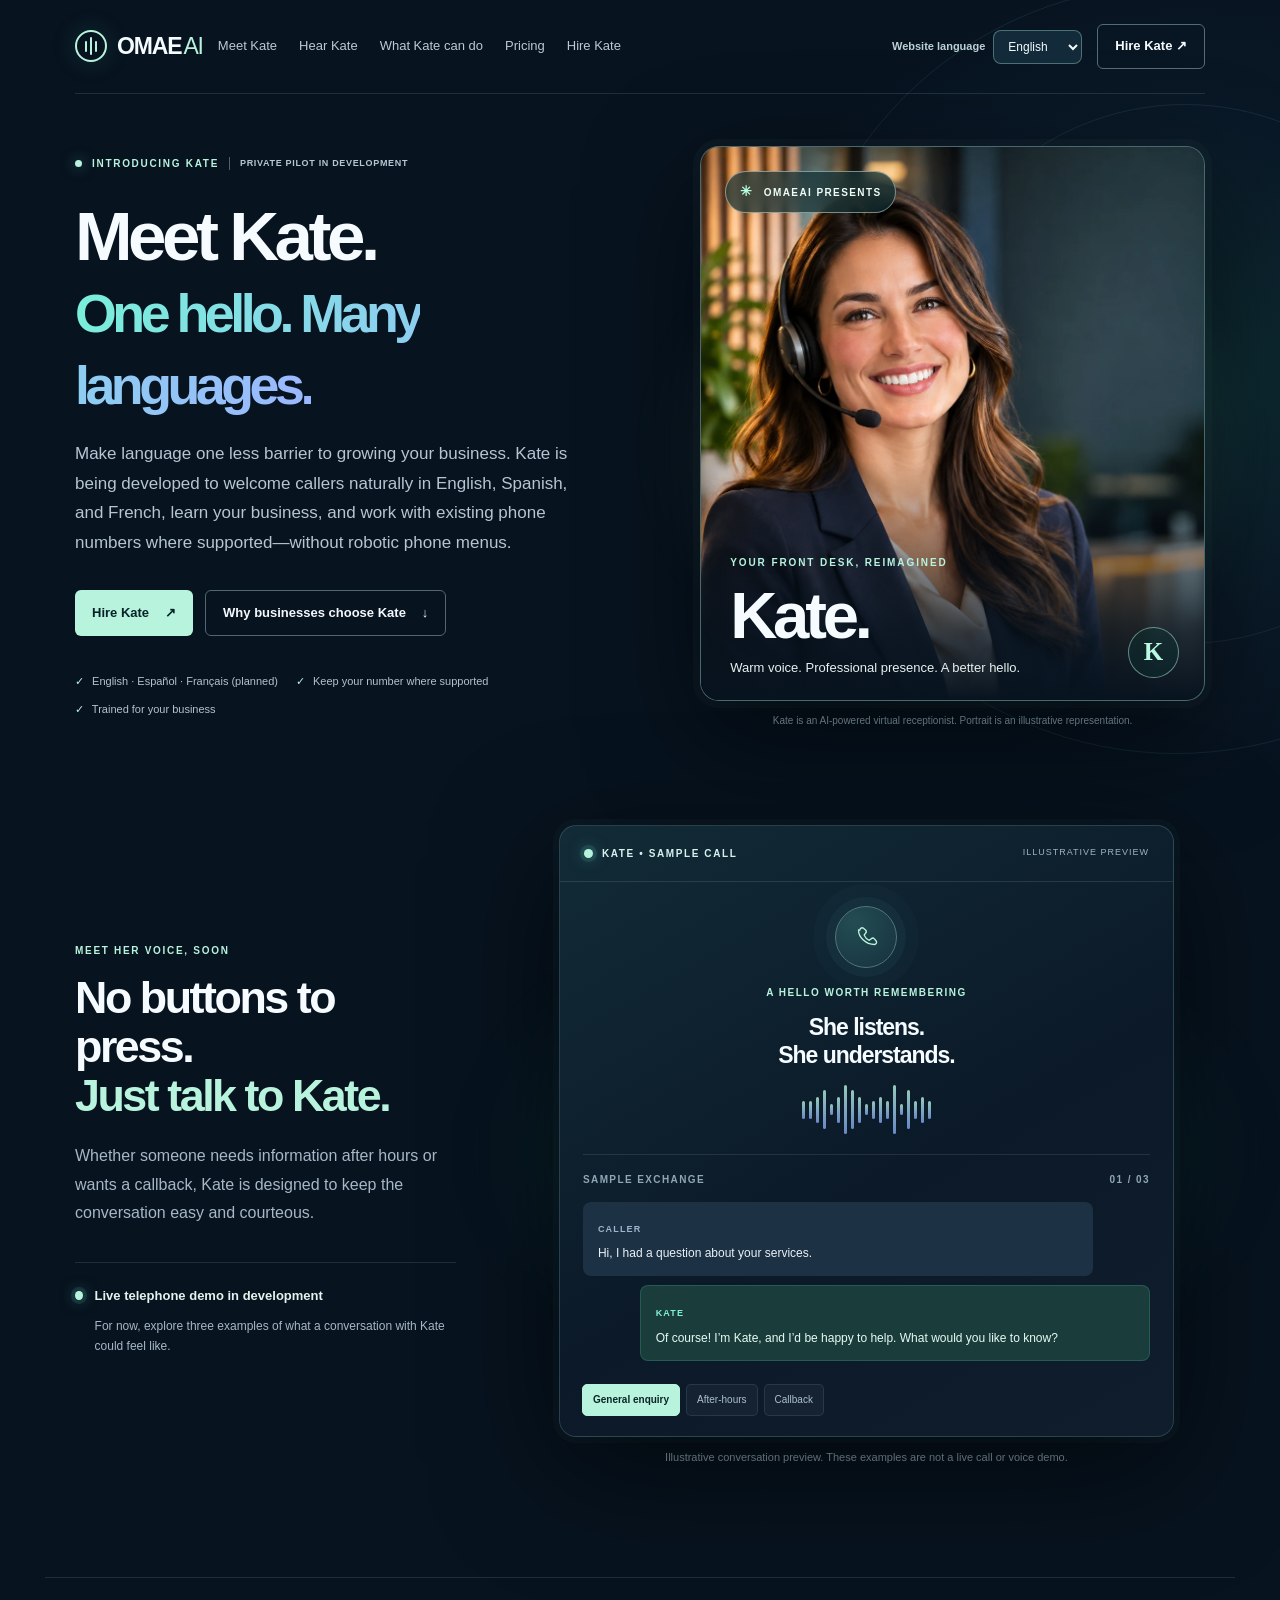
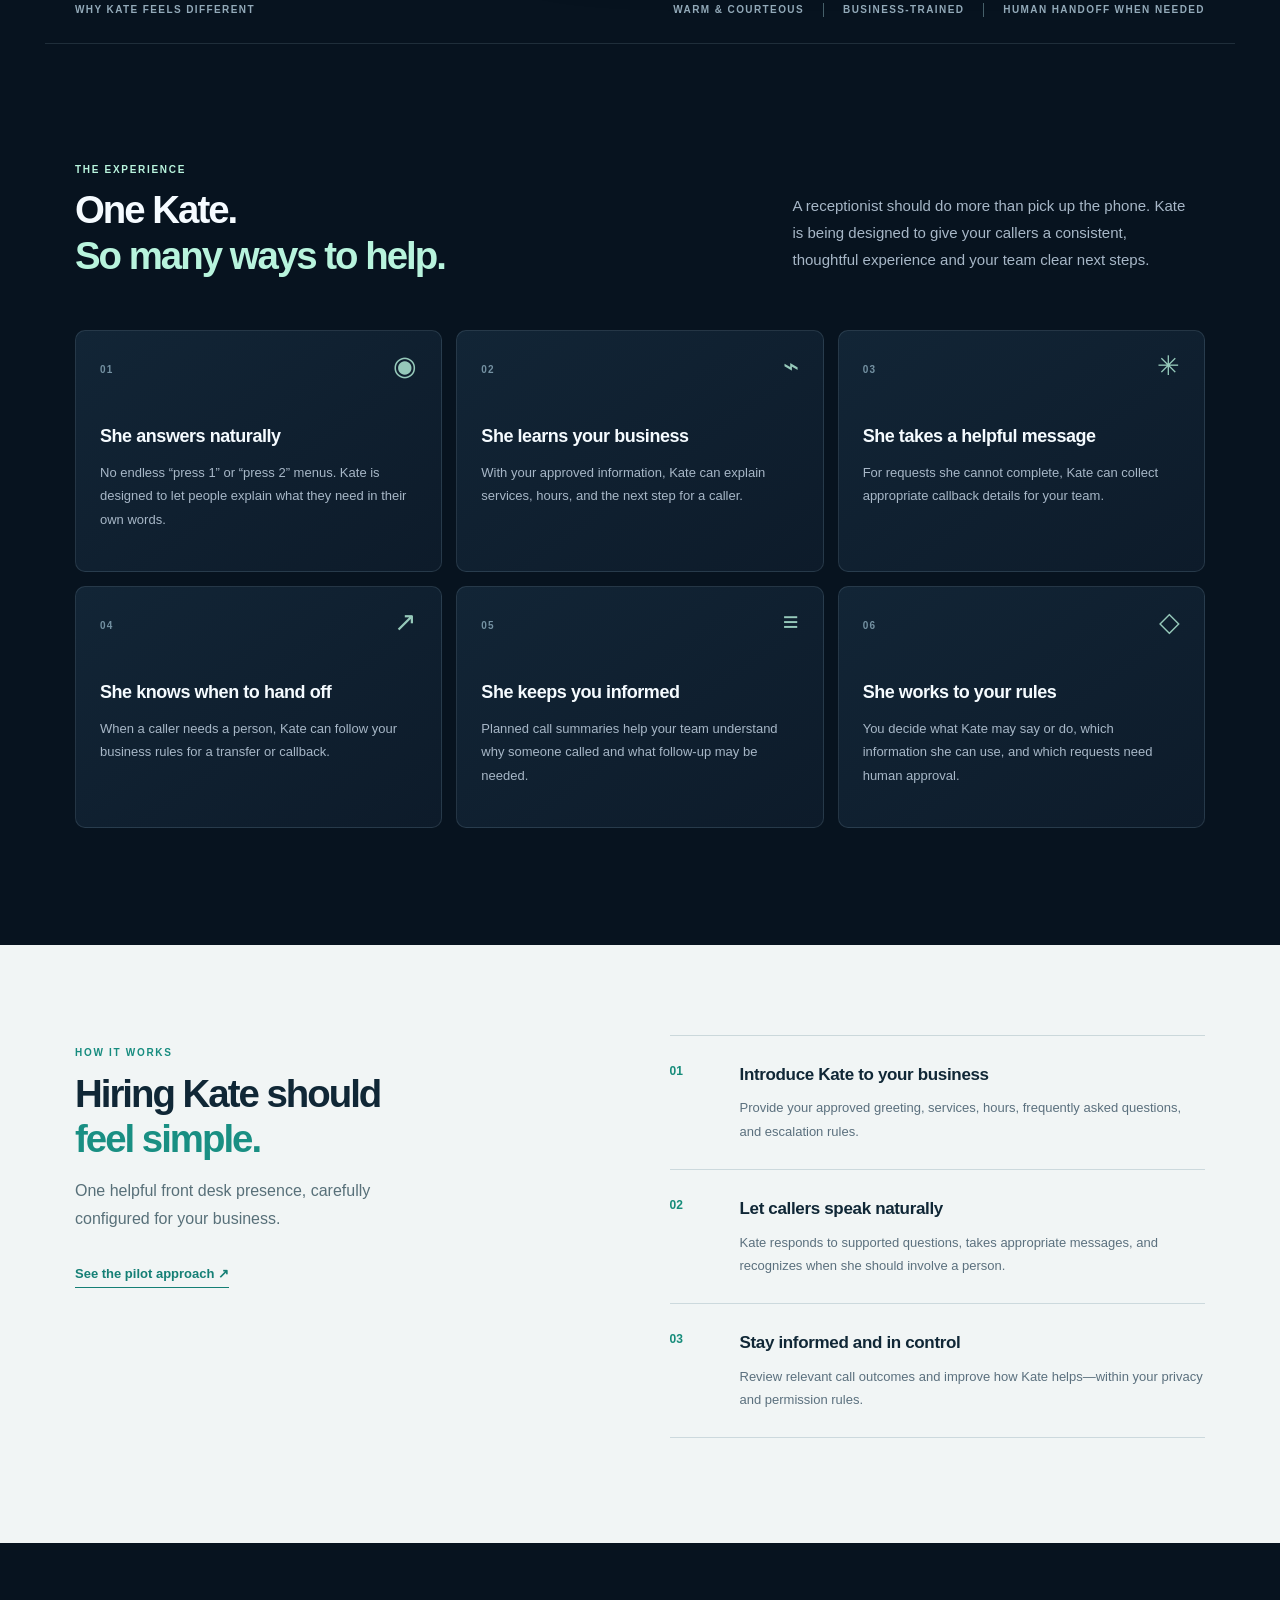
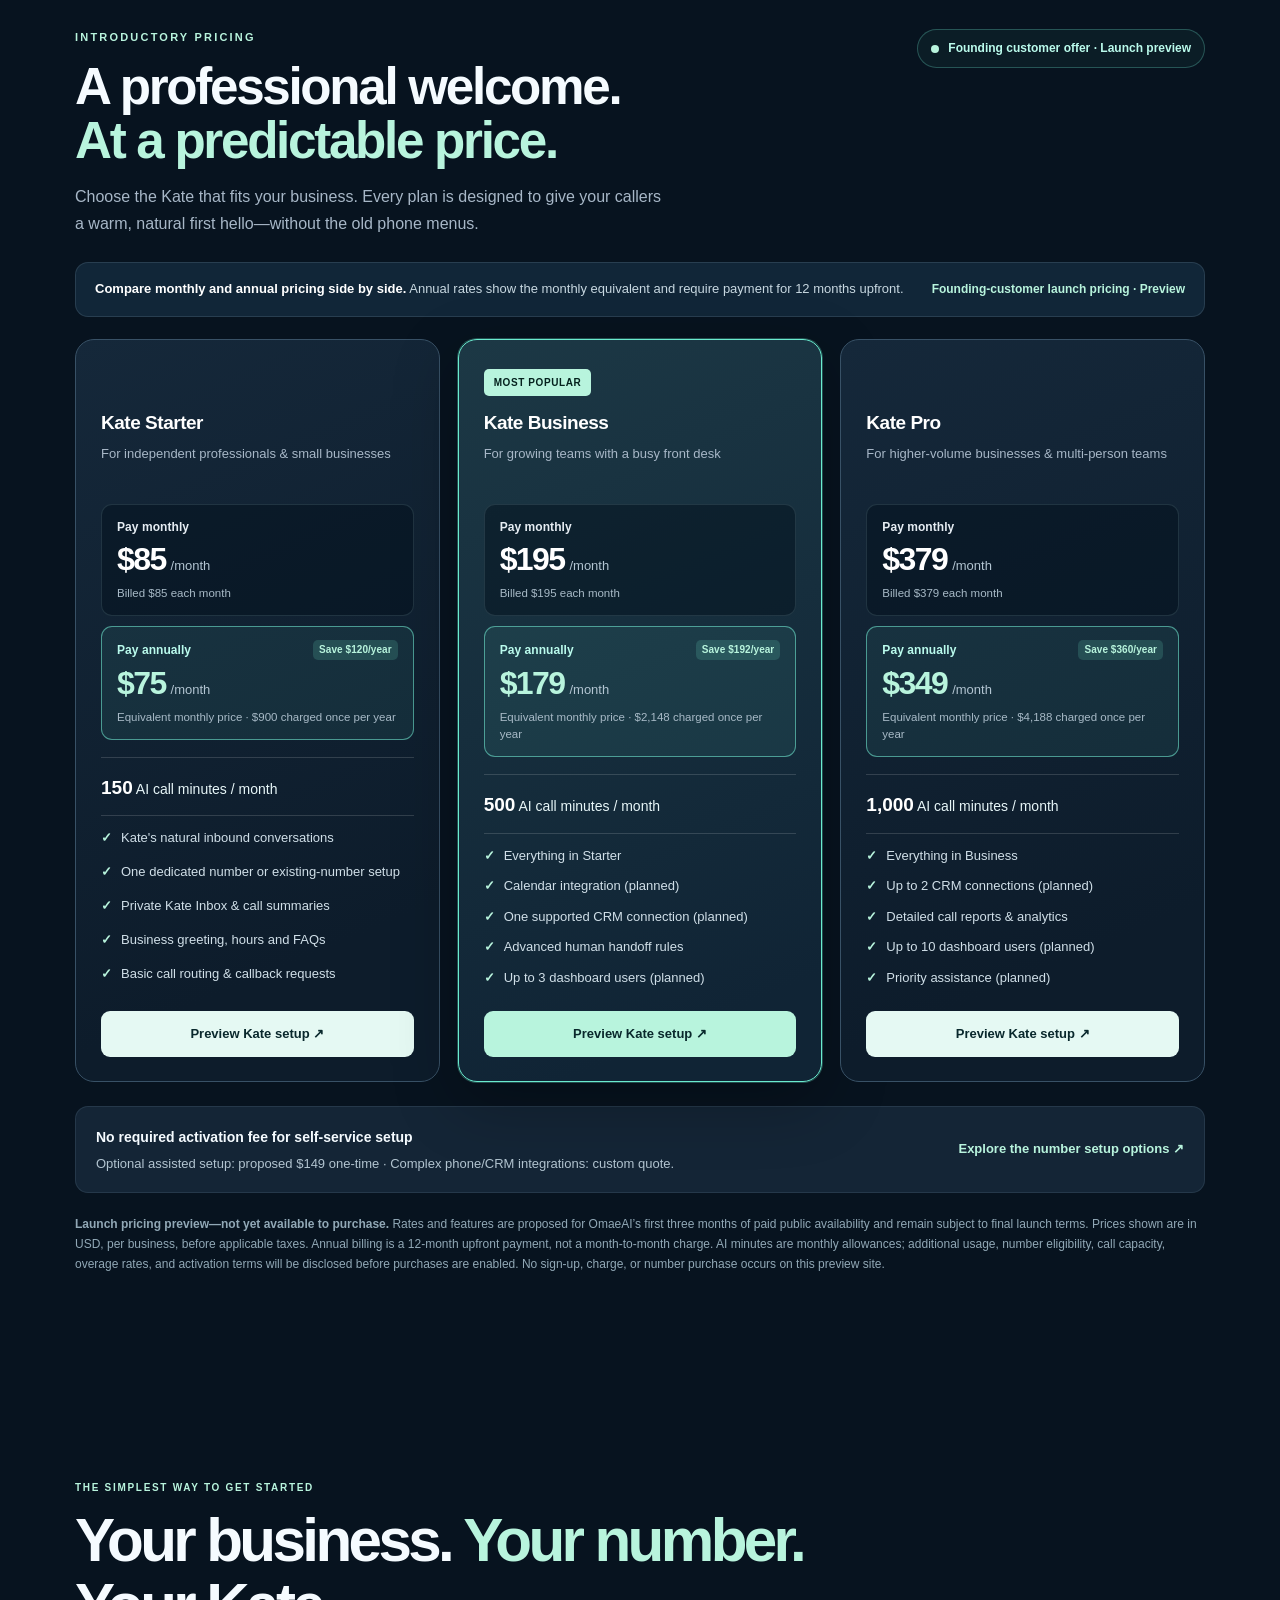
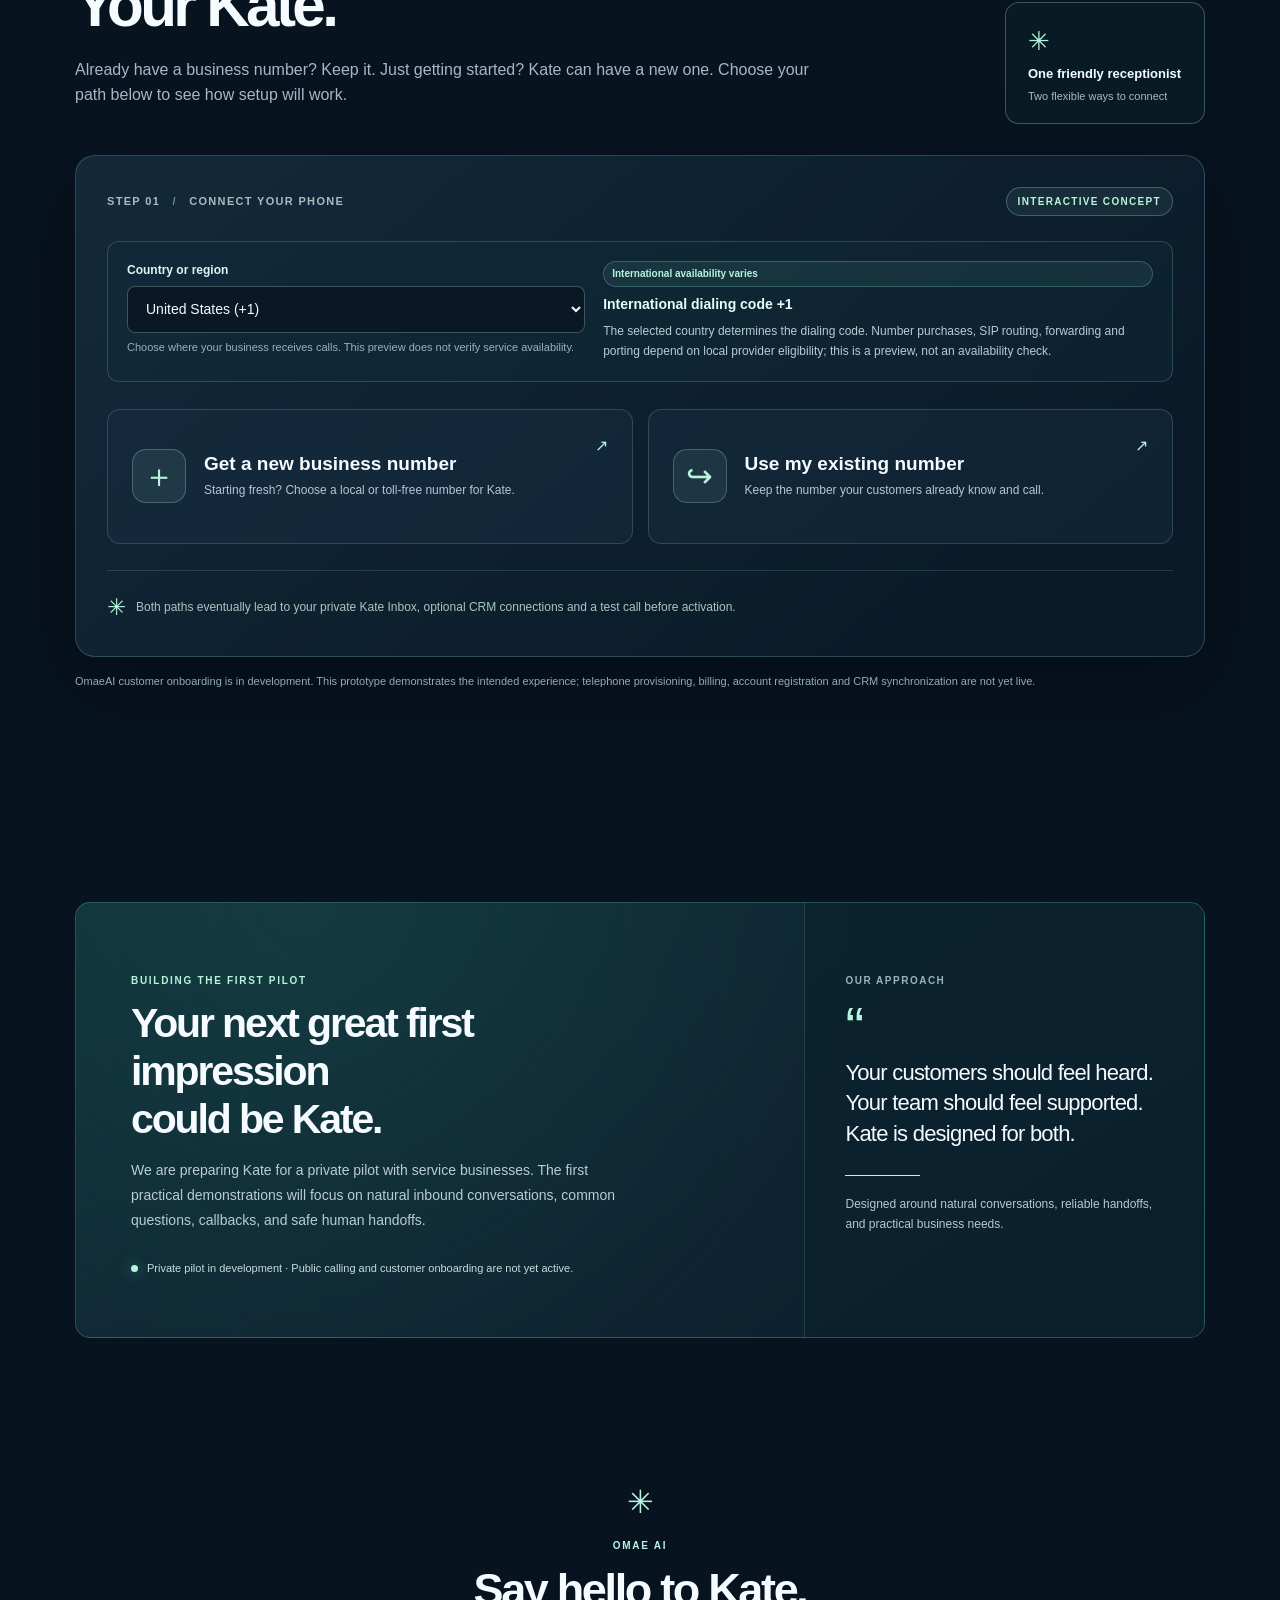
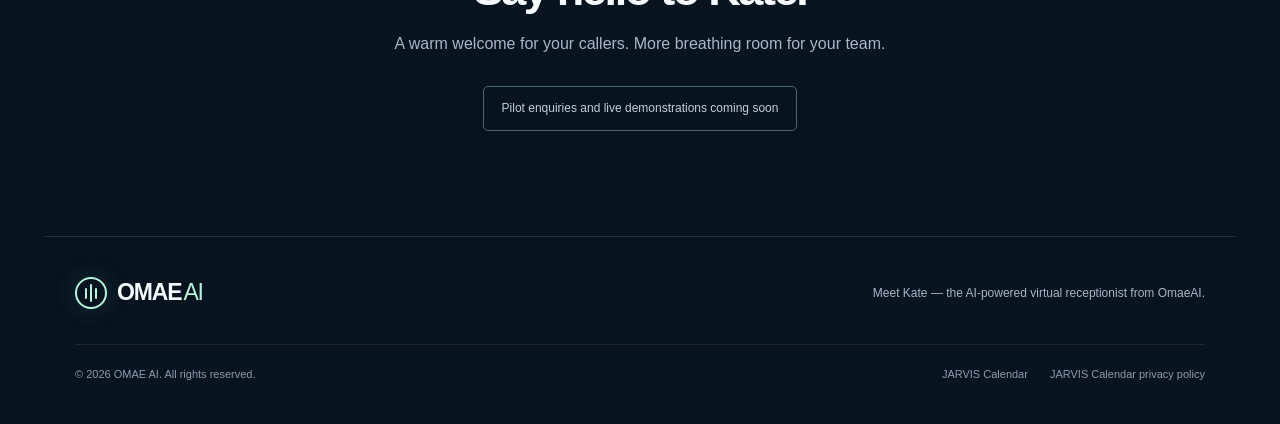
==== commit 79043250: "Position Kate as a multilingual receptionist in homepage hero" ====
--- a/index.html
+++ b/index.html
@@ -6,8 +6,8 @@
 <meta content="width=device-width, initial-scale=1" name="viewport"/>
 <meta content="dark" name="color-scheme"/>
 <meta content="#07131f" name="theme-color"/>
-<meta content="Meet Kate, the virtual receptionist from OmaeAI. A warm, professional voice for your business—natural conversations, no phone trees. Private pilot in development." name="description"/>
-<title>Meet Kate | Your new receptionist | OmaeAI</title>
+<meta content="Meet Kate, the multilingual AI receptionist OmaeAI is developing for businesses. Natural conversations in English, Spanish and French are planned. Existing-number options subject to provider support. Private pilot in development." name="description"/>
+<title>Meet Kate | Multilingual AI Receptionist | OmaeAI</title>
 <style>:root{color-scheme:dark;--bg:#07131f;--bg2:#0b1b29;--panel:#101f2e;--surface:#142536;--line:rgba(190,224,235,.13);--text:#f5fbff;--muted:#a7b7c7;--soft:#d9e7ef;--mint:#72eed4;--blue:#a3bcff;--max:1190px}
 *{box-sizing:border-box}html{scroll-behavior:smooth}body{margin:0;background:var(--bg);color:var(--text);font:16px/1.55 -apple-system,BlinkMacSystemFont,"Segoe UI",Inter,Roboto,Helvetica,Arial,sans-serif;-webkit-font-smoothing:antialiased}button,a{font:inherit}button{cursor:pointer}a{color:inherit;text-decoration:none}a:focus-visible,button:focus-visible{outline:3px solid var(--mint);outline-offset:3px}::selection{background:var(--mint);color:#08141c}.site-shell{overflow:hidden}.section-wrap{max-width:var(--max);margin:0 auto;padding-left:30px;padding-right:30px}.skip-link{position:absolute;left:8px;top:-100px;z-index:20;padding:10px 18px;color:#001;background:var(--mint)}.skip-link:focus{top:8px}
 .site-header{max-width:calc(var(--max) - 60px);margin:auto;min-height:94px;display:flex;align-items:center;justify-content:space-between;gap:25px;position:relative;z-index:3;border-bottom:1px solid var(--line)}.brand{display:inline-flex;align-items:center;gap:10px;font-size:23px;letter-spacing:-.05em;font-weight:800;white-space:nowrap}.brand-light{font-weight:400;color:var(--mint);margin-left:2px}.brand-mark{width:32px;height:32px;border:2px solid var(--mint);border-radius:50%;display:flex;align-items:center;justify-content:center;gap:3px;position:relative;box-shadow:0 0 28px #72eed422}.brand-mark span{width:2px;background:var(--mint);border-radius:4px;height:11px}.brand-mark span:nth-child(2){height:18px}.nav-links{display:flex;gap:34px;color:#bbc9d5;font-size:13px}.nav-links a:hover,.footer-bottom a:hover{color:var(--mint)}.nav-cta{font-weight:700;font-size:13px;padding:11px 17px;border:1px solid #536c76;border-radius:6px;white-space:nowrap}.nav-cta:hover{border-color:var(--mint);color:var(--mint)}
@@ -152,6 +152,13 @@
 @media(max-width:760px){.site-header{gap:8px}.site-language-switch{margin-left:auto}.site-language-switch select{font-size:11px;padding:8px 6px;max-width:110px}.intl-country-row{grid-template-columns:1fr;gap:11px;padding:14px}}
 @media(max-width:390px){.brand{font-size:18px}.nav-cta{padding:8px 8px}.site-language-switch select{max-width:93px}}
 </style>
+<style>
+/* Language-first brand positioning: keep the original portrait and layout. */
+.hero h1 em{font-size:clamp(37px,4.2vw,63px);line-height:1.12}
+.hero-proof{max-width:580px;gap:12px 18px}
+.hero-proof span{line-height:1.45}
+@media(max-width:700px){.hero h1 em{font-size:clamp(35px,8.3vw,53px)}.hero-proof{gap:10px 14px}}
+</style>
 </head>
 <body>
 <a class="skip-link" href="#main">Skip to content</a>
@@ -171,10 +178,10 @@
 <div aria-hidden="true" class="hero-orbit orb-b"></div>
 <div class="hero-copy">
 <div class="eyebrow"><span aria-hidden="true" class="status-dot"></span> INTRODUCING KATE <span class="eyebrow-pilot">PRIVATE PILOT IN DEVELOPMENT</span></div>
-<h1 id="hero-title">Meet Kate.<br/><em>Your new receptionist.</em></h1>
-<p class="hero-subtitle">She greets your callers with warmth, listens to what they need, and helps move conversations forward—without robotic phone menus. Kate is the professional first hello we are building for your business.</p>
+<h1 id="hero-title">Meet Kate.<br/><em>One hello. Many languages.</em></h1>
+<p class="hero-subtitle">Make language one less barrier to growing your business. Kate is being developed to welcome callers naturally in English, Spanish, and French, learn your business, and work with existing phone numbers where supported—without robotic phone menus.</p>
 <div class="hero-actions"><a class="button button-primary" href="#hire-kate">Hire Kate <span aria-hidden="true">↗</span></a><a class="button button-outline" href="#capabilities">Why businesses choose Kate <span aria-hidden="true">↓</span></a></div>
-<div aria-label="Design priorities" class="hero-proof"><span><span class="proof-icon">✓</span> A professional first impression</span><span><span class="proof-icon">✓</span> No phone trees</span><span><span class="proof-icon">✓</span> Designed for 24/7 availability</span></div>
+<div aria-label="Kate benefits" class="hero-proof"><span><span class="proof-icon">✓</span> English · Español · Français (planned)</span><span><span class="proof-icon">✓</span> Keep your number where supported</span><span><span class="proof-icon">✓</span> Trained for your business</span></div>
 </div>
 <div aria-label="Meet Kate, the virtual receptionist" class="kate-portrait-wrap">
 <div aria-hidden="true" class="portrait-glow"></div>
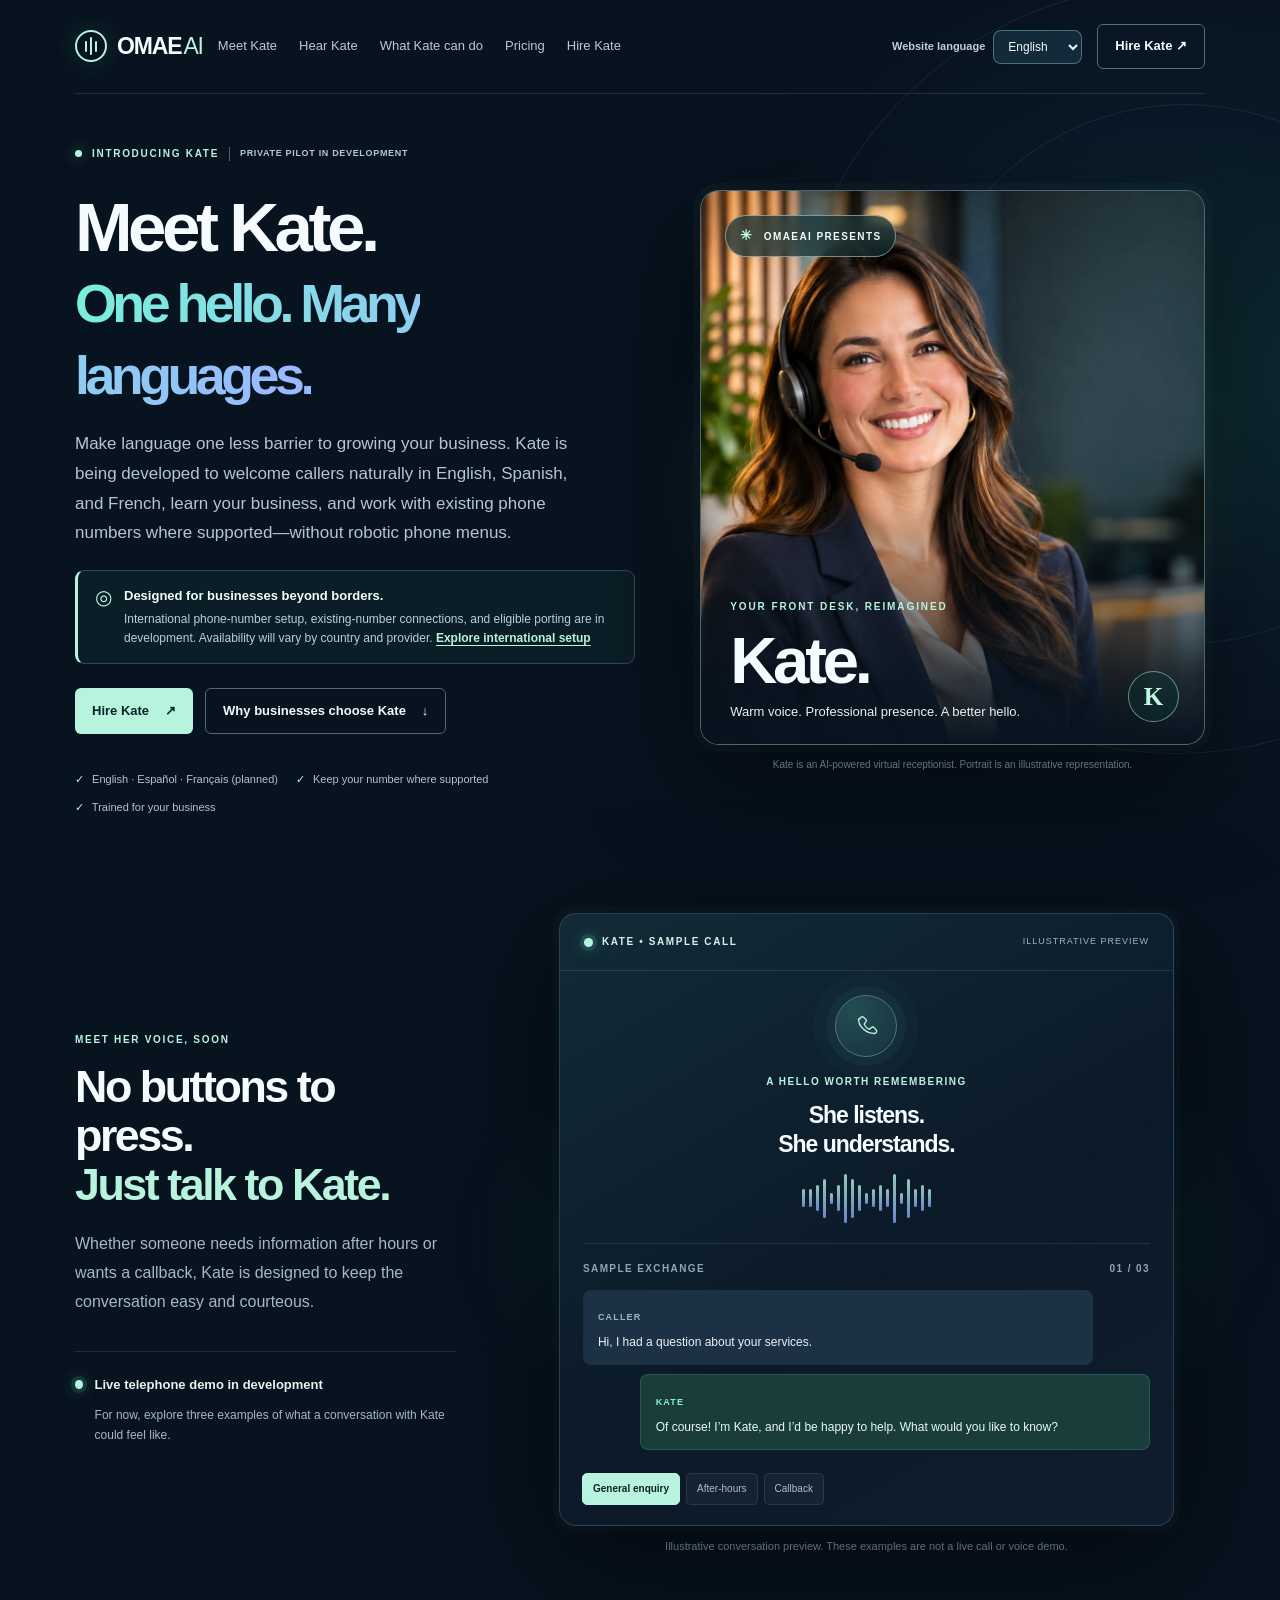
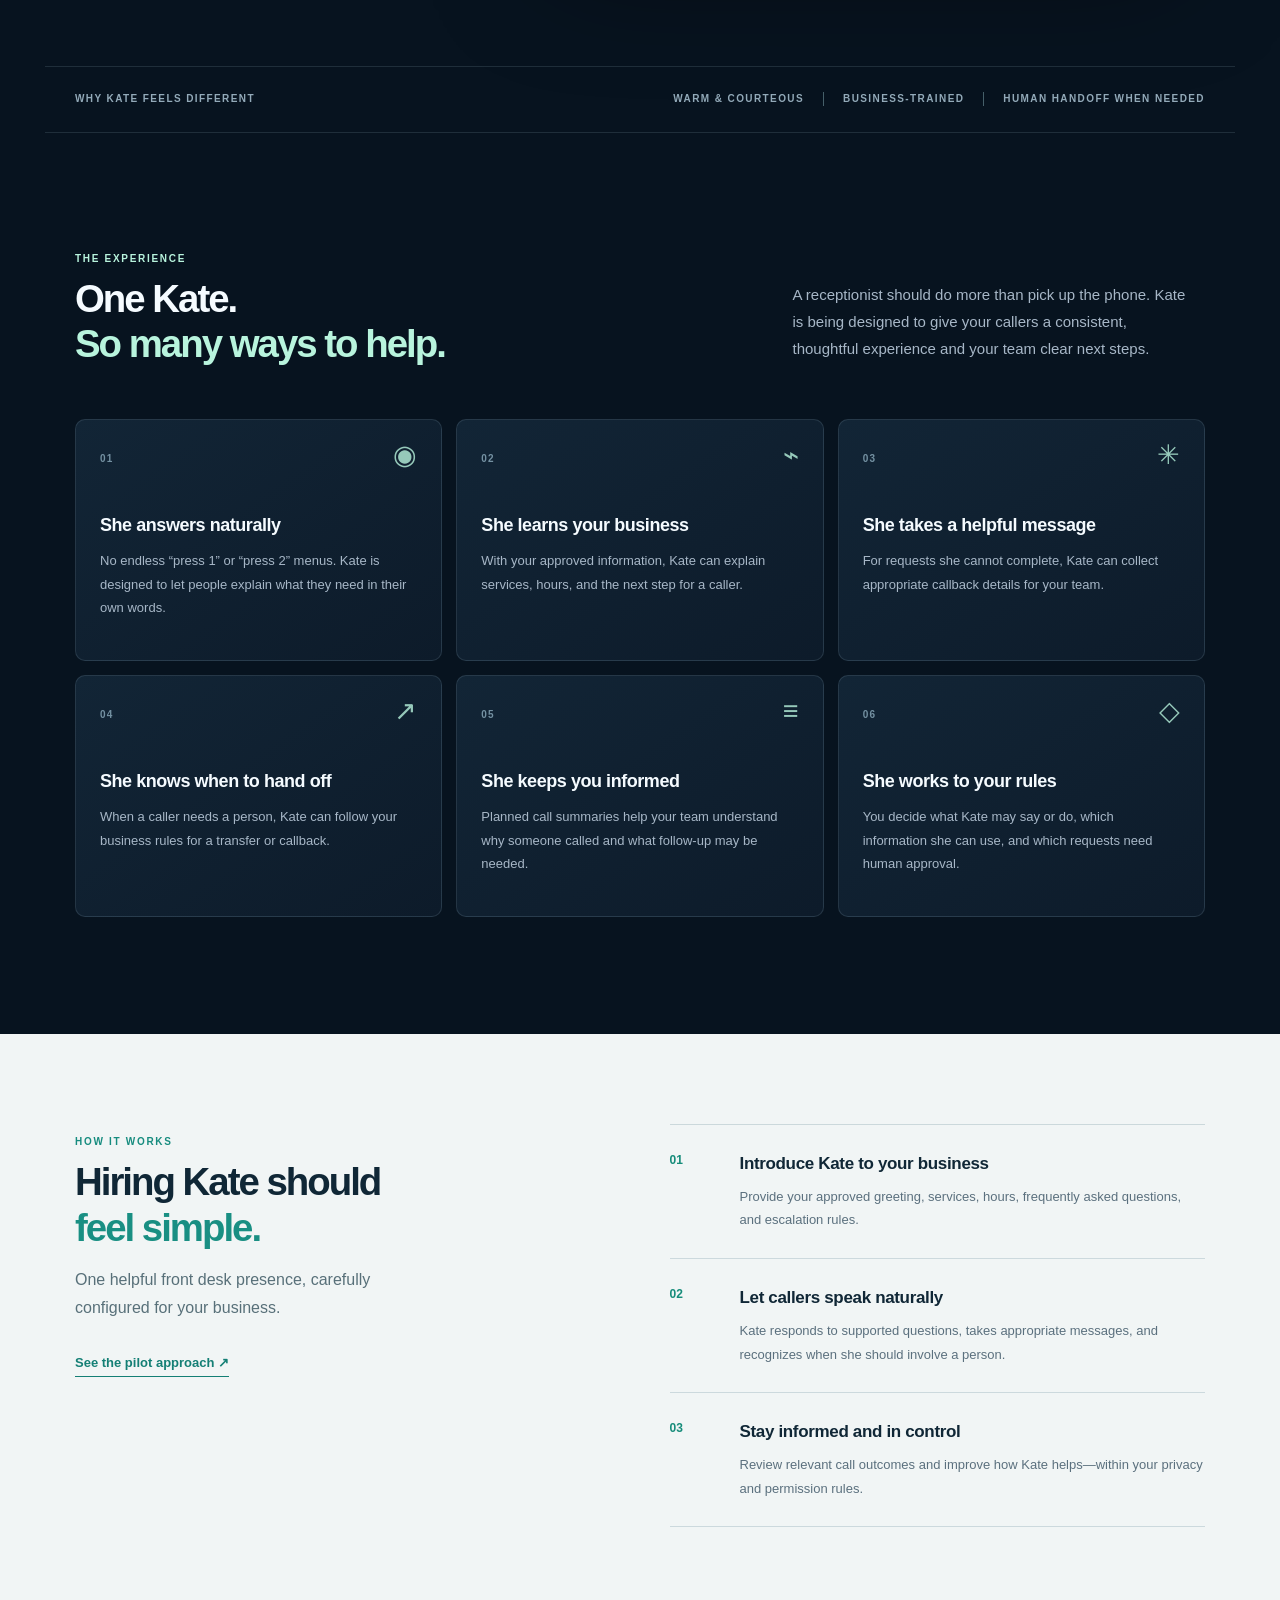
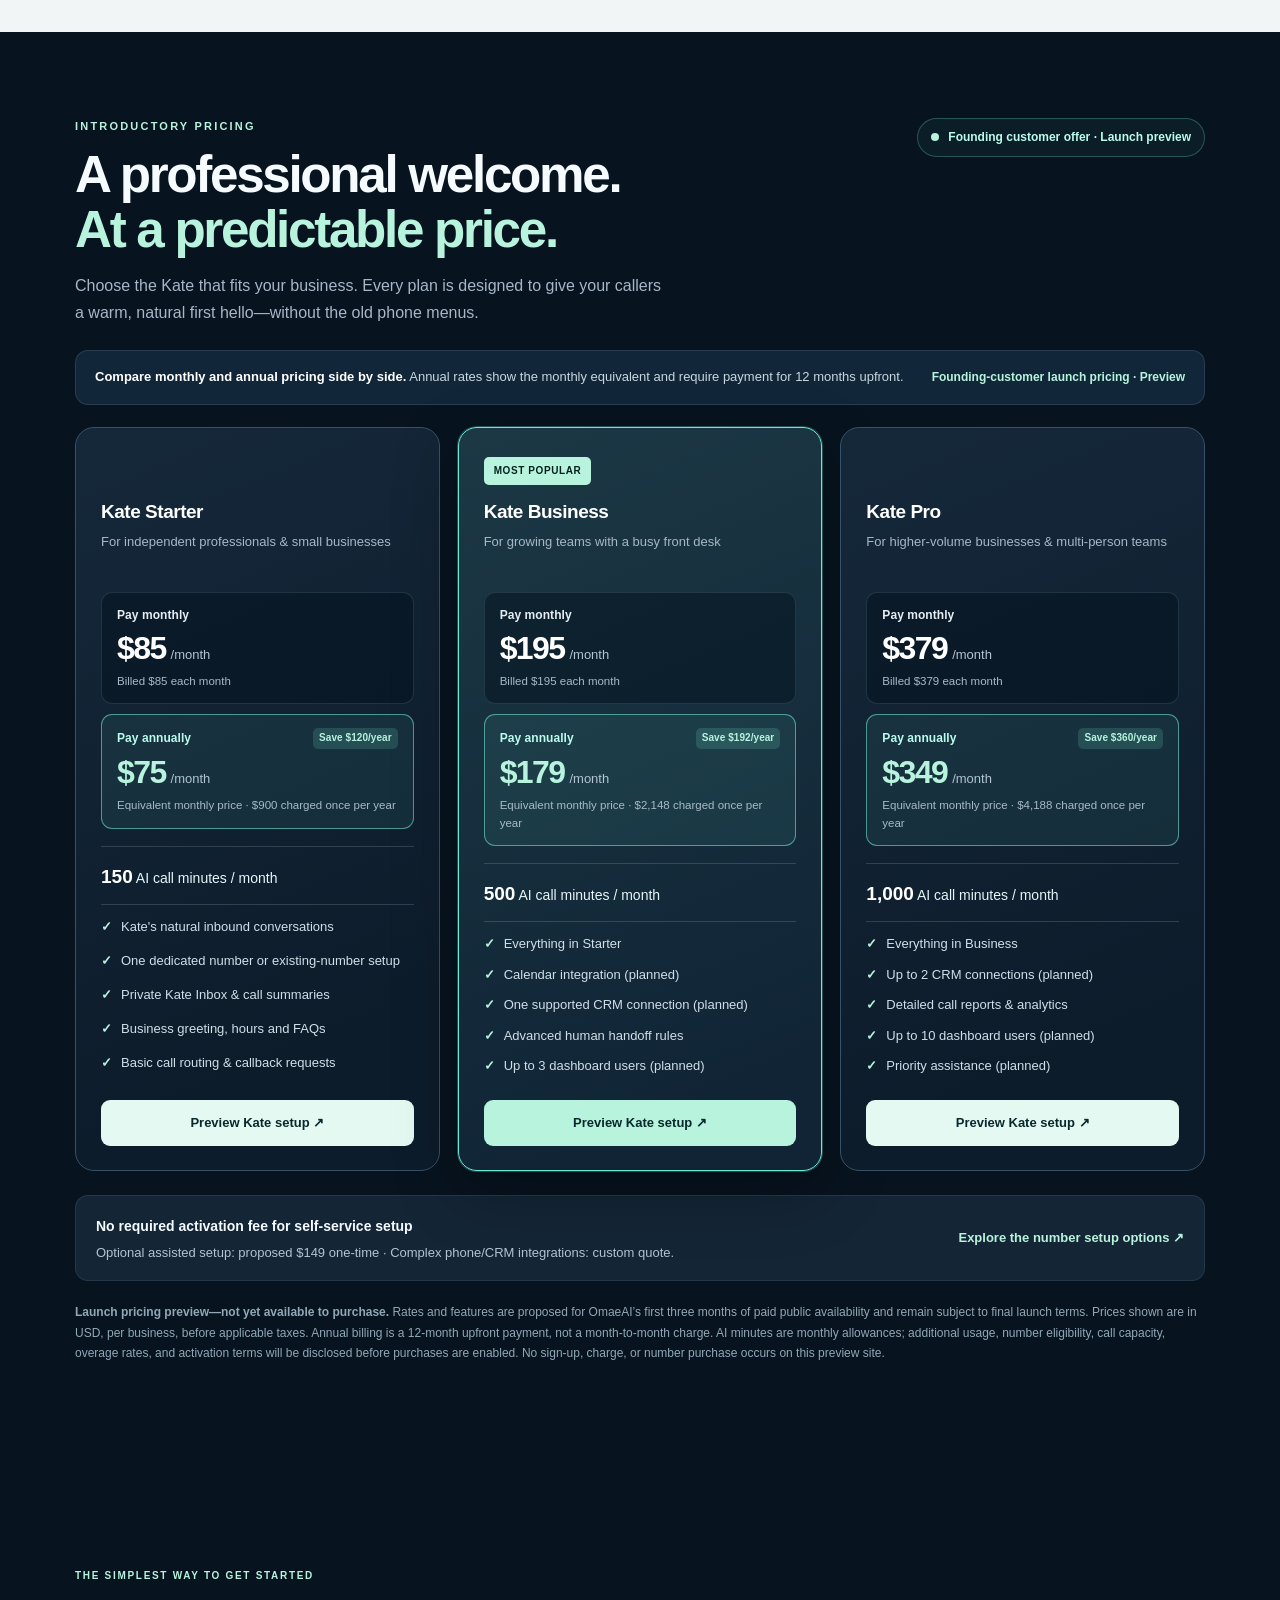
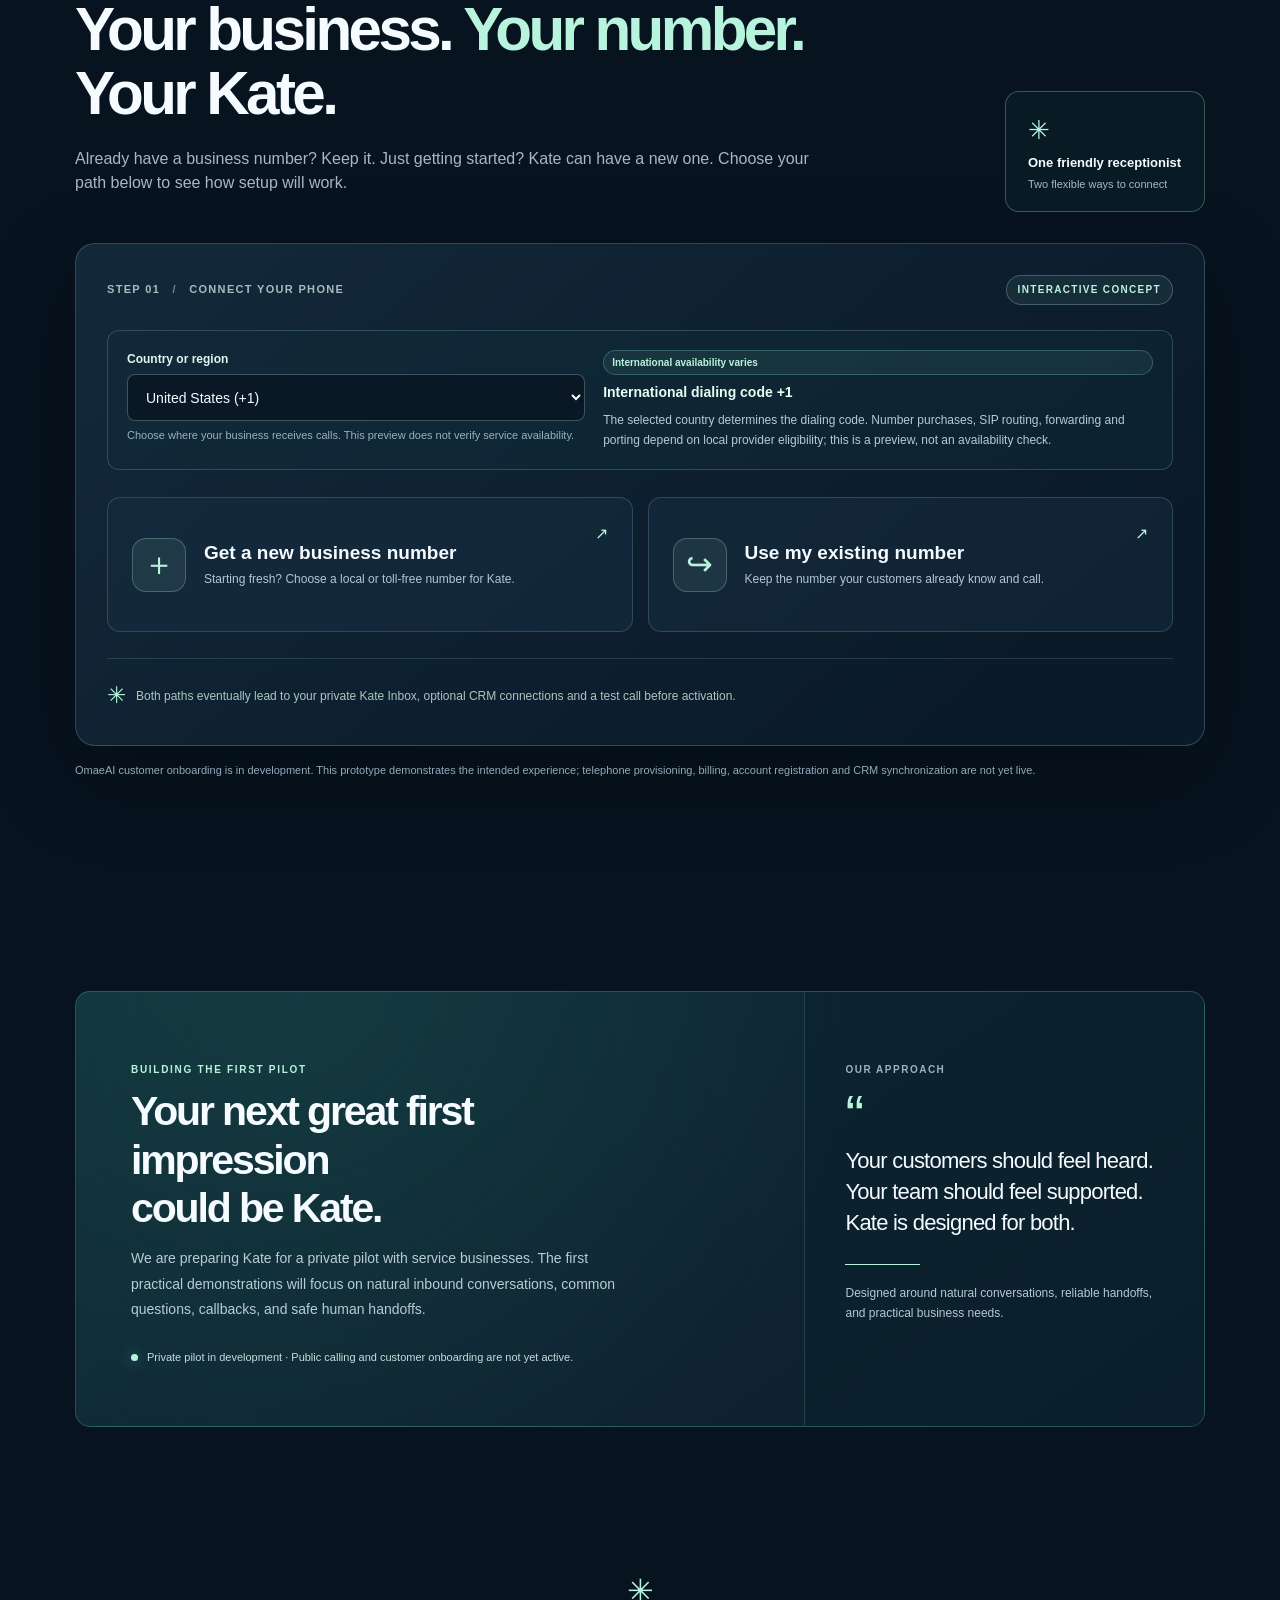
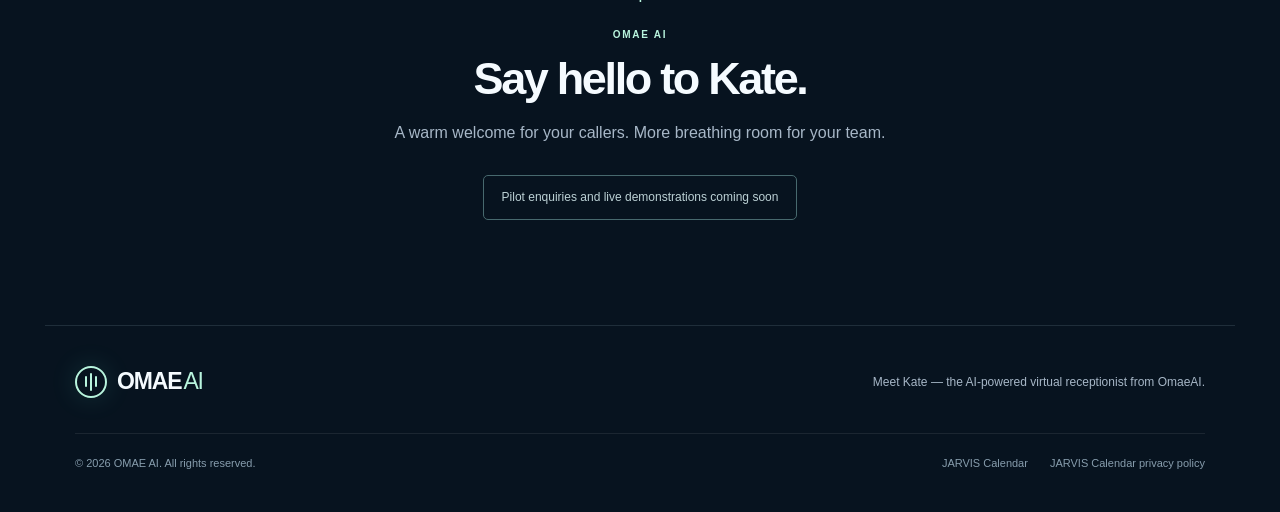
==== commit d76462b5: "Highlight planned international business support on Kate homepage" ====
--- a/index.html
+++ b/index.html
@@ -159,6 +159,15 @@
 .hero-proof span{line-height:1.45}
 @media(max-width:700px){.hero h1 em{font-size:clamp(35px,8.3vw,53px)}.hero-proof{gap:10px 14px}}
 </style>
+<style>
+/* International business positioning – compact hero callout. */
+.hero-global-note{display:flex;gap:12px;align-items:flex-start;margin:22px 0 0;padding:15px 17px;border:1px solid #b8f4dd38;border-left:3px solid var(--mint);border-radius:9px;background:rgba(114,238,212,.045);color:#b8d0d6;font-size:12px;line-height:1.6;max-width:560px}
+.hero-global-note strong{display:block;color:#effff9;font-size:13px;margin-bottom:3px}
+.hero-global-note a{color:var(--mint);font-weight:700;text-decoration:underline;text-underline-offset:3px}
+.global-globe{font-size:20px;color:var(--mint);line-height:1.1;flex-shrink:0}
+.hero-global-note + .hero-actions{margin-top:24px}
+@media(max-width:700px){.hero-global-note{margin-top:18px;padding:12px 13px;font-size:11px}.hero-global-note + .hero-actions{margin-top:21px}}
+</style>
 </head>
 <body>
 <a class="skip-link" href="#main">Skip to content</a>
@@ -180,6 +189,7 @@
 <div class="eyebrow"><span aria-hidden="true" class="status-dot"></span> INTRODUCING KATE <span class="eyebrow-pilot">PRIVATE PILOT IN DEVELOPMENT</span></div>
 <h1 id="hero-title">Meet Kate.<br/><em>One hello. Many languages.</em></h1>
 <p class="hero-subtitle">Make language one less barrier to growing your business. Kate is being developed to welcome callers naturally in English, Spanish, and French, learn your business, and work with existing phone numbers where supported—without robotic phone menus.</p>
+<p class="hero-global-note"><span aria-hidden="true" class="global-globe">◎</span><span><strong>Designed for businesses beyond borders.</strong> International phone-number setup, existing-number connections, and eligible porting are in development. Availability will vary by country and provider. <a href="#hire-kate">Explore international setup</a></span></p>
 <div class="hero-actions"><a class="button button-primary" href="#hire-kate">Hire Kate <span aria-hidden="true">↗</span></a><a class="button button-outline" href="#capabilities">Why businesses choose Kate <span aria-hidden="true">↓</span></a></div>
 <div aria-label="Kate benefits" class="hero-proof"><span><span class="proof-icon">✓</span> English · Español · Français (planned)</span><span><span class="proof-icon">✓</span> Keep your number where supported</span><span><span class="proof-icon">✓</span> Trained for your business</span></div>
 </div>
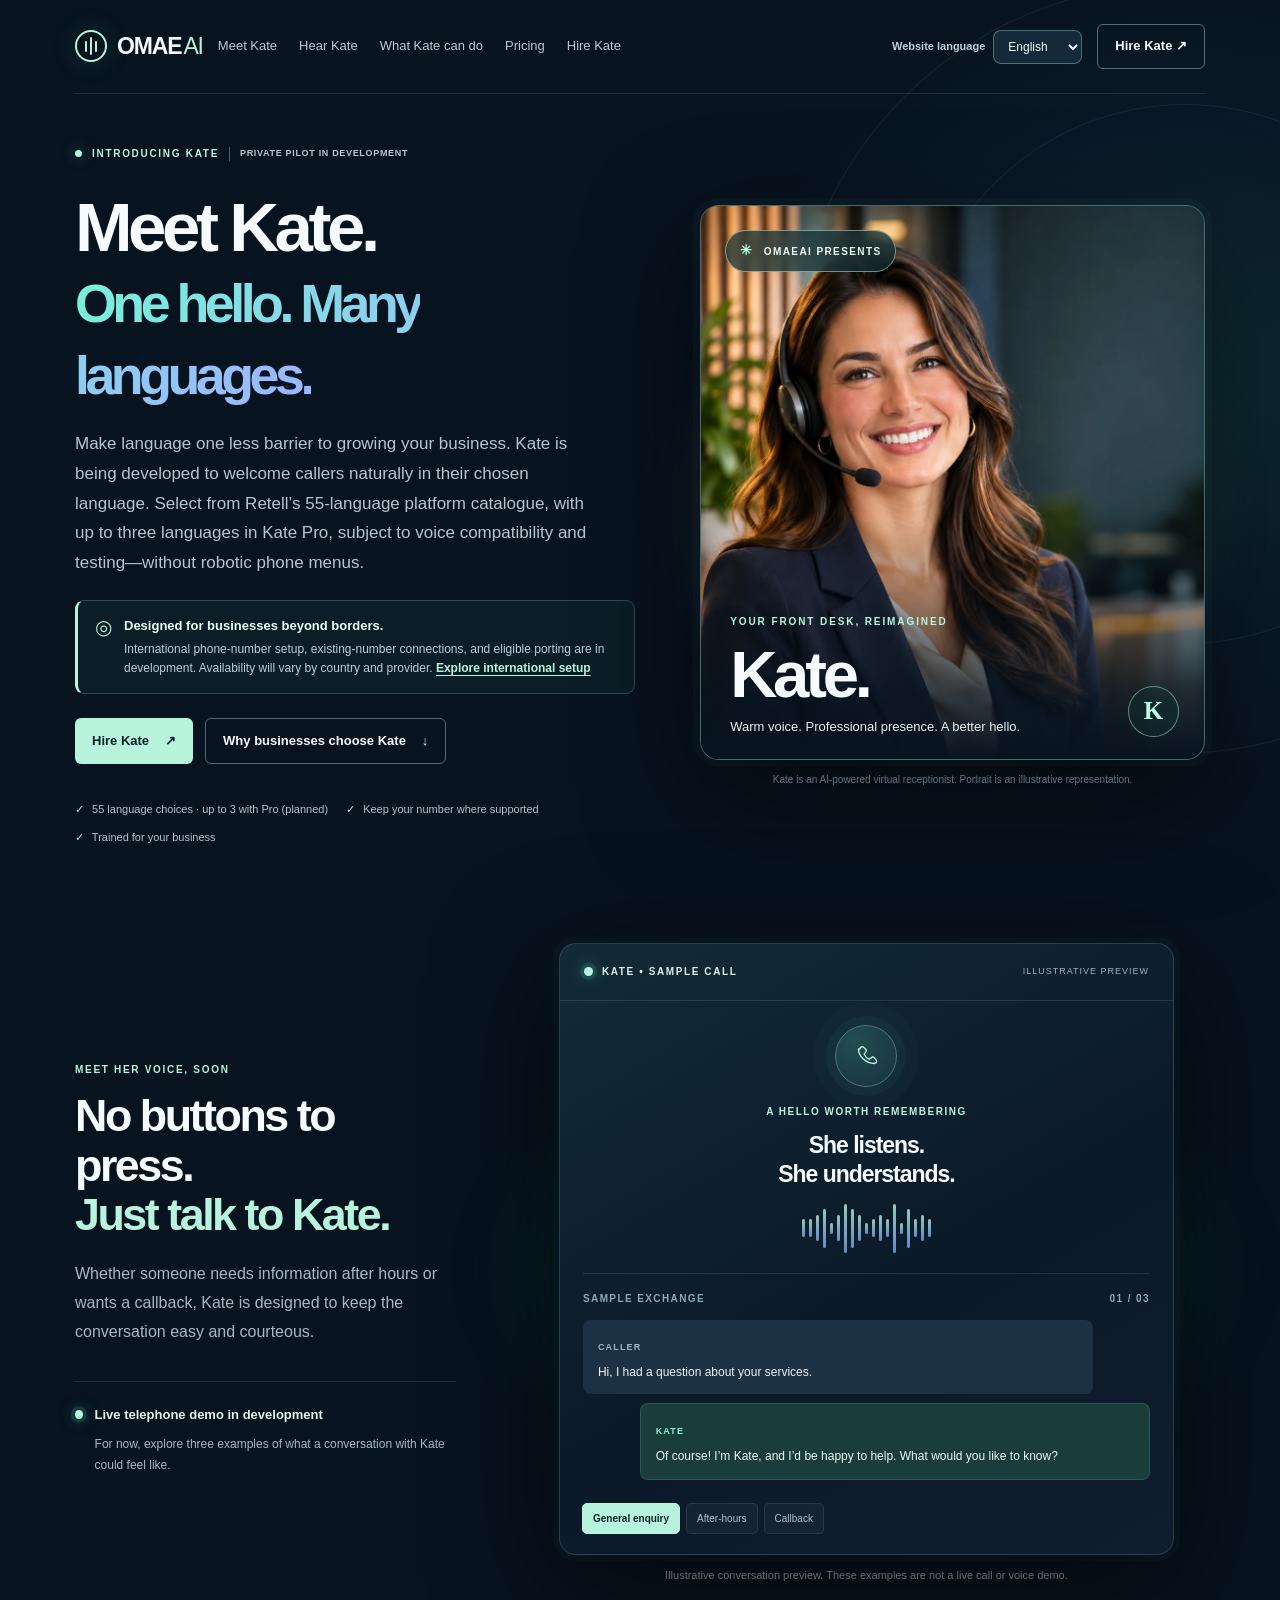
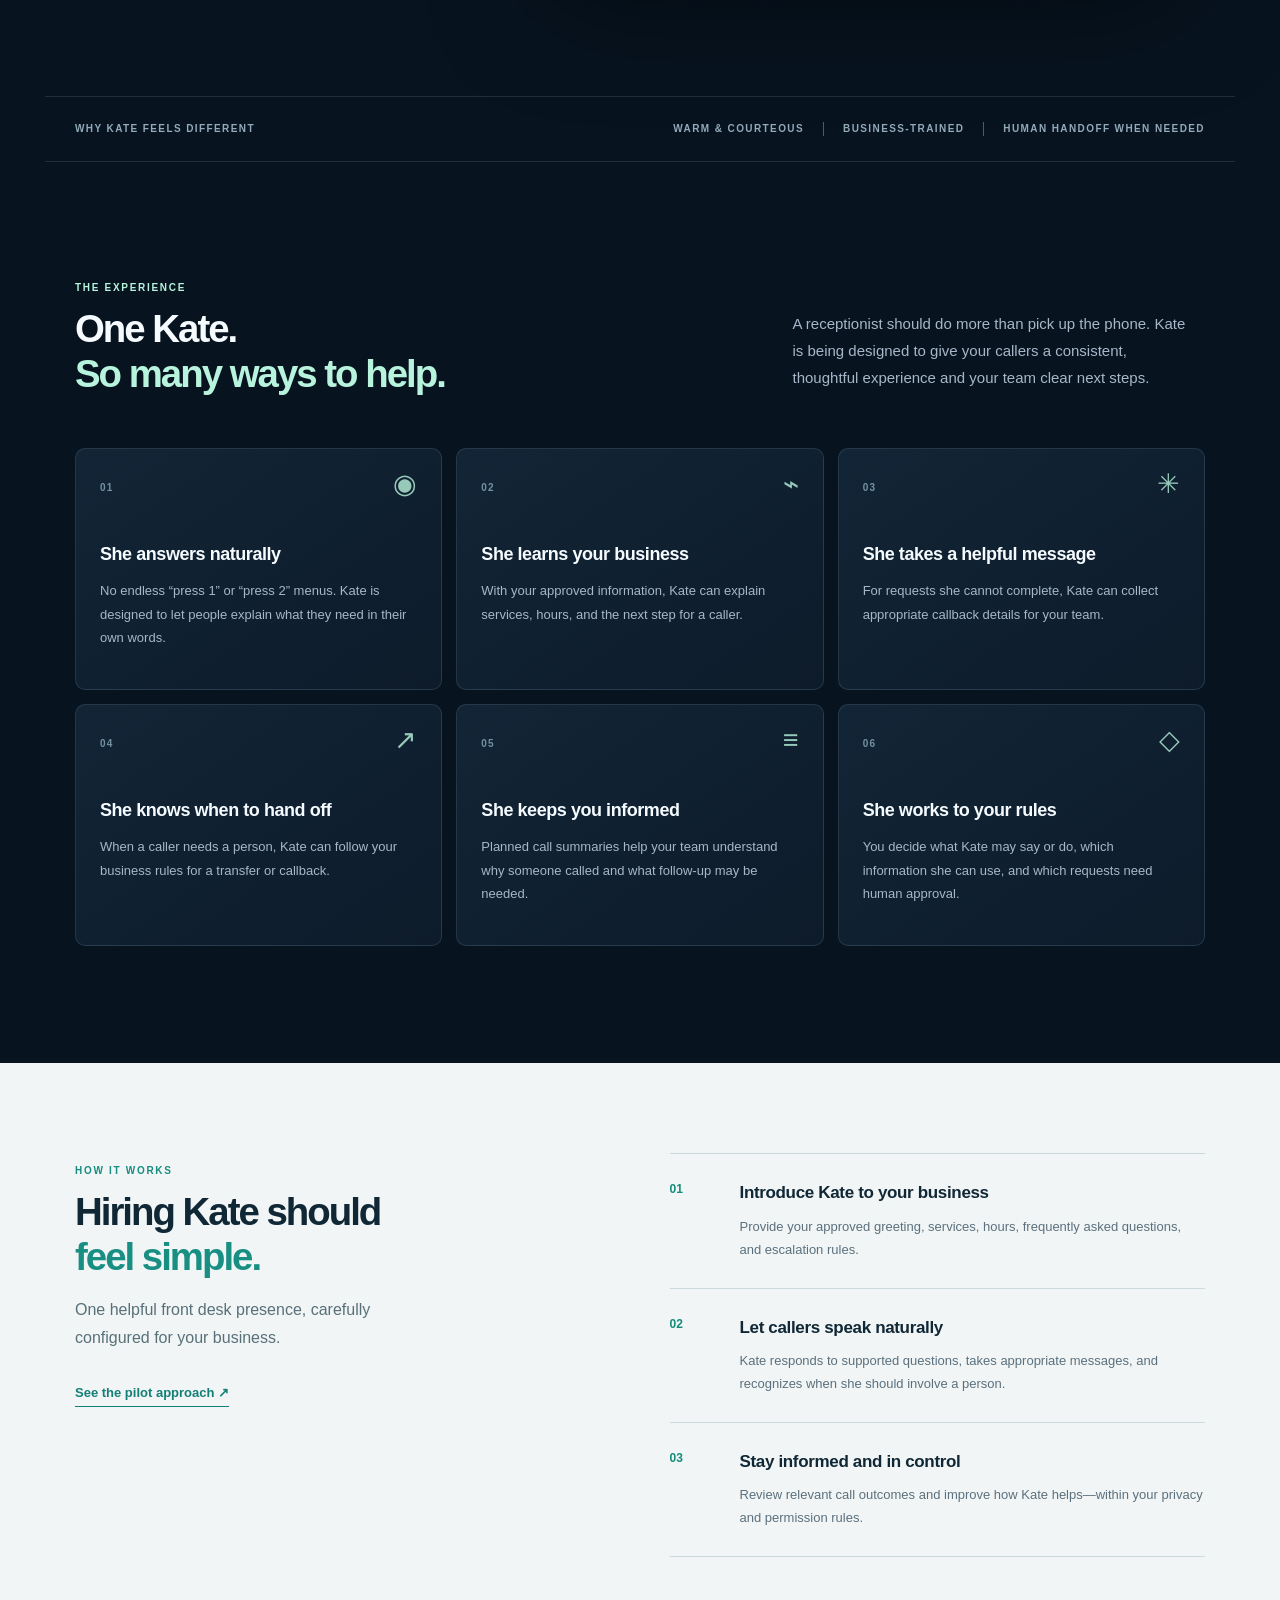
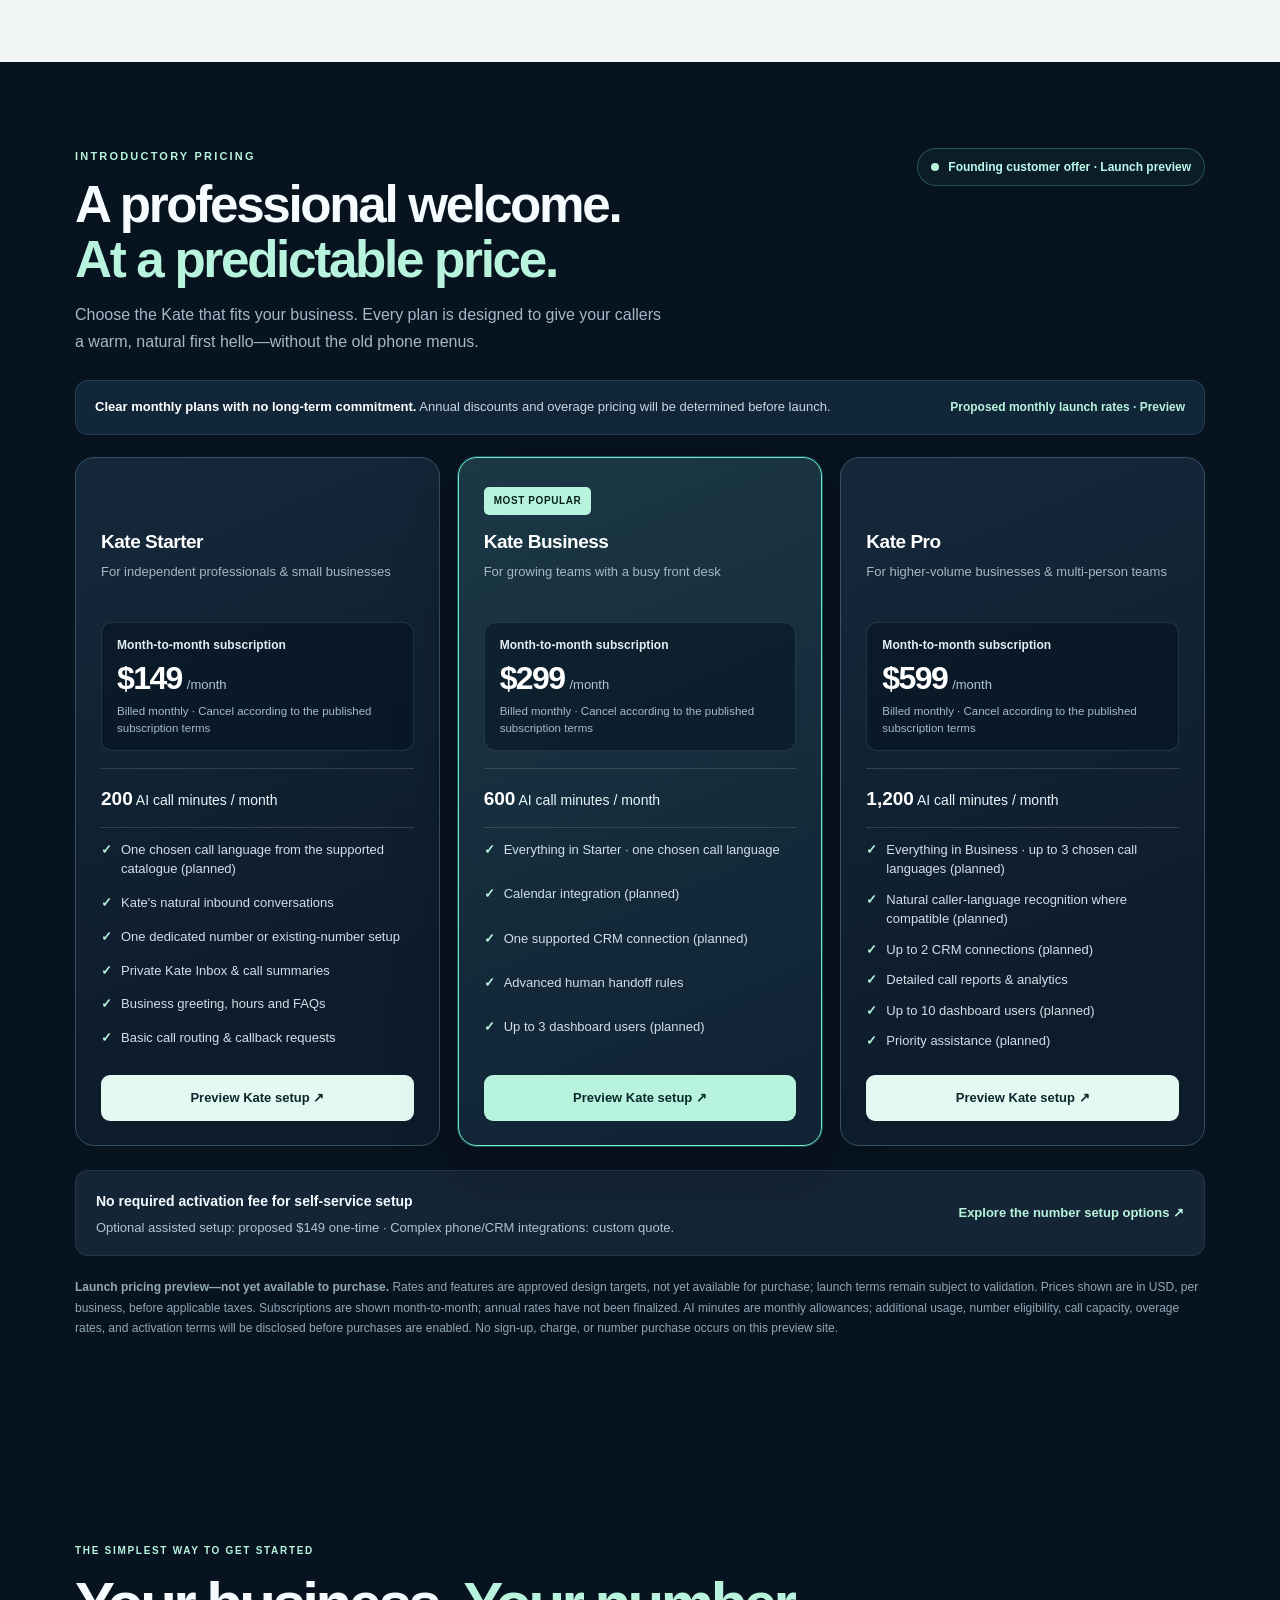
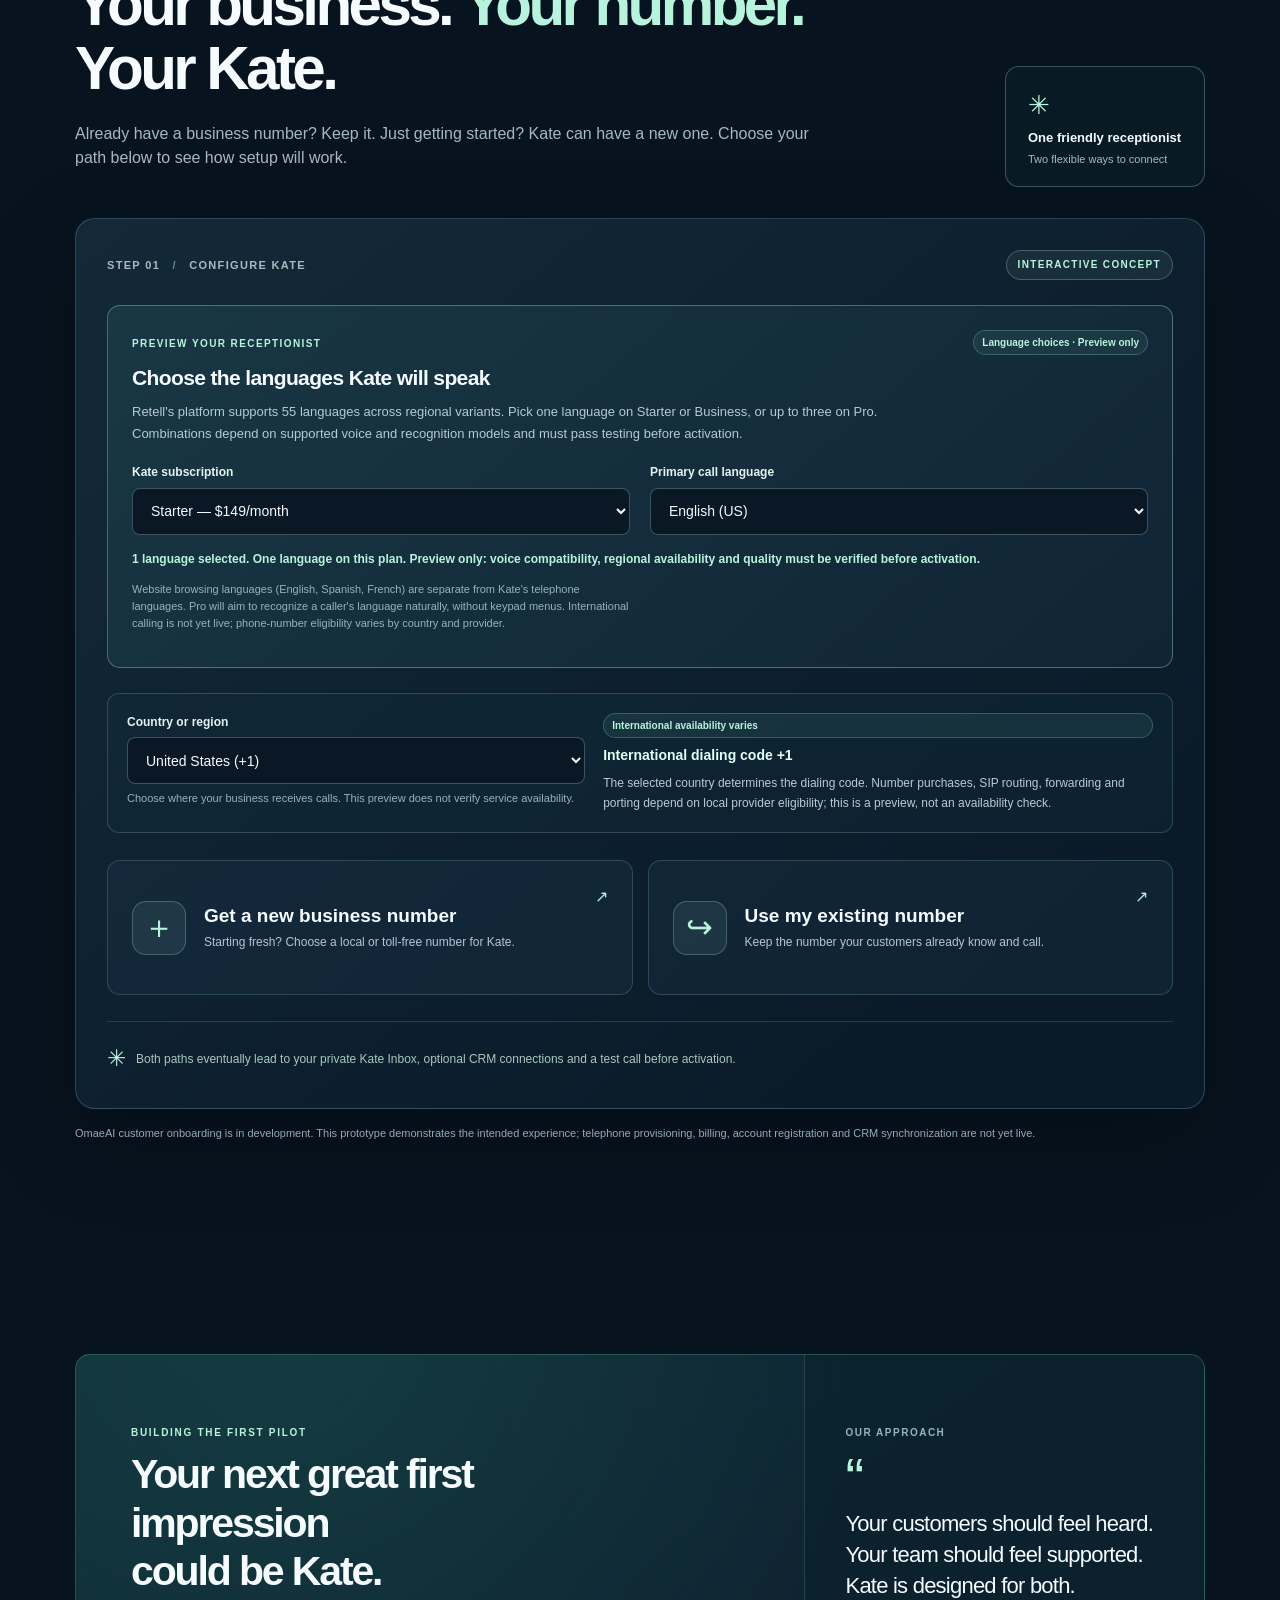
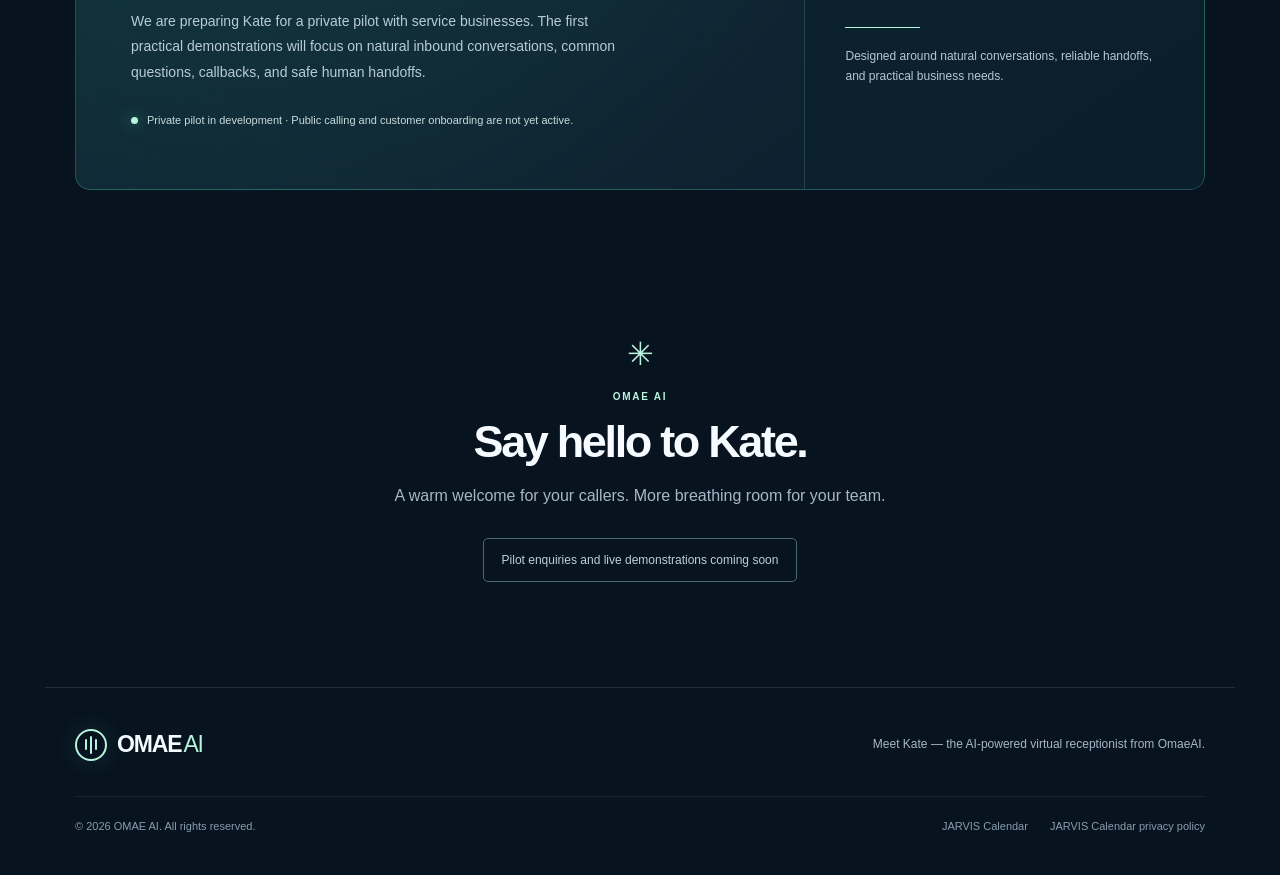
==== commit cc857e41: "Draft Kate monthly pricing and 55-language plan selector" ====
--- a/index.html
+++ b/index.html
@@ -6,7 +6,7 @@
 <meta content="width=device-width, initial-scale=1" name="viewport"/>
 <meta content="dark" name="color-scheme"/>
 <meta content="#07131f" name="theme-color"/>
-<meta content="Meet Kate, the multilingual AI receptionist OmaeAI is developing for businesses. Natural conversations in English, Spanish and French are planned. Existing-number options subject to provider support. Private pilot in development." name="description"/>
+<meta content="Meet Kate by OmaeAI. A natural AI receptionist in development, with a planned choice from 55 supported platform languages and up to three in Kate Pro. International phone connections subject to provider availability." name="description"/>
 <title>Meet Kate | Multilingual AI Receptionist | OmaeAI</title>
 <style>:root{color-scheme:dark;--bg:#07131f;--bg2:#0b1b29;--panel:#101f2e;--surface:#142536;--line:rgba(190,224,235,.13);--text:#f5fbff;--muted:#a7b7c7;--soft:#d9e7ef;--mint:#72eed4;--blue:#a3bcff;--max:1190px}
 *{box-sizing:border-box}html{scroll-behavior:smooth}body{margin:0;background:var(--bg);color:var(--text);font:16px/1.55 -apple-system,BlinkMacSystemFont,"Segoe UI",Inter,Roboto,Helvetica,Arial,sans-serif;-webkit-font-smoothing:antialiased}button,a{font:inherit}button{cursor:pointer}a{color:inherit;text-decoration:none}a:focus-visible,button:focus-visible{outline:3px solid var(--mint);outline-offset:3px}::selection{background:var(--mint);color:#08141c}.site-shell{overflow:hidden}.section-wrap{max-width:var(--max);margin:0 auto;padding-left:30px;padding-right:30px}.skip-link{position:absolute;left:8px;top:-100px;z-index:20;padding:10px 18px;color:#001;background:var(--mint)}.skip-link:focus{top:8px}
@@ -168,6 +168,18 @@
 .hero-global-note + .hero-actions{margin-top:24px}
 @media(max-width:700px){.hero-global-note{margin-top:18px;padding:12px 13px;font-size:11px}.hero-global-note + .hero-actions{margin-top:21px}}
 </style>
+
+<style>
+/* OmaeAI pricing and language-selection roadmap — review draft */
+.kate-language-config{margin:0 0 25px;padding:24px;border:1px solid #b8f4dd55;border-radius:13px;background:linear-gradient(140deg,#193744,#102435)}
+.kate-language-head{display:flex;justify-content:space-between;gap:20px;align-items:flex-start;margin-bottom:18px}
+.kate-language-head h3{font-size:21px;letter-spacing:-.03em;margin:7px 0}
+.kate-language-head p{font-size:13px;line-height:1.7;color:#b4cad4;max-width:750px;margin:0}
+.kate-language-config .field-row select{max-width:none;width:100%}
+.kate-extra-language[hidden]{display:none!important}
+.kate-language-status{margin:15px 0 12px;color:#b8f4dd;font-size:12px;font-weight:700}
+@media(max-width:700px){.kate-language-head{flex-direction:column}.kate-language-config{padding:17px}}
+</style>
 </head>
 <body>
 <a class="skip-link" href="#main">Skip to content</a>
@@ -188,10 +200,10 @@
 <div class="hero-copy">
 <div class="eyebrow"><span aria-hidden="true" class="status-dot"></span> INTRODUCING KATE <span class="eyebrow-pilot">PRIVATE PILOT IN DEVELOPMENT</span></div>
 <h1 id="hero-title">Meet Kate.<br/><em>One hello. Many languages.</em></h1>
-<p class="hero-subtitle">Make language one less barrier to growing your business. Kate is being developed to welcome callers naturally in English, Spanish, and French, learn your business, and work with existing phone numbers where supported—without robotic phone menus.</p>
+<p class="hero-subtitle">Make language one less barrier to growing your business. Kate is being developed to welcome callers naturally in their chosen language. Select from Retell’s 55-language platform catalogue, with up to three languages in Kate Pro, subject to voice compatibility and testing—without robotic phone menus.</p>
 <p class="hero-global-note"><span aria-hidden="true" class="global-globe">◎</span><span><strong>Designed for businesses beyond borders.</strong> International phone-number setup, existing-number connections, and eligible porting are in development. Availability will vary by country and provider. <a href="#hire-kate">Explore international setup</a></span></p>
 <div class="hero-actions"><a class="button button-primary" href="#hire-kate">Hire Kate <span aria-hidden="true">↗</span></a><a class="button button-outline" href="#capabilities">Why businesses choose Kate <span aria-hidden="true">↓</span></a></div>
-<div aria-label="Kate benefits" class="hero-proof"><span><span class="proof-icon">✓</span> English · Español · Français (planned)</span><span><span class="proof-icon">✓</span> Keep your number where supported</span><span><span class="proof-icon">✓</span> Trained for your business</span></div>
+<div aria-label="Kate benefits" class="hero-proof"><span><span class="proof-icon">✓</span> 55 language choices · up to 3 with Pro (planned)</span><span><span class="proof-icon">✓</span> Keep your number where supported</span><span><span class="proof-icon">✓</span> Trained for your business</span></div>
 </div>
 <div aria-label="Meet Kate, the virtual receptionist" class="kate-portrait-wrap">
 <div aria-hidden="true" class="portrait-glow"></div>
@@ -259,48 +271,39 @@
 <p class="pricing-sub">Choose the Kate that fits your business. Every plan is designed to give your callers a warm, natural first hello—without the old phone menus.</p></div>
 <div class="pricing-launch">Founding customer offer · Launch preview</div>
 </div>
-<div class="price-guide"><span><strong>Compare monthly and annual pricing side by side.</strong> Annual rates show the monthly equivalent and require payment for 12 months upfront.</span><span class="guide-savings">Founding-customer launch pricing · Preview</span></div>
+<div class="price-guide"><span><strong>Clear monthly plans with no long-term commitment.</strong> Annual discounts and overage pricing will be determined before launch.</span><span class="guide-savings">Proposed monthly launch rates · Preview</span></div>
 <div class="pricing-grid">
 <article class="price-card" aria-label="Kate Starter">
 <span class="pricing-feature-tag" style="visibility:hidden" aria-hidden="true">PLAN</span>
 <h3 class="plan-name">Kate Starter</h3>
 <p class="plan-audience">For independent professionals & small businesses</p>
-<div class="price-comparison" aria-label="Kate Starter billing choices">
-<div class="billing-option monthly"><div class="billing-head">Pay monthly</div><div class="billing-value">$85<small>/month</small></div><p class="billing-caption">Billed $85 each month</p></div>
-<div class="billing-option annual"><div class="billing-head">Pay annually <span class="billing-save">Save $120/year</span></div><div class="billing-value">$75<small>/month</small></div><p class="billing-caption">Equivalent monthly price · $900 charged once per year</p></div>
-</div>
-<p class="plan-allowance"><strong>150</strong> AI call minutes / month</p>
-<ul><li>Kate's natural inbound conversations</li><li>One dedicated number or existing-number setup</li><li>Private Kate Inbox & call summaries</li><li>Business greeting, hours and FAQs</li><li>Basic call routing & callback requests</li></ul>
+<div class="price-comparison" aria-label="Kate Starter monthly pricing"><div class="billing-option monthly"><div class="billing-head">Month-to-month subscription</div><div class="billing-value">$149<small>/month</small></div><p class="billing-caption">Billed monthly · Cancel according to the published subscription terms</p></div></div>
+<p class="plan-allowance"><strong>200</strong> AI call minutes / month</p>
+<ul><li>One chosen call language from the supported catalogue (planned)</li><li>Kate's natural inbound conversations</li><li>One dedicated number or existing-number setup</li><li>Private Kate Inbox & call summaries</li><li>Business greeting, hours and FAQs</li><li>Basic call routing & callback requests</li></ul>
 <a class="plan-action" href="#hire-kate" aria-label="Preview Kate Starter phone setup">Preview Kate setup ↗</a>
 </article>
 <article class="price-card featured" aria-label="Kate Business">
 <span class="pricing-feature-tag">MOST POPULAR</span>
 <h3 class="plan-name">Kate Business</h3>
 <p class="plan-audience">For growing teams with a busy front desk</p>
-<div class="price-comparison" aria-label="Kate Business billing choices">
-<div class="billing-option monthly"><div class="billing-head">Pay monthly</div><div class="billing-value">$195<small>/month</small></div><p class="billing-caption">Billed $195 each month</p></div>
-<div class="billing-option annual"><div class="billing-head">Pay annually <span class="billing-save">Save $192/year</span></div><div class="billing-value">$179<small>/month</small></div><p class="billing-caption">Equivalent monthly price · $2,148 charged once per year</p></div>
-</div>
-<p class="plan-allowance"><strong>500</strong> AI call minutes / month</p>
-<ul><li>Everything in Starter</li><li>Calendar integration (planned)</li><li>One supported CRM connection (planned)</li><li>Advanced human handoff rules</li><li>Up to 3 dashboard users (planned)</li></ul>
+<div class="price-comparison" aria-label="Kate Business monthly pricing"><div class="billing-option monthly"><div class="billing-head">Month-to-month subscription</div><div class="billing-value">$299<small>/month</small></div><p class="billing-caption">Billed monthly · Cancel according to the published subscription terms</p></div></div>
+<p class="plan-allowance"><strong>600</strong> AI call minutes / month</p>
+<ul><li>Everything in Starter · one chosen call language</li><li>Calendar integration (planned)</li><li>One supported CRM connection (planned)</li><li>Advanced human handoff rules</li><li>Up to 3 dashboard users (planned)</li></ul>
 <a class="plan-action" href="#hire-kate" aria-label="Preview Kate Business phone setup">Preview Kate setup ↗</a>
 </article>
 <article class="price-card" aria-label="Kate Pro">
 <span class="pricing-feature-tag" style="visibility:hidden" aria-hidden="true">PLAN</span>
 <h3 class="plan-name">Kate Pro</h3>
 <p class="plan-audience">For higher-volume businesses & multi-person teams</p>
-<div class="price-comparison" aria-label="Kate Pro billing choices">
-<div class="billing-option monthly"><div class="billing-head">Pay monthly</div><div class="billing-value">$379<small>/month</small></div><p class="billing-caption">Billed $379 each month</p></div>
-<div class="billing-option annual"><div class="billing-head">Pay annually <span class="billing-save">Save $360/year</span></div><div class="billing-value">$349<small>/month</small></div><p class="billing-caption">Equivalent monthly price · $4,188 charged once per year</p></div>
-</div>
-<p class="plan-allowance"><strong>1,000</strong> AI call minutes / month</p>
-<ul><li>Everything in Business</li><li>Up to 2 CRM connections (planned)</li><li>Detailed call reports & analytics</li><li>Up to 10 dashboard users (planned)</li><li>Priority assistance (planned)</li></ul>
+<div class="price-comparison" aria-label="Kate Pro monthly pricing"><div class="billing-option monthly"><div class="billing-head">Month-to-month subscription</div><div class="billing-value">$599<small>/month</small></div><p class="billing-caption">Billed monthly · Cancel according to the published subscription terms</p></div></div>
+<p class="plan-allowance"><strong>1,200</strong> AI call minutes / month</p>
+<ul><li>Everything in Business · up to 3 chosen call languages (planned)</li><li>Natural caller-language recognition where compatible (planned)</li><li>Up to 2 CRM connections (planned)</li><li>Detailed call reports & analytics</li><li>Up to 10 dashboard users (planned)</li><li>Priority assistance (planned)</li></ul>
 <a class="plan-action" href="#hire-kate" aria-label="Preview Kate Pro phone setup">Preview Kate setup ↗</a>
 </article></div>
 <div class="pricing-setup"><div><strong>No required activation fee for self-service setup</strong>
 <p>Optional assisted setup: proposed $149 one-time · Complex phone/CRM integrations: custom quote.</p></div>
 <a href="#hire-kate">Explore the number setup options ↗</a></div>
-<p class="pricing-fineprint"><strong>Launch pricing preview—not yet available to purchase.</strong> Rates and features are proposed for OmaeAI’s first three months of paid public availability and remain subject to final launch terms. Prices shown are in USD, per business, before applicable taxes. Annual billing is a 12-month upfront payment, not a month-to-month charge. AI minutes are monthly allowances; additional usage, number eligibility, call capacity, overage rates, and activation terms will be disclosed before purchases are enabled. No sign-up, charge, or number purchase occurs on this preview site.</p>
+<p class="pricing-fineprint"><strong>Launch pricing preview—not yet available to purchase.</strong> Rates and features are approved design targets, not yet available for purchase; launch terms remain subject to validation. Prices shown are in USD, per business, before applicable taxes. Subscriptions are shown month-to-month; annual rates have not been finalized. AI minutes are monthly allowances; additional usage, number eligibility, call capacity, overage rates, and activation terms will be disclosed before purchases are enabled. No sign-up, charge, or number purchase occurs on this preview site.</p>
 </section>
 
 <section aria-labelledby="onboard-title" class="onboard-section section-wrap" id="hire-kate">
@@ -313,7 +316,206 @@
 <div class="onboard-premise"><span aria-hidden="true" class="onboard-premise-icon">✳</span><strong>One friendly receptionist</strong><small>Two flexible ways to connect</small></div>
 </div>
 <div class="onboard-panel">
-<div class="onboard-topline"><span>STEP 01 <span aria-hidden="true">/</span> CONNECT YOUR PHONE</span><span class="onboard-preview-pill">INTERACTIVE CONCEPT</span></div>
+<div class="onboard-topline"><span>STEP 01 <span aria-hidden="true">/</span> CONFIGURE KATE</span><span class="onboard-preview-pill">INTERACTIVE CONCEPT</span></div>
+<!-- KATE-LANGUAGE-CONFIG-V1: preview only; no provisioning or plan purchases -->
+<div class="kate-language-config" aria-labelledby="kate-language-heading">
+ <div class="kate-language-head"><div><span class="flow-kicker">PREVIEW YOUR RECEPTIONIST</span><h3 id="kate-language-heading">Choose the languages Kate will speak</h3><p>Retell's platform supports 55 languages across regional variants. Pick one language on Starter or Business, or up to three on Pro. Combinations depend on supported voice and recognition models and must pass testing before activation.</p></div><span class="intl-country-badge">Language choices · Preview only</span></div>
+ <div class="onboard-fields">
+  <div class="field-row"><label for="kate-selected-plan">Kate subscription</label><select id="kate-selected-plan"><option value="starter">Starter — $149/month</option><option value="business">Business — $299/month</option><option value="pro">Pro — $599/month</option></select></div>
+  <div class="field-row"><label for="kate-primary-language">Primary call language</label><select id="kate-primary-language"><option value="af-ZA">Afrikaans</option>
+<option value="ar-SA">Arabic</option>
+<option value="hy-AM">Armenian</option>
+<option value="az-AZ">Azerbaijani</option>
+<option value="bs-BA">Bosnian</option>
+<option value="bg-BG">Bulgarian</option>
+<option value="yue-CN">Cantonese</option>
+<option value="ca-ES">Catalan</option>
+<option value="zh-CN">Chinese</option>
+<option value="hr-HR">Croatian</option>
+<option value="cs-CZ">Czech</option>
+<option value="da-DK">Danish</option>
+<option value="nl-NL">Dutch</option>
+<option value="nl-BE">Dutch (Belgium)</option>
+<option value="en-US">English (US)</option>
+<option value="en-GB">English (UK)</option>
+<option value="en-AU">English (Australia)</option>
+<option value="en-IN">English (India)</option>
+<option value="en-NZ">English (New Zealand)</option>
+<option value="fil-PH">Filipino</option>
+<option value="fi-FI">Finnish</option>
+<option value="fr-FR">French (France)</option>
+<option value="fr-CA">French (Canada)</option>
+<option value="gl-ES">Galician</option>
+<option value="de-DE">German</option>
+<option value="el-GR">Greek</option>
+<option value="he-IL">Hebrew</option>
+<option value="hi-IN">Hindi</option>
+<option value="hu-HU">Hungarian</option>
+<option value="is-IS">Icelandic</option>
+<option value="id-ID">Indonesian</option>
+<option value="it-IT">Italian</option>
+<option value="ja-JP">Japanese</option>
+<option value="kn-IN">Kannada</option>
+<option value="kk-KZ">Kazakh</option>
+<option value="ko-KR">Korean</option>
+<option value="lv-LV">Latvian</option>
+<option value="lt-LT">Lithuanian</option>
+<option value="mk-MK">Macedonian</option>
+<option value="ms-MY">Malay</option>
+<option value="mr-IN">Marathi</option>
+<option value="ne-NP">Nepali</option>
+<option value="no-NO">Norwegian</option>
+<option value="fa-IR">Persian</option>
+<option value="pl-PL">Polish</option>
+<option value="pt-PT">Portuguese (Portugal)</option>
+<option value="pt-BR">Portuguese (Brazil)</option>
+<option value="ro-RO">Romanian</option>
+<option value="ru-RU">Russian</option>
+<option value="sr-RS">Serbian</option>
+<option value="sk-SK">Slovak</option>
+<option value="sl-SI">Slovenian</option>
+<option value="es-ES">Spanish (Spain)</option>
+<option value="es-419">Spanish (Latin America)</option>
+<option value="sw-KE">Swahili</option>
+<option value="sv-SE">Swedish</option>
+<option value="ta-IN">Tamil</option>
+<option value="th-TH">Thai</option>
+<option value="tr-TR">Turkish</option>
+<option value="uk-UA">Ukrainian</option>
+<option value="ur-IN">Urdu</option>
+<option value="vi-VN">Vietnamese</option>
+<option value="cy-GB">Welsh</option></select></div>
+  <div class="field-row kate-extra-language" hidden><label for="kate-secondary-language">Second language (Pro only)</label><select id="kate-secondary-language"><option value="">None selected</option><option value="af-ZA">Afrikaans</option>
+<option value="ar-SA">Arabic</option>
+<option value="hy-AM">Armenian</option>
+<option value="az-AZ">Azerbaijani</option>
+<option value="bs-BA">Bosnian</option>
+<option value="bg-BG">Bulgarian</option>
+<option value="yue-CN">Cantonese</option>
+<option value="ca-ES">Catalan</option>
+<option value="zh-CN">Chinese</option>
+<option value="hr-HR">Croatian</option>
+<option value="cs-CZ">Czech</option>
+<option value="da-DK">Danish</option>
+<option value="nl-NL">Dutch</option>
+<option value="nl-BE">Dutch (Belgium)</option>
+<option value="en-US">English (US)</option>
+<option value="en-GB">English (UK)</option>
+<option value="en-AU">English (Australia)</option>
+<option value="en-IN">English (India)</option>
+<option value="en-NZ">English (New Zealand)</option>
+<option value="fil-PH">Filipino</option>
+<option value="fi-FI">Finnish</option>
+<option value="fr-FR">French (France)</option>
+<option value="fr-CA">French (Canada)</option>
+<option value="gl-ES">Galician</option>
+<option value="de-DE">German</option>
+<option value="el-GR">Greek</option>
+<option value="he-IL">Hebrew</option>
+<option value="hi-IN">Hindi</option>
+<option value="hu-HU">Hungarian</option>
+<option value="is-IS">Icelandic</option>
+<option value="id-ID">Indonesian</option>
+<option value="it-IT">Italian</option>
+<option value="ja-JP">Japanese</option>
+<option value="kn-IN">Kannada</option>
+<option value="kk-KZ">Kazakh</option>
+<option value="ko-KR">Korean</option>
+<option value="lv-LV">Latvian</option>
+<option value="lt-LT">Lithuanian</option>
+<option value="mk-MK">Macedonian</option>
+<option value="ms-MY">Malay</option>
+<option value="mr-IN">Marathi</option>
+<option value="ne-NP">Nepali</option>
+<option value="no-NO">Norwegian</option>
+<option value="fa-IR">Persian</option>
+<option value="pl-PL">Polish</option>
+<option value="pt-PT">Portuguese (Portugal)</option>
+<option value="pt-BR">Portuguese (Brazil)</option>
+<option value="ro-RO">Romanian</option>
+<option value="ru-RU">Russian</option>
+<option value="sr-RS">Serbian</option>
+<option value="sk-SK">Slovak</option>
+<option value="sl-SI">Slovenian</option>
+<option value="es-ES">Spanish (Spain)</option>
+<option value="es-419">Spanish (Latin America)</option>
+<option value="sw-KE">Swahili</option>
+<option value="sv-SE">Swedish</option>
+<option value="ta-IN">Tamil</option>
+<option value="th-TH">Thai</option>
+<option value="tr-TR">Turkish</option>
+<option value="uk-UA">Ukrainian</option>
+<option value="ur-IN">Urdu</option>
+<option value="vi-VN">Vietnamese</option>
+<option value="cy-GB">Welsh</option></select></div>
+  <div class="field-row kate-extra-language" hidden><label for="kate-third-language">Third language (Pro only)</label><select id="kate-third-language"><option value="">None selected</option><option value="af-ZA">Afrikaans</option>
+<option value="ar-SA">Arabic</option>
+<option value="hy-AM">Armenian</option>
+<option value="az-AZ">Azerbaijani</option>
+<option value="bs-BA">Bosnian</option>
+<option value="bg-BG">Bulgarian</option>
+<option value="yue-CN">Cantonese</option>
+<option value="ca-ES">Catalan</option>
+<option value="zh-CN">Chinese</option>
+<option value="hr-HR">Croatian</option>
+<option value="cs-CZ">Czech</option>
+<option value="da-DK">Danish</option>
+<option value="nl-NL">Dutch</option>
+<option value="nl-BE">Dutch (Belgium)</option>
+<option value="en-US">English (US)</option>
+<option value="en-GB">English (UK)</option>
+<option value="en-AU">English (Australia)</option>
+<option value="en-IN">English (India)</option>
+<option value="en-NZ">English (New Zealand)</option>
+<option value="fil-PH">Filipino</option>
+<option value="fi-FI">Finnish</option>
+<option value="fr-FR">French (France)</option>
+<option value="fr-CA">French (Canada)</option>
+<option value="gl-ES">Galician</option>
+<option value="de-DE">German</option>
+<option value="el-GR">Greek</option>
+<option value="he-IL">Hebrew</option>
+<option value="hi-IN">Hindi</option>
+<option value="hu-HU">Hungarian</option>
+<option value="is-IS">Icelandic</option>
+<option value="id-ID">Indonesian</option>
+<option value="it-IT">Italian</option>
+<option value="ja-JP">Japanese</option>
+<option value="kn-IN">Kannada</option>
+<option value="kk-KZ">Kazakh</option>
+<option value="ko-KR">Korean</option>
+<option value="lv-LV">Latvian</option>
+<option value="lt-LT">Lithuanian</option>
+<option value="mk-MK">Macedonian</option>
+<option value="ms-MY">Malay</option>
+<option value="mr-IN">Marathi</option>
+<option value="ne-NP">Nepali</option>
+<option value="no-NO">Norwegian</option>
+<option value="fa-IR">Persian</option>
+<option value="pl-PL">Polish</option>
+<option value="pt-PT">Portuguese (Portugal)</option>
+<option value="pt-BR">Portuguese (Brazil)</option>
+<option value="ro-RO">Romanian</option>
+<option value="ru-RU">Russian</option>
+<option value="sr-RS">Serbian</option>
+<option value="sk-SK">Slovak</option>
+<option value="sl-SI">Slovenian</option>
+<option value="es-ES">Spanish (Spain)</option>
+<option value="es-419">Spanish (Latin America)</option>
+<option value="sw-KE">Swahili</option>
+<option value="sv-SE">Swedish</option>
+<option value="ta-IN">Tamil</option>
+<option value="th-TH">Thai</option>
+<option value="tr-TR">Turkish</option>
+<option value="uk-UA">Ukrainian</option>
+<option value="ur-IN">Urdu</option>
+<option value="vi-VN">Vietnamese</option>
+<option value="cy-GB">Welsh</option></select></div>
+ </div>
+ <p class="kate-language-status" id="kate-language-status" aria-live="polite">One language selected. This preview does not check model compatibility or activate calls.</p>
+ <p class="field-hint">Website browsing languages (English, Spanish, French) are separate from Kate's telephone languages. Pro will aim to recognize a caller's language naturally, without keypad menus. International calling is not yet live; phone-number eligibility varies by country and provider.</p>
+</div>
+
 <div class="intl-country-row">
 <div class="field-row"><label for="service-country">Country or region</label><select id="service-country" aria-describedby="service-country-hint">
 <option value="US" data-dial="+1">United States (+1)</option>
@@ -582,6 +784,38 @@
 },true);
 })();
 </script>
+
+<script>
+/* Language selection is a local, unconnected preview. No agents, calls, purchases, or accounts are provisioned here. */
+(() => {
+ 'use strict';
+ const plan=document.getElementById('kate-selected-plan');
+ const first=document.getElementById('kate-primary-language');
+ const second=document.getElementById('kate-secondary-language');
+ const third=document.getElementById('kate-third-language');
+ const status=document.getElementById('kate-language-status');
+ const extras=[...document.querySelectorAll('.kate-extra-language')];
+ if(!plan||!first||!second||!third||!status)return;
+ first.value='en-US';
+ const redraw=()=>{
+   const pro=plan.value==='pro';
+   extras.forEach(el=>el.hidden=!pro);
+   second.disabled=!pro; third.disabled=!pro;
+   if(!pro){second.value='';third.value='';}
+   const selected=[first.value,...(pro?[second.value,third.value]:[])].filter(Boolean);
+   const dup=selected.length!==new Set(selected).size;
+   const count=selected.length;
+   status.textContent=dup?'Choose distinct languages for Kate. Duplicate selections are not allowed.':
+     count+' language'+(count===1?'':'s')+' selected. '+(pro?'Up to 3 on Pro. ':'One language on this plan. ')+
+     'Preview only: voice compatibility, regional availability and quality must be verified before activation.';
+   status.style.color=dup?'#ffd0b3':'#b8f4dd';
+   document.querySelectorAll('.plan-action').forEach((el,i)=>el.dataset.plan=['starter','business','pro'][i]);
+ };
+ document.querySelectorAll('.plan-action').forEach((link,i)=>link.addEventListener('click',()=>{plan.value=['starter','business','pro'][i];redraw();}));
+ [plan,first,second,third].forEach(el=>el.addEventListener('change',redraw));
+ redraw();
+})();
+</script>
 <script src="./site-languages.js" defer></script>
 
 </body>
